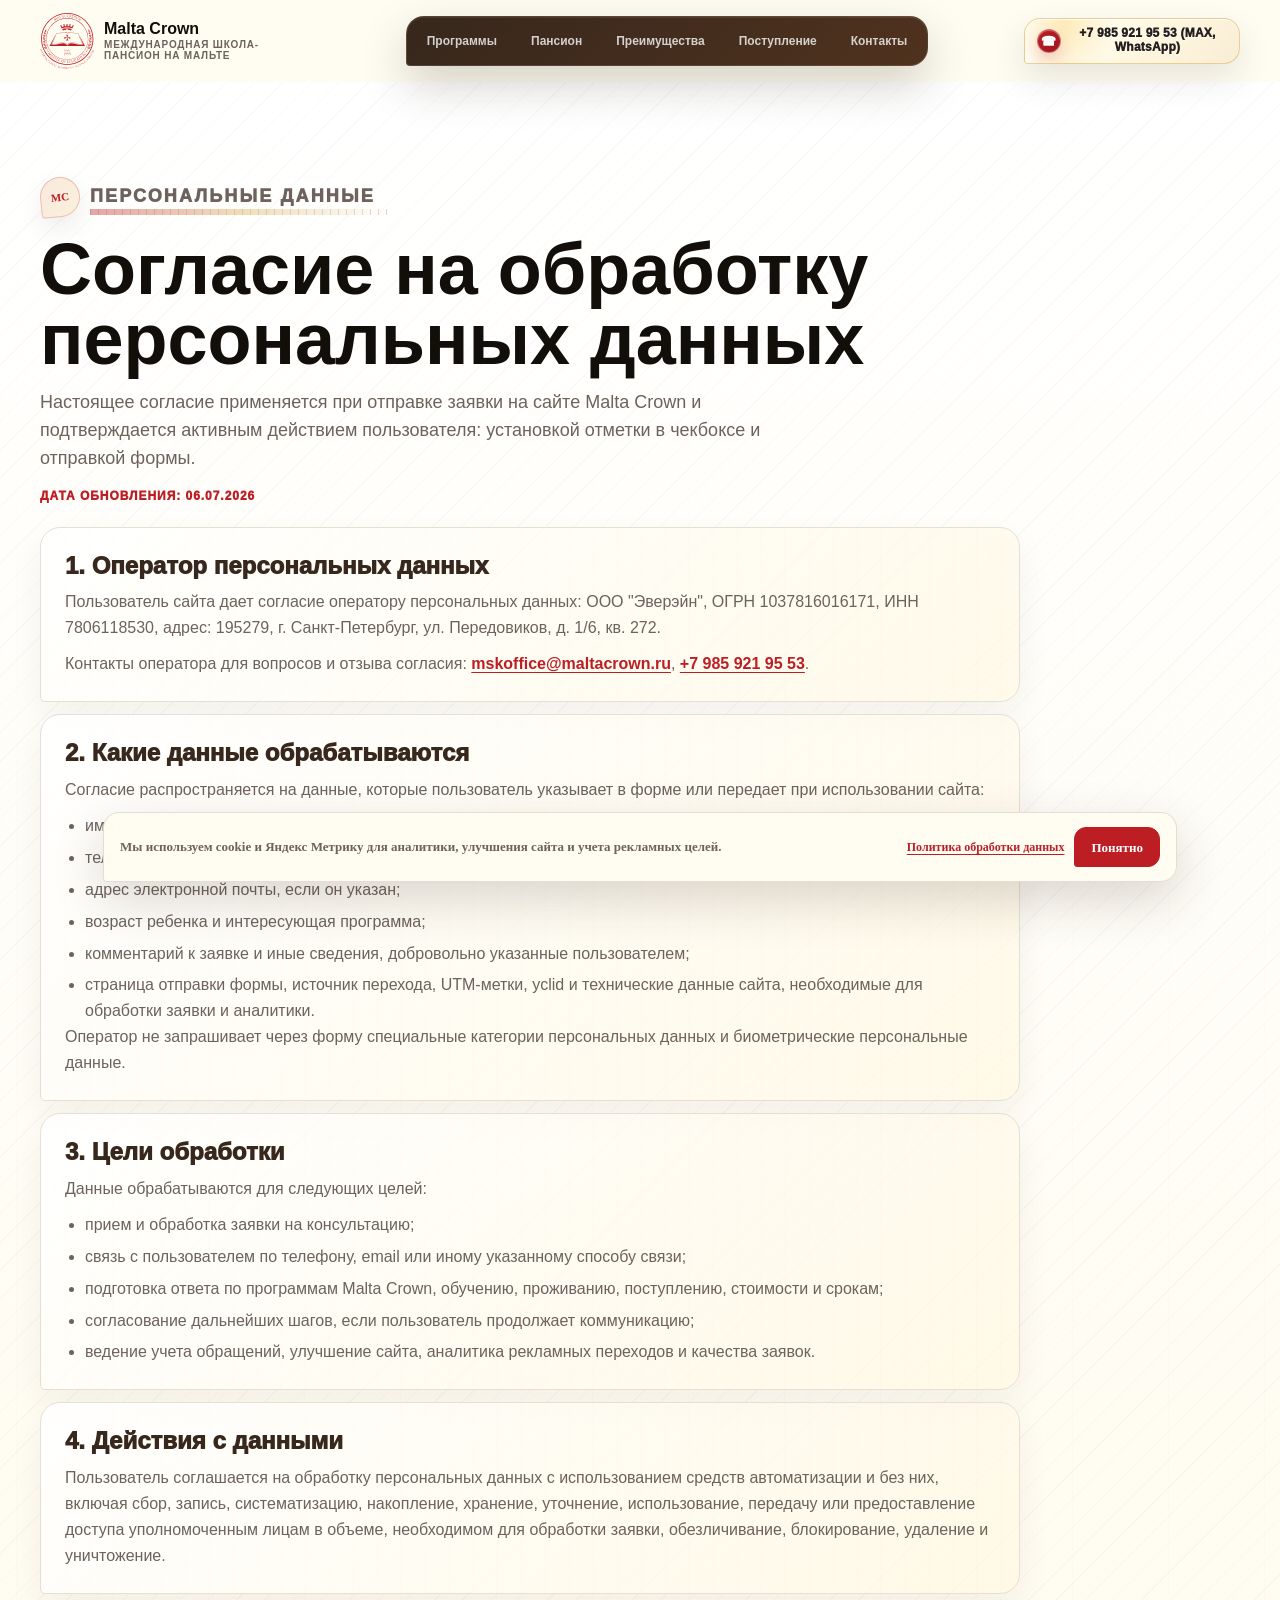
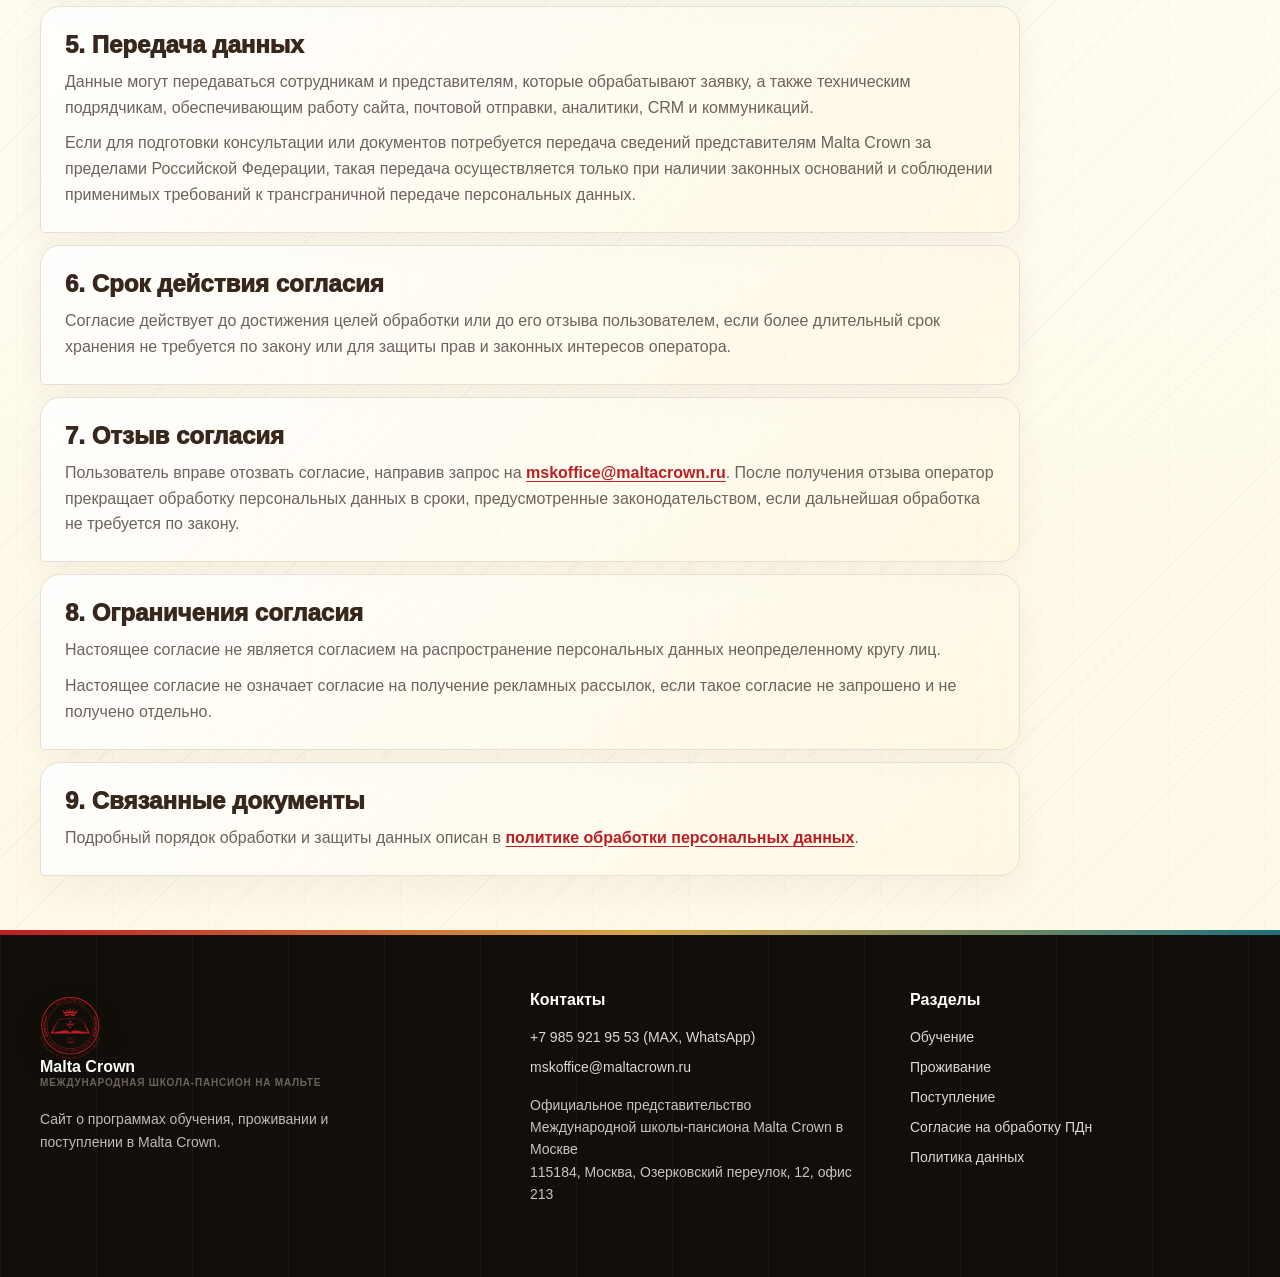
==== consent.html @ 25523730 "Apply client text updates" ====
<!doctype html>
<html lang="ru">
  <head>
    <meta charset="utf-8">
    <meta name="viewport" content="width=device-width, initial-scale=1">
    <title>Согласие на обработку персональных данных — Malta Crown</title>
    <meta
      name="description"
      content="Согласие пользователя сайта Malta Crown на обработку персональных данных при отправке заявки на консультацию по обучению, проживанию и поступлению."
    >
    <link rel="icon" href="assets/images/malta-crown-favicon.ico" sizes="any">
    <link rel="shortcut icon" href="assets/images/malta-crown-favicon.ico" type="image/x-icon">
    <link rel="stylesheet" href="assets/css/styles.css">
    <!-- Yandex.Metrika counter -->
    <script type="text/javascript">
      (function(m,e,t,r,i,k,a){
        m[i]=m[i]||function(){(m[i].a=m[i].a||[]).push(arguments)};
        m[i].l=1*new Date();
        for (var j = 0; j < document.scripts.length; j++) {if (document.scripts[j].src === r) { return; }}
        k=e.createElement(t),a=e.getElementsByTagName(t)[0],k.async=1,k.src=r,a.parentNode.insertBefore(k,a)
      })(window, document,'script','https://mc.yandex.ru/metrika/tag.js?id=110442062', 'ym');

      ym(110442062, 'init', {ssr:true, webvisor:true, clickmap:true, ecommerce:"dataLayer", referrer: document.referrer, url: location.href, accurateTrackBounce:true, trackLinks:true});
    </script>
    <noscript><div><img src="https://mc.yandex.ru/watch/110442062" style="position:absolute; left:-9999px;" alt=""></div></noscript>
    <!-- /Yandex.Metrika counter -->
  </head>
  <body>
    <div class="mcrown-site">
      <header class="mc-header" data-mcrown-header>
        <div class="mc-container mc-header__inner">
          <a class="mc-logo" href="index.html#top" aria-label="Malta Crown">
            <img class="mc-logo__mark" src="assets/images/malta-crown-logo.svg" alt="" width="213" height="222">
            <span class="mc-logo__text">
              <strong>Malta Crown</strong>
              <small>Международная школа-пансион на Мальте</small>
            </span>
          </a>

          <nav class="mc-nav" aria-label="Основная навигация" data-mcrown-nav>
            <a href="index.html#programmes">Программы</a>
            <a href="index.html#boarding">Пансион</a>
            <a href="index.html#approach">Преимущества</a>
            <a href="index.html#admissions">Поступление</a>
            <a href="index.html#contacts">Контакты</a>
          </nav>

          <a class="mc-header__phone" href="tel:+79859219553">+7 985 921 95 53 (MAX, WhatsApp)</a>

          <button class="mc-menu-button" type="button" aria-label="Открыть меню" aria-expanded="false" data-mcrown-menu>
            <span></span>
            <span></span>
          </button>
        </div>
      </header>

      <main id="top">
        <section class="mc-section mc-policy" aria-labelledby="consent-title">
          <div class="mc-container">
            <div class="mc-policy__hero">
              <p class="mc-kicker">Персональные данные</p>
              <h1 id="consent-title">Согласие на обработку персональных данных</h1>
              <p>
                Настоящее согласие применяется при отправке заявки на сайте Malta Crown и подтверждается активным действием пользователя: установкой отметки в чекбоксе и отправкой формы.
              </p>
              <span>Дата обновления: 06.07.2026</span>
            </div>

            <article class="mc-policy__body">
              <section>
                <h2>1. Оператор персональных данных</h2>
                <p>
                  Пользователь сайта дает согласие оператору персональных данных: ООО "Эверэйн", ОГРН 1037816016171, ИНН 7806118530, адрес: 195279, г. Санкт-Петербург, ул. Передовиков, д. 1/6, кв. 272.
                </p>
                <p>
                  Контакты оператора для вопросов и отзыва согласия: <a href="mailto:mskoffice@maltacrown.ru">mskoffice@maltacrown.ru</a>, <a href="tel:+79859219553">+7 985 921 95 53</a>.
                </p>
              </section>

              <section>
                <h2>2. Какие данные обрабатываются</h2>
                <p>
                  Согласие распространяется на данные, которые пользователь указывает в форме или передает при использовании сайта:
                </p>
                <ul>
                  <li>имя пользователя;</li>
                  <li>телефон или иной способ связи;</li>
                  <li>адрес электронной почты, если он указан;</li>
                  <li>возраст ребенка и интересующая программа;</li>
                  <li>комментарий к заявке и иные сведения, добровольно указанные пользователем;</li>
                  <li>страница отправки формы, источник перехода, UTM-метки, yclid и технические данные сайта, необходимые для обработки заявки и аналитики.</li>
                </ul>
                <p>
                  Оператор не запрашивает через форму специальные категории персональных данных и биометрические персональные данные.
                </p>
              </section>

              <section>
                <h2>3. Цели обработки</h2>
                <p>Данные обрабатываются для следующих целей:</p>
                <ul>
                  <li>прием и обработка заявки на консультацию;</li>
                  <li>связь с пользователем по телефону, email или иному указанному способу связи;</li>
                  <li>подготовка ответа по программам Malta Crown, обучению, проживанию, поступлению, стоимости и срокам;</li>
                  <li>согласование дальнейших шагов, если пользователь продолжает коммуникацию;</li>
                  <li>ведение учета обращений, улучшение сайта, аналитика рекламных переходов и качества заявок.</li>
                </ul>
              </section>

              <section>
                <h2>4. Действия с данными</h2>
                <p>
                  Пользователь соглашается на обработку персональных данных с использованием средств автоматизации и без них, включая сбор, запись, систематизацию, накопление, хранение, уточнение, использование, передачу или предоставление доступа уполномоченным лицам в объеме, необходимом для обработки заявки, обезличивание, блокирование, удаление и уничтожение.
                </p>
              </section>

              <section>
                <h2>5. Передача данных</h2>
                <p>
                  Данные могут передаваться сотрудникам и представителям, которые обрабатывают заявку, а также техническим подрядчикам, обеспечивающим работу сайта, почтовой отправки, аналитики, CRM и коммуникаций.
                </p>
                <p>
                  Если для подготовки консультации или документов потребуется передача сведений представителям Malta Crown за пределами Российской Федерации, такая передача осуществляется только при наличии законных оснований и соблюдении применимых требований к трансграничной передаче персональных данных.
                </p>
              </section>

              <section>
                <h2>6. Срок действия согласия</h2>
                <p>
                  Согласие действует до достижения целей обработки или до его отзыва пользователем, если более длительный срок хранения не требуется по закону или для защиты прав и законных интересов оператора.
                </p>
              </section>

              <section>
                <h2>7. Отзыв согласия</h2>
                <p>
                  Пользователь вправе отозвать согласие, направив запрос на <a href="mailto:mskoffice@maltacrown.ru">mskoffice@maltacrown.ru</a>. После получения отзыва оператор прекращает обработку персональных данных в сроки, предусмотренные законодательством, если дальнейшая обработка не требуется по закону.
                </p>
              </section>

              <section>
                <h2>8. Ограничения согласия</h2>
                <p>
                  Настоящее согласие не является согласием на распространение персональных данных неопределенному кругу лиц.
                </p>
                <p>
                  Настоящее согласие не означает согласие на получение рекламных рассылок, если такое согласие не запрошено и не получено отдельно.
                </p>
              </section>

              <section>
                <h2>9. Связанные документы</h2>
                <p>
                  Подробный порядок обработки и защиты данных описан в <a href="privacy.html">политике обработки персональных данных</a>.
                </p>
              </section>
            </article>
          </div>
        </section>
      </main>

      <footer class="mc-footer" id="contacts">
        <div class="mc-container mc-footer__grid">
          <div>
            <a class="mc-logo mc-logo--footer" href="index.html#top" aria-label="Malta Crown">
              <img class="mc-logo__mark" src="assets/images/malta-crown-logo.svg" alt="" width="213" height="222" loading="lazy" decoding="async">
              <span class="mc-logo__text">
                <strong>Malta Crown</strong>
                <small>Международная школа-пансион на Мальте</small>
              </span>
            </a>
            <p>Сайт о программах обучения, проживании и поступлении в Malta Crown.</p>
          </div>
          <div>
            <h2>Контакты</h2>
            <a href="tel:+79859219553">+7 985 921 95 53 (MAX, WhatsApp)</a>
            <a href="mailto:mskoffice@maltacrown.ru">mskoffice@maltacrown.ru</a>
            <address class="mc-footer__office">Официальное представительство Международной школы-пансиона Malta Crown в Москве<br>115184, Москва, Озерковский переулок, 12, офис 213</address>
          </div>
          <div>
            <h2>Разделы</h2>
            <a href="index.html#programmes">Обучение</a>
            <a href="index.html#boarding">Проживание</a>
            <a href="index.html#admissions">Поступление</a>
            <a href="consent.html">Согласие на обработку ПДн</a>
            <a href="privacy.html">Политика данных</a>
          </div>
        </div>
      </footer>
    </div>

    <script src="assets/js/main.js?v=20260706-legal"></script>
  </body>
</html>
---- assets/css/styles.css ----
:root {
  --mc-bg: #fffdf2;
  --mc-bg-soft: #fff7df;
  --mc-surface: #ffffff;
  --mc-ink: #120f0a;
  --mc-text: #241f1c;
  --mc-muted: #6d625c;
  --mc-red: #bd1e24;
  --mc-red-dark: #9f171d;
  --mc-brown: #37271c;
  --mc-brown-2: #4f321e;
  --mc-navy: #0a1f56;
  --mc-sea: #1f6f7a;
  --mc-gold: #d8a648;
  --mc-border: #e7dfd4;
  --mc-line: rgba(55, 39, 28, 0.16);
  --mc-shadow: 0 30px 90px rgba(55, 39, 28, 0.18);
  --mc-container: 1200px;
  --mc-radius: 8px;
  --mc-font-sans: Inter, Manrope, "Helvetica Neue", Arial, sans-serif;
  --mc-font-serif: Georgia, "Times New Roman", serif;
  --mc-bookmark-shape: polygon(0 0, 100% 0, 100% 100%, 50% 76%, 0 100%);
}

.mcrown-site,
.mcrown-site * {
  box-sizing: border-box;
}

html {
  scroll-behavior: smooth;
}

body {
  margin: 0;
  background: var(--mc-bg);
}

.mcrown-site {
  position: relative;
  min-height: 100vh;
  overflow-x: clip;
  color: var(--mc-text);
  background:
    repeating-linear-gradient(135deg, rgba(189, 30, 36, 0.022) 0 1px, transparent 1px 22px),
    linear-gradient(90deg, rgba(55, 39, 28, 0.045) 1px, transparent 1px) 50% 0 / 96px 96px,
    var(--mc-bg);
  font-family: var(--mc-font-sans);
  line-height: 1.5;
  text-rendering: optimizeLegibility;
}

.mcrown-site a {
  color: inherit;
  text-decoration: none;
}

.mcrown-site img {
  display: block;
  max-width: 100%;
}

.mc-container {
  width: min(calc(100% - 40px), var(--mc-container));
  margin: 0 auto;
}

.mc-header {
  position: sticky;
  top: 0;
  z-index: 20;
  background: rgba(255, 253, 242, 0.82);
  backdrop-filter: blur(18px);
}

.mc-header__inner {
  display: grid;
  grid-template-columns: 270px 1fr 216px;
  align-items: center;
  gap: 18px;
  min-height: 82px;
}

.mc-logo {
  display: inline-flex;
  align-items: center;
  gap: 10px;
  min-width: 0;
}

.mc-logo__mark {
  width: 54px;
  height: 56px;
  flex: 0 0 auto;
  object-fit: contain;
}

.mc-logo__crest {
  display: grid;
  width: 42px;
  height: 42px;
  flex: 0 0 auto;
  place-items: center;
  border: 1px solid var(--mc-line);
  border-radius: 50%;
  background: var(--mc-surface);
  color: var(--mc-red);
  font-family: var(--mc-font-serif);
  font-size: 13px;
  font-weight: 700;
  letter-spacing: 0;
}

.mc-logo__text {
  display: grid;
  gap: 2px;
  min-width: 0;
}

.mc-logo__text strong {
  color: var(--mc-ink);
  font-size: 16px;
  font-weight: 900;
  line-height: 1;
}

.mc-logo__text small {
  color: var(--mc-muted);
  font-size: 10px;
  font-weight: 800;
  letter-spacing: 0.08em;
  line-height: 1.1;
  text-transform: uppercase;
}

.mc-nav {
  position: relative;
  display: flex;
  justify-self: center;
  align-items: center;
  gap: 4px;
  min-height: 50px;
  padding: 5px;
  border: 1px solid rgba(255, 255, 255, 0.12);
  border-radius: 18px 18px 18px 4px;
  background:
    linear-gradient(135deg, var(--mc-brown), var(--mc-brown-2)),
    repeating-linear-gradient(90deg, rgba(255, 255, 255, 0.1) 0 1px, transparent 1px 20px);
  box-shadow: 0 18px 45px rgba(55, 39, 28, 0.22), inset 0 1px 0 rgba(255, 255, 255, 0.08);
}

.mc-nav a {
  display: inline-flex;
  align-items: center;
  min-height: 38px;
  border-radius: 12px 12px 12px 3px;
  color: rgba(255, 255, 255, 0.78);
  font-size: 12px;
  font-weight: 800;
  line-height: 1;
  padding: 0 15px;
  white-space: nowrap;
  transition: background 180ms ease, color 180ms ease;
}

.mc-nav a:hover,
.mc-nav a:focus-visible,
.mc-nav a.is-active {
  background: var(--mc-bg);
  color: var(--mc-brown);
  outline: none;
}

.mc-header__phone {
  position: relative;
  justify-self: end;
  display: inline-flex;
  width: 216px;
  min-height: 46px;
  align-items: center;
  justify-content: center;
  gap: 7px;
  overflow: hidden;
  border: 1px solid rgba(216, 166, 72, 0.5);
  border-radius: 16px 16px 16px 4px;
  background:
    radial-gradient(circle at 18% 14%, rgba(255, 229, 166, 0.78), transparent 28%),
    linear-gradient(135deg, #fff, rgba(255, 247, 223, 0.9) 52%, rgba(216, 166, 72, 0.18));
  color: var(--mc-brown);
  font-size: 12px;
  font-weight: 950;
  letter-spacing: 0.02em;
  line-height: 1.16;
  padding: 0 12px;
  text-align: center;
  white-space: normal;
  box-shadow:
    0 14px 34px rgba(55, 39, 28, 0.12),
    inset 0 1px 0 rgba(255, 255, 255, 0.86);
  text-shadow: 0 1px 0 rgba(255, 255, 255, 0.72);
  transition: border-color 180ms ease, box-shadow 180ms ease, color 180ms ease, transform 180ms ease;
}

.mc-header__phone::before {
  position: relative;
  z-index: 1;
  display: grid;
  flex: 0 0 22px;
  width: 22px;
  height: 22px;
  place-items: center;
  border: 1px solid rgba(255, 255, 255, 0.38);
  border-radius: 50%;
  background: linear-gradient(135deg, var(--mc-red), var(--mc-red-dark));
  color: #fff;
  content: "\260E";
  font-size: 12px;
  line-height: 1;
  box-shadow:
    0 8px 16px rgba(189, 30, 36, 0.22),
    inset 0 1px 0 rgba(255, 255, 255, 0.28);
}

.mc-header__phone::after {
  position: absolute;
  inset: -44% -32%;
  background: linear-gradient(110deg, transparent 30%, rgba(255, 255, 255, 0.58) 45%, rgba(255, 229, 166, 0.52) 50%, transparent 62%);
  content: "";
  opacity: 0.48;
  pointer-events: none;
  transform: translateX(-74%) rotate(4deg);
}

.mc-header__phone:hover,
.mc-header__phone:focus-visible {
  border-color: rgba(189, 30, 36, 0.45);
  color: var(--mc-red-dark);
  box-shadow:
    0 18px 42px rgba(189, 30, 36, 0.14),
    0 0 0 1px rgba(216, 166, 72, 0.18),
    inset 0 1px 0 rgba(255, 255, 255, 0.9);
  outline: none;
  transform: translateY(-1px);
}

.mc-header__phone:hover::after,
.mc-header__phone:focus-visible::after {
  transform: translateX(74%) rotate(4deg);
  transition: transform 620ms ease;
}

.mc-menu-button {
  display: none;
  width: 44px;
  height: 44px;
  align-items: center;
  justify-content: center;
  flex-direction: column;
  gap: 5px;
  border: 1px solid var(--mc-line);
  border-radius: 50%;
  background: var(--mc-brown);
  color: #fff;
  cursor: pointer;
}

.mc-menu-button span {
  width: 17px;
  height: 2px;
  background: currentColor;
}

.mc-button {
  position: relative;
  display: inline-flex;
  min-height: 50px;
  align-items: center;
  justify-content: center;
  overflow: hidden;
  border: 1px solid transparent;
  border-radius: 16px 16px 16px 4px;
  font-size: 14px;
  font-weight: 900;
  line-height: 1.15;
  padding: 15px 20px 15px 22px;
  text-align: center;
  box-shadow: 0 14px 34px rgba(55, 39, 28, 0.08);
  transition: background 180ms ease, border-color 180ms ease, color 180ms ease, transform 180ms ease;
}

.mc-button::after {
  display: block;
  width: 18px;
  height: 10px;
  margin-left: 10px;
  border-top: 2px solid currentColor;
  border-right: 2px solid currentColor;
  border-radius: 0;
  background: transparent;
  content: "→";
  font-size: 0;
  line-height: 1;
  transform: skewX(-18deg);
  transition: transform 180ms ease;
}

.mc-button:hover,
.mc-button:focus-visible {
  transform: translateY(-1px);
  outline: none;
}

.mc-button:hover::after,
.mc-button:focus-visible::after {
  transform: translateX(3px) skewX(-18deg);
}

.mc-button:disabled,
.mc-button[aria-disabled="true"] {
  cursor: wait;
  opacity: 0.7;
  transform: none;
}

.mc-button:disabled::after,
.mc-button[aria-disabled="true"]::after {
  transform: none;
}

.mc-cookie {
  position: fixed;
  right: 18px;
  bottom: 18px;
  left: 18px;
  z-index: 1200;
  display: flex;
  max-width: 1040px;
  align-items: center;
  justify-content: space-between;
  gap: 18px;
  margin: 0 auto;
  border: 1px solid rgba(55, 39, 28, 0.14);
  border-radius: 16px 16px 16px 4px;
  background: rgba(255, 253, 242, 0.96);
  box-shadow: 0 18px 50px rgba(55, 39, 28, 0.18);
  color: var(--mc-text);
  padding: 14px 16px;
  backdrop-filter: blur(14px);
}

.mc-cookie p {
  max-width: 670px;
  margin: 0;
  color: var(--mc-muted);
  font-size: 13px;
  font-weight: 700;
  line-height: 1.45;
}

.mc-cookie__actions {
  display: flex;
  flex: 0 0 auto;
  align-items: center;
  gap: 10px;
}

.mc-cookie__link {
  color: var(--mc-red);
  font-size: 12px;
  font-weight: 900;
  text-decoration: underline;
  text-decoration-thickness: 1px;
  text-underline-offset: 3px;
  white-space: nowrap;
}

.mc-cookie__button {
  min-height: 40px;
  border: 1px solid var(--mc-red);
  border-radius: 12px 12px 12px 3px;
  background: var(--mc-red);
  color: #fff;
  cursor: pointer;
  font: inherit;
  font-size: 13px;
  font-weight: 900;
  line-height: 1;
  padding: 11px 16px;
  transition: background 180ms ease, border-color 180ms ease, transform 180ms ease;
}

.mc-cookie__button:hover,
.mc-cookie__button:focus-visible {
  border-color: var(--mc-red-dark);
  background: var(--mc-red-dark);
  outline: none;
  transform: translateY(-1px);
}

@media (max-width: 680px) {
  .mc-cookie {
    flex-direction: column;
    align-items: stretch;
    gap: 12px;
    padding: 14px;
  }

  .mc-cookie__actions {
    justify-content: space-between;
  }

  .mc-cookie__button {
    min-width: 112px;
  }
}

.mcrown-site .mc-button--primary {
  border-color: var(--mc-red);
  background: var(--mc-red);
  color: #fff;
}

.mcrown-site .mc-button--primary:hover,
.mcrown-site .mc-button--primary:focus-visible {
  border-color: var(--mc-red-dark);
  background: var(--mc-red-dark);
}

.mcrown-site .mc-hero__actions .mc-button--primary {
  min-height: 54px;
  isolation: isolate;
  border-color: rgba(255, 229, 166, 0.44);
  background:
    linear-gradient(135deg, var(--mc-red) 0%, #d2292f 42%, var(--mc-red-dark) 72%, #6d1115 100%);
  background-size: 180% 100%;
  box-shadow:
    0 18px 42px rgba(189, 30, 36, 0.26),
    0 0 0 1px rgba(255, 229, 166, 0.26),
    inset 0 1px 0 rgba(255, 255, 255, 0.22);
  text-shadow: 0 1px 12px rgba(255, 229, 166, 0.24);
}

.mcrown-site .mc-hero__actions .mc-button--primary::before {
  position: absolute;
  top: -36%;
  bottom: -36%;
  left: -42%;
  width: 34%;
  background:
    linear-gradient(110deg, transparent 6%, rgba(255, 255, 255, 0.76) 42%, rgba(255, 229, 166, 0.94) 50%, rgba(255, 255, 255, 0.42) 58%, transparent 92%);
  content: "";
  filter: blur(0.2px);
  opacity: 0;
  pointer-events: none;
  transform: translateX(-120%) skewX(-20deg);
}

.mcrown-site .mc-hero__actions .mc-button--primary::after {
  position: relative;
  z-index: 1;
  filter: drop-shadow(0 0 8px rgba(255, 229, 166, 0.42));
}

.mcrown-site .mc-hero__actions .mc-button--primary:hover,
.mcrown-site .mc-hero__actions .mc-button--primary:focus-visible {
  border-color: rgba(255, 229, 166, 0.72);
  background-position: 100% 50%;
  box-shadow:
    0 22px 52px rgba(189, 30, 36, 0.34),
    0 0 0 1px rgba(255, 229, 166, 0.38),
    inset 0 1px 0 rgba(255, 255, 255, 0.3);
}

.mc-button--secondary {
  border-color: var(--mc-line);
  background: var(--mc-surface);
  color: var(--mc-brown);
}

.mc-button--secondary::after {
  color: var(--mc-red);
}

.mc-button--secondary:hover,
.mc-button--secondary:focus-visible {
  border-color: var(--mc-brown);
}

.mc-kicker {
  position: relative;
  display: inline-flex;
  width: fit-content;
  max-width: 100%;
  align-items: center;
  min-height: 36px;
  border: 0;
  border-radius: 0;
  background: transparent;
  color: var(--mc-brown);
  font-size: 11px;
  font-weight: 950;
  letter-spacing: 0.12em;
  line-height: 1.2;
  padding: 9px 18px 9px 50px;
  text-transform: uppercase;
}

.mc-kicker::before {
  position: absolute;
  left: 0;
  top: 50%;
  display: grid;
  width: 38px;
  height: 38px;
  place-items: center;
  border: 1px solid rgba(189, 30, 36, 0.24);
  border-radius: 50% 50% 50% 4px;
  background:
    linear-gradient(135deg, rgba(189, 30, 36, 0.09), rgba(216, 166, 72, 0.14)),
    var(--mc-bg);
  color: var(--mc-red);
  content: "MC";
  font-family: var(--mc-font-serif);
  font-size: 11px;
  font-weight: 700;
  letter-spacing: 0;
  line-height: 1;
  box-shadow: 0 10px 24px rgba(55, 39, 28, 0.08);
  transform: translateY(-50%) rotate(-6deg);
}

.mc-kicker::after {
  position: absolute;
  left: 50px;
  right: 0;
  bottom: 5px;
  height: 6px;
  background:
    linear-gradient(90deg, rgba(189, 30, 36, 0.44), rgba(216, 166, 72, 0.42), transparent),
    repeating-linear-gradient(90deg, rgba(55, 39, 28, 0.18) 0 1px, transparent 1px 8px);
  content: "";
  opacity: 0.9;
}

.mc-kicker--light {
  color: #fff;
}

.mc-kicker--light::before {
  border-color: rgba(255, 255, 255, 0.28);
  background: rgba(255, 255, 255, 0.1);
  color: #ffe5a6;
  box-shadow: 0 12px 24px rgba(18, 15, 10, 0.2);
}

.mc-kicker--light::after {
  background:
    linear-gradient(90deg, rgba(255, 229, 166, 0.62), rgba(255, 255, 255, 0.24), transparent),
    repeating-linear-gradient(90deg, rgba(255, 255, 255, 0.24) 0 1px, transparent 1px 8px);
}

.mc-hero {
  padding: 10px 0 4px;
}

.mc-hero__shell {
  position: relative;
  isolation: isolate;
  overflow: hidden;
  border: 1px solid var(--mc-border);
  border-radius: 30px;
  background:
    linear-gradient(120deg, rgba(255, 255, 255, 0.88), rgba(255, 247, 223, 0.58)),
    rgba(255, 255, 255, 0.72);
  box-shadow: 0 24px 70px rgba(55, 39, 28, 0.1), inset 0 1px 0 rgba(255, 255, 255, 0.72);
}

.mc-hero__shell::before,
.mc-hero__shell::after {
  position: absolute;
  z-index: -1;
  pointer-events: none;
  content: "";
}

.mc-hero__shell::before {
  right: -74px;
  top: 84px;
  width: 340px;
  height: 240px;
  border: 1px solid rgba(189, 30, 36, 0.16);
  border-radius: 32px;
  background:
    linear-gradient(90deg, transparent calc(50% - 1px), rgba(189, 30, 36, 0.09) 50%, transparent calc(50% + 1px)),
    linear-gradient(0deg, transparent calc(50% - 1px), rgba(189, 30, 36, 0.09) 50%, transparent calc(50% + 1px)),
    repeating-linear-gradient(90deg, rgba(55, 39, 28, 0.06) 0 1px, transparent 1px 18px);
  opacity: 0.9;
  transform: rotate(8deg);
}

.mc-hero__shell::after {
  left: -24px;
  bottom: 48px;
  width: 210px;
  height: 18px;
  background: repeating-linear-gradient(90deg, var(--mc-gold) 0 14px, transparent 14px 24px);
  opacity: 0.36;
  transform: rotate(-3deg);
}

.mc-hero__topline {
  display: flex;
  align-items: center;
  justify-content: space-between;
  gap: 20px;
  min-height: 58px;
  border-bottom: 1px solid var(--mc-border);
  color: var(--mc-muted);
  font-size: 12px;
  font-weight: 800;
  padding: 0 28px;
}

.mc-hero__topline a {
  color: var(--mc-red);
  font-weight: 900;
  white-space: nowrap;
}

.mc-hero__grid {
  display: grid;
  grid-template-columns: minmax(0, 1.05fr) minmax(460px, 0.95fr);
  gap: 34px;
  min-height: 444px;
  align-items: center;
  padding: 20px 38px;
}

.mc-hero__content {
  display: flex;
  min-height: 402px;
  flex-direction: column;
  justify-content: center;
  min-width: 0;
}

.mc-hero h1,
.mc-section h2 {
  margin: 0;
  color: var(--mc-ink);
  font-weight: 950;
  letter-spacing: 0;
}

.mc-hero h1 {
  max-width: 650px;
  margin-top: 14px;
  font-size: 52px;
  line-height: 0.98;
}

.mc-hero h1 em {
  color: var(--mc-red);
  font-family: var(--mc-font-serif);
  font-style: italic;
  font-weight: 500;
}

.mc-hero__lead {
  max-width: 590px;
  margin: 14px 0 0;
  color: var(--mc-muted);
  font-size: 15px;
  line-height: 1.56;
}

.mc-hero__lead--expanded {
  display: grid;
  max-width: 650px;
  gap: 10px;
}

.mc-hero__lead--expanded p {
  margin: 0;
}

.mc-admissions__deadline span {
  color: var(--mc-red);
  font-size: 10px;
  font-weight: 950;
  letter-spacing: 0.12em;
  line-height: 1;
  text-transform: uppercase;
}

.mc-admissions__deadline-count strong {
  color: var(--mc-red-dark);
  font-family: var(--mc-font-serif);
  font-size: 27px;
  font-style: italic;
  font-weight: 700;
  line-height: 1;
  white-space: nowrap;
}

.mc-admissions__deadline-count small {
  max-width: 110px;
  color: var(--mc-brown);
  font-size: 9px;
  font-weight: 950;
  letter-spacing: 0.09em;
  line-height: 1.2;
  margin-top: 6px;
  text-transform: uppercase;
}

.mc-hero__actions {
  display: flex;
  flex-wrap: wrap;
  gap: 12px;
  margin-top: 18px;
}

.mc-hero__visual {
  position: relative;
  min-height: 402px;
}

.mc-hero__visual::before {
  position: absolute;
  inset: 30px 42px -20px 118px;
  border: 1px solid rgba(31, 111, 122, 0.18);
  border-radius: 34px;
  background:
    repeating-linear-gradient(0deg, rgba(31, 111, 122, 0.12) 0 1px, transparent 1px 13px),
    rgba(255, 253, 242, 0.54);
  content: "";
  transform: rotate(-3deg);
}

.mc-hero__script {
  position: absolute;
  right: 4px;
  top: 6px;
  z-index: 4;
  border: 1px solid rgba(31, 111, 122, 0.14);
  border-radius: 999px;
  background: rgba(255, 253, 242, 0.84);
  box-shadow: 0 14px 28px rgba(55, 39, 28, 0.12);
  color: var(--mc-sea);
  font-family: var(--mc-font-serif);
  font-size: 25px;
  font-style: italic;
  line-height: 1;
  padding: 8px 18px 10px;
  transform: rotate(-7deg);
  white-space: nowrap;
  backdrop-filter: blur(8px);
}

.mc-hero-card {
  margin: 0;
  overflow: hidden;
  background: var(--mc-surface);
  box-shadow: var(--mc-shadow), 0 0 0 1px rgba(255, 255, 255, 0.34);
}

.mc-hero-card img {
  width: 100%;
  height: 100%;
  object-fit: cover;
  filter: saturate(1.08) contrast(1.03);
}

.mc-hero-card--main {
  position: absolute;
  inset: 0 0 0 76px;
  border-radius: 28px;
  transform: rotate(0.5deg);
}

.mc-hero-card--main::after {
  position: absolute;
  inset: 0;
  z-index: 1;
  background: linear-gradient(180deg, rgba(18, 15, 10, 0) 48%, rgba(18, 15, 10, 0.5));
  content: "";
  pointer-events: none;
}

.mc-hero-carousel__slide {
  position: absolute;
  inset: 0;
  opacity: 0;
  transition: opacity 700ms ease;
}

.mc-hero-carousel__slide.is-active {
  opacity: 1;
}

.mc-hero-carousel__slide img {
  width: 100%;
  height: 100%;
  object-fit: cover;
}

.mc-hero-carousel__slide:nth-child(1) img {
  object-position: center 42%;
}

.mc-hero-carousel__slide:nth-child(2) img {
  object-position: center center;
}

.mc-hero-carousel__slide:nth-child(3) img {
  object-position: center center;
}

.mc-hero-carousel__slide:nth-child(4) img {
  object-position: center 46%;
}

.mc-hero-carousel__slide:nth-child(5) img {
  object-position: center center;
}

.mc-hero-card--main figcaption {
  position: absolute;
  right: 22px;
  bottom: 22px;
  z-index: 2;
  display: grid;
  gap: 4px;
  max-width: min(310px, calc(100% - 210px));
  border: 1px solid rgba(255, 255, 255, 0.26);
  border-radius: 18px;
  background: rgba(255, 255, 255, 0.9);
  color: var(--mc-brown);
  padding: 14px 16px;
}

.mc-hero-card--main figcaption span {
  color: var(--mc-red);
  font-size: 10px;
  font-weight: 900;
  letter-spacing: 0.08em;
  line-height: 1.2;
  text-transform: uppercase;
}

.mc-hero-card--main figcaption strong {
  font-size: 15px;
  line-height: 1.2;
}

.mc-hero-carousel__dots {
  position: absolute;
  left: 22px;
  bottom: 24px;
  z-index: 2;
  display: flex;
  gap: 7px;
  align-items: center;
}

.mc-hero-carousel__dots button {
  display: block;
  width: 24px;
  height: 5px;
  border: 0;
  border-radius: 999px;
  background: rgba(255, 255, 255, 0.5);
  box-shadow: 0 1px 0 rgba(18, 15, 10, 0.14);
  cursor: pointer;
  padding: 0;
  transition: width 220ms ease, background 220ms ease;
}

.mc-hero-carousel__dots button.is-active {
  width: 42px;
  background: #fff;
}

.mc-hero-carousel__dots button:focus-visible {
  outline: 2px solid #fff;
  outline-offset: 4px;
}

.mc-hero-card--small {
  position: absolute;
  left: 0;
  bottom: 46px;
  width: 218px;
  height: 176px;
  border: 12px solid var(--mc-surface);
  border-radius: 24px;
  transform: rotate(-5deg);
  transition: transform 260ms ease;
}

.mc-hero__visual:hover .mc-hero-card--small {
  transform: rotate(-3deg) translateY(-4px);
}

.mc-hero__badge {
  position: absolute;
  top: 30px;
  left: 30px;
  z-index: 2;
  display: grid;
  grid-template-columns: 48px minmax(0, 1fr);
  width: 186px;
  min-height: 94px;
  align-items: center;
  align-content: center;
  gap: 4px 12px;
  overflow: hidden;
  border: 1px solid rgba(55, 39, 28, 0.12);
  border-radius: 18px 18px 18px 4px;
  background: linear-gradient(135deg, rgba(255, 255, 255, 0.96), rgba(255, 247, 223, 0.92));
  color: var(--mc-brown);
  box-shadow: 0 18px 42px rgba(55, 39, 28, 0.16);
  padding: 14px 14px 14px 12px;
  text-align: left;
  transform: rotate(-4deg);
}

.mc-hero__badge::before {
  display: none;
}

.mc-hero__badge::after {
  position: absolute;
  left: 0;
  right: 0;
  bottom: 0;
  height: 5px;
  background: linear-gradient(90deg, var(--mc-red), var(--mc-gold), var(--mc-sea));
  content: "";
}

.mc-hero__badge img {
  position: relative;
  z-index: 1;
  grid-row: 1 / span 2;
  width: 48px;
  height: 54px;
  object-fit: contain;
}

.mc-hero__badge strong {
  position: relative;
  z-index: 1;
  color: var(--mc-red);
  font-family: var(--mc-font-serif);
  font-size: 25px;
  line-height: 1;
}

.mc-hero__badge span {
  position: relative;
  z-index: 1;
  color: var(--mc-brown);
  font-size: 10px;
  font-weight: 800;
  line-height: 1.15;
}

.mc-hero__stamp {
  position: absolute;
  right: 8px;
  top: 132px;
  z-index: 3;
  display: grid;
  grid-template-columns: 42px minmax(0, 1fr);
  width: 132px;
  min-height: 86px;
  align-items: center;
  align-content: center;
  gap: 4px 9px;
  border: 1px solid rgba(55, 39, 28, 0.14);
  border-radius: 16px 16px 4px 16px;
  background: linear-gradient(135deg, rgba(255, 255, 255, 0.97), rgba(255, 247, 223, 0.9));
  color: var(--mc-brown);
  box-shadow: 0 18px 35px rgba(10, 31, 86, 0.18);
  padding: 12px;
  transform: rotate(8deg);
}

.mc-hero__stamp img {
  grid-row: 1 / span 2;
  width: 42px;
  height: 52px;
  object-fit: contain;
  filter: drop-shadow(0 5px 8px rgba(55, 39, 28, 0.12));
}

.mc-hero__stamp strong {
  color: var(--mc-red);
  font-size: 9px;
  font-weight: 950;
  letter-spacing: 0.12em;
  line-height: 1;
  text-transform: uppercase;
}

.mc-hero__stamp span {
  font-size: 13px;
  font-weight: 950;
  line-height: 1;
}

.mc-trust {
  padding: 0 0 54px;
}

.mc-trust__grid {
  display: grid;
  grid-template-columns: repeat(4, minmax(0, 1fr));
  gap: 12px;
  overflow: visible;
  border: 0;
  border-radius: 0;
  background: transparent;
}

.mc-trust article {
  position: relative;
  overflow: hidden;
  display: grid;
  gap: 6px;
  min-height: 116px;
  align-content: center;
  border: 1px solid rgba(55, 39, 28, 0.14);
  border-radius: 18px 18px 18px 4px;
  background:
    linear-gradient(135deg, rgba(255, 255, 255, 0.86), rgba(255, 247, 223, 0.58)),
    repeating-linear-gradient(90deg, rgba(31, 111, 122, 0.06) 0 1px, transparent 1px 18px);
  padding: 22px 20px 20px 88px;
  box-shadow: 0 18px 42px rgba(55, 39, 28, 0.07);
  transition: border-color 180ms ease, background 180ms ease, transform 180ms ease;
}

.mc-trust article::before {
  display: none;
}

.mc-trust article::after {
  position: absolute;
  left: 0;
  top: 0;
  width: 7px;
  height: 100%;
  border: 0;
  background: linear-gradient(180deg, var(--mc-red), var(--mc-gold), var(--mc-sea));
  content: "";
}

.mc-trust__badge {
  position: absolute;
  left: 20px;
  top: 21px;
  z-index: 1;
  width: 52px;
  height: 52px;
  object-fit: contain;
  filter: drop-shadow(0 10px 14px rgba(189, 30, 36, 0.12));
}

.mc-trust article:hover {
  border-color: rgba(189, 30, 36, 0.28);
  background:
    linear-gradient(135deg, #fff, rgba(255, 247, 223, 0.72)),
    repeating-linear-gradient(90deg, rgba(31, 111, 122, 0.06) 0 1px, transparent 1px 18px);
  transform: translateY(-2px);
}

.mc-trust span {
  color: var(--mc-red);
  font-family: var(--mc-font-serif);
  font-size: 27px;
  font-style: italic;
  line-height: 1;
}

.mc-trust strong {
  color: var(--mc-brown);
  font-size: 14px;
  font-weight: 900;
}

.mc-section {
  padding: clamp(44px, 6vh, 56px) 0;
}

#programmes,
#approach,
#boarding,
#admissions,
#contacts {
  scroll-margin-top: 96px;
}

.mc-section__head {
  display: grid;
  gap: 12px;
  max-width: 1040px;
  margin-bottom: 20px;
}

.mc-section__head h2,
.mc-boarding__intro h2,
.mc-malta h2,
.mc-admissions h2,
.mc-faq h2 {
  font-size: 42px;
  line-height: 1.06;
}

.mc-section__head p,
.mc-boarding__intro > p,
.mc-admissions p,
.mc-editorial__copy > p {
  color: var(--mc-muted);
  font-size: 15px;
  line-height: 1.55;
}

.mc-boarding__address {
  width: fit-content;
  margin: 2px 0 0;
  border-left: 3px solid var(--mc-red);
  color: var(--mc-brown);
  font-size: 15px;
  font-style: normal;
  font-weight: 900;
  line-height: 1.45;
  padding-left: 12px;
}

.mc-section__intro {
  display: grid;
  gap: 10px;
  max-width: 1020px;
}

.mc-section__intro p {
  margin: 0;
}

.mc-programmes {
  background:
    linear-gradient(180deg, #fff, rgba(255, 247, 223, 0.42)),
    var(--mc-surface);
}

.mc-programme-tabs {
  position: relative;
  display: grid;
  grid-template-columns: repeat(4, minmax(0, 1fr));
  gap: 6px;
  margin-bottom: 14px;
  border: 1px solid rgba(55, 39, 28, 0.14);
  border-radius: 20px;
  background:
    linear-gradient(135deg, rgba(255, 255, 255, 0.78), rgba(255, 247, 223, 0.64)),
    repeating-linear-gradient(90deg, rgba(55, 39, 28, 0.045) 0 1px, transparent 1px 32px);
  padding: 6px;
  box-shadow: 0 18px 45px rgba(55, 39, 28, 0.07);
}

.mc-programme-tabs button {
  position: relative;
  display: grid;
  min-height: 58px;
  align-content: center;
  gap: 4px;
  border: 0;
  border-radius: 14px 14px 14px 4px;
  background: transparent;
  color: var(--mc-brown);
  cursor: pointer;
  font: inherit;
  font-size: 13px;
  font-weight: 900;
  line-height: 1.15;
  overflow-wrap: anywhere;
  padding: 10px 12px 10px 40px;
  text-align: left;
  transition: background 180ms ease, color 180ms ease, transform 180ms ease;
}

.mc-programme-tabs button::before {
  position: absolute;
  left: 16px;
  top: 50%;
  width: 14px;
  height: 14px;
  border: 2px solid rgba(189, 30, 36, 0.34);
  border-radius: 50%;
  background: #fff;
  content: "";
  transform: translateY(-50%);
}

.mc-programme-tabs button::after {
  display: block;
  color: var(--mc-sea);
  content: attr(data-track);
  font-size: 9px;
  font-weight: 950;
  letter-spacing: 0.12em;
  line-height: 1.1;
  text-transform: uppercase;
}

.mc-programme-tabs button:hover,
.mc-programme-tabs button:focus-visible,
.mc-programme-tabs button.is-active {
  background: var(--mc-brown);
  color: #fff;
  outline: none;
  transform: translateY(-1px);
}

.mc-programme-tabs button:hover::before,
.mc-programme-tabs button:focus-visible::before,
.mc-programme-tabs button.is-active::before {
  border-color: rgba(255, 229, 166, 0.76);
  background: var(--mc-gold);
}

.mc-programme-tabs button:hover::after,
.mc-programme-tabs button:focus-visible::after,
.mc-programme-tabs button.is-active::after {
  color: rgba(255, 255, 255, 0.7);
}

.mc-programme-stage {
  display: none;
  grid-template-columns: 1.15fr 0.85fr;
  gap: 16px;
}

.mc-programme-stage.is-active {
  display: grid;
}

.mc-programme-card {
  position: relative;
  display: grid;
  min-height: 246px;
  align-content: end;
  gap: 10px;
  overflow: hidden;
  border: 1px solid var(--mc-border);
  border-radius: 20px 20px 20px 5px;
  background:
    linear-gradient(135deg, rgba(255, 255, 255, 0.86), rgba(255, 250, 221, 0.78)),
    var(--mc-bg);
  padding: 24px;
  transition: border-color 180ms ease, box-shadow 180ms ease, transform 180ms ease;
}

.mc-programme-card::before {
  position: absolute;
  inset: 0 0 24%;
  z-index: 0;
  background:
    linear-gradient(135deg, rgba(255, 253, 242, 0.08), rgba(255, 253, 242, 0.2)),
    var(--mc-programme-bg) center / cover no-repeat;
  content: "";
  filter: saturate(1.08) contrast(1.03);
  opacity: 0.78;
  mask-image: linear-gradient(180deg, #000 0%, #000 72%, transparent 100%);
}

.mc-programme-card::after {
  position: absolute;
  right: 16px;
  bottom: 12px;
  z-index: 1;
  color: rgba(55, 39, 28, 0.05);
  content: "MC";
  font-family: var(--mc-font-serif);
  font-size: 96px;
  font-style: italic;
  line-height: 1;
}

.mc-programme-card::before,
.mc-programme-card::after {
  pointer-events: none;
}

.mc-programme-card:hover {
  border-color: rgba(189, 30, 36, 0.24);
  box-shadow: 0 20px 55px rgba(55, 39, 28, 0.11);
  transform: translateY(-3px);
}

.mc-programme-card__photo {
  position: absolute;
  right: 20px;
  top: 20px;
  z-index: 3;
  width: min(220px, 35%);
  height: 132px;
  border: 7px solid #fff;
  border-radius: 18px;
  box-shadow: 0 18px 42px rgba(55, 39, 28, 0.18);
  object-fit: cover;
  transform: rotate(3deg);
  transition: transform 260ms ease;
}

.mc-programme-card:hover .mc-programme-card__photo {
  transform: rotate(2deg) translateY(-3px);
}

.mc-programme-card--feature {
  min-height: 290px;
  background:
    linear-gradient(135deg, rgba(255, 243, 230, 0.9), rgba(242, 248, 235, 0.78)),
    repeating-linear-gradient(135deg, rgba(189, 30, 36, 0.06) 0 1px, transparent 1px 18px),
    var(--mc-bg-soft);
}

.mc-programme-card--feature::before {
  opacity: 0.74;
}

.mc-programme-card--illustrated {
  min-height: 290px;
  background:
    linear-gradient(135deg, rgba(255, 255, 255, 0.9), rgba(255, 247, 223, 0.78)),
    repeating-linear-gradient(135deg, rgba(216, 166, 72, 0.045) 0 1px, transparent 1px 18px),
    var(--mc-bg);
}

.mc-programme-card--illustrated .mc-programme-card__photo {
  width: min(204px, 44%);
  height: 118px;
  transform: rotate(-3deg);
}

.mc-programme-card--illustrated:hover .mc-programme-card__photo {
  transform: rotate(-2deg) translateY(-3px);
}

.mc-programme-card span {
  position: relative;
  z-index: 2;
  color: var(--mc-red);
  font-size: 12px;
  font-weight: 900;
  letter-spacing: 0.08em;
  text-transform: uppercase;
}

.mc-programme-card h3 {
  position: relative;
  z-index: 2;
  margin: 0;
  color: var(--mc-ink);
  font-size: 27px;
  font-weight: 950;
  line-height: 1.05;
}

.mc-programme-card p {
  position: relative;
  z-index: 2;
  max-width: 560px;
  margin: 0;
  color: var(--mc-muted);
  font-size: 15px;
  line-height: 1.52;
}

.mc-editorial {
  position: relative;
  isolation: isolate;
  overflow: hidden;
  background:
    linear-gradient(135deg, rgba(10, 31, 86, 0.28), transparent 48%),
    repeating-linear-gradient(90deg, rgba(255, 255, 255, 0.04) 0 1px, transparent 1px 86px),
    var(--mc-brown);
  color: #fff;
}

.mc-editorial::before {
  position: absolute;
  right: -50px;
  bottom: 36px;
  z-index: -1;
  width: 340px;
  height: 160px;
  border: 1px solid rgba(255, 255, 255, 0.12);
  background: repeating-linear-gradient(135deg, rgba(216, 166, 72, 0.15) 0 1px, transparent 1px 18px);
  content: "";
  transform: rotate(-8deg);
}

.mc-editorial__rail {
  position: absolute;
  left: 16px;
  top: 50%;
  z-index: 0;
  color: rgba(255, 255, 255, 0.11);
  font-size: 11px;
  font-weight: 950;
  letter-spacing: 0.42em;
  text-transform: uppercase;
  transform: translateY(-50%) rotate(-90deg);
  transform-origin: left center;
  white-space: nowrap;
}

.mc-editorial__grid {
  display: grid;
  grid-template-columns: 0.8fr 1.2fr;
  gap: 52px;
  align-items: start;
}

.mc-editorial h2 {
  margin-top: 16px;
  color: #fff;
  font-size: 43px;
  line-height: 1.05;
}

.mc-editorial__quote {
  position: relative;
  margin: 24px 0 0;
  border-left: 3px solid var(--mc-gold);
  color: #ffe5a6;
  padding: 0 0 0 18px;
}

.mc-editorial__quote::before {
  position: absolute;
  left: -9px;
  top: -18px;
  color: rgba(255, 255, 255, 0.12);
  content: "“";
  font-family: var(--mc-font-serif);
  font-size: 96px;
  line-height: 1;
}

.mc-editorial__quote p {
  position: relative;
  margin: 0;
  font-family: var(--mc-font-serif);
  font-size: 20px;
  font-style: italic;
  line-height: 1.24;
}

.mc-editorial__photo {
  position: relative;
  overflow: hidden;
  height: 246px;
  min-height: 238px;
  margin: 22px 0 0;
  border: 8px solid rgba(255, 255, 255, 0.94);
  border-radius: 22px;
  background: rgba(255, 255, 255, 0.12);
  box-shadow: 0 28px 72px rgba(18, 15, 10, 0.32);
  transform: rotate(-2deg);
}

.mc-editorial__photo::before {
  position: absolute;
  inset: 12px;
  z-index: 1;
  border: 1px solid rgba(255, 255, 255, 0.4);
  border-radius: 14px;
  content: "";
  pointer-events: none;
}

.mc-editorial__photo img {
  width: 100%;
  height: 100%;
  min-height: 0;
  object-fit: cover;
  filter: saturate(1.08) contrast(1.04);
}

.mc-editorial__photo figcaption,
.mc-routine-strip figcaption {
  position: absolute;
  display: grid;
  gap: 3px;
  color: #fff;
}

.mc-editorial__photo figcaption {
  left: 18px;
  right: 18px;
  bottom: 18px;
  z-index: 2;
  border-radius: 14px;
  background: rgba(18, 15, 10, 0.66);
  padding: 13px 15px;
  backdrop-filter: blur(12px);
}

.mc-editorial__photo figcaption span,
.mc-routine-strip figcaption span {
  color: #ffe5a6;
  font-size: 11px;
  font-weight: 950;
  letter-spacing: 0.1em;
  text-transform: uppercase;
}

.mc-editorial__photo figcaption strong,
.mc-routine-strip figcaption strong {
  font-size: 14px;
  line-height: 1.24;
}

.mc-editorial__copy > p {
  max-width: 880px;
  margin: 22px 0 0;
  color: rgba(255, 255, 255, 0.88);
  font-size: 17px;
  font-weight: 750;
  line-height: 1.56;
}

.mc-benefits {
  display: grid;
  grid-template-columns: repeat(2, minmax(0, 1fr));
  grid-auto-rows: minmax(250px, 1fr);
  gap: 12px;
  overflow: visible;
  border: 0;
  border-radius: 0;
  background: transparent;
}

.mc-benefits article {
  position: relative;
  overflow: hidden;
  display: grid;
  grid-template-rows: auto auto 1fr;
  align-content: start;
  align-items: start;
  gap: 10px;
  min-height: 250px;
  border: 1px solid rgba(255, 255, 255, 0.16);
  border-radius: 18px 18px 18px 4px;
  background:
    linear-gradient(135deg, rgba(255, 255, 255, 0.1), rgba(216, 166, 72, 0.07)),
    repeating-linear-gradient(135deg, rgba(255, 255, 255, 0.055) 0 1px, transparent 1px 16px);
  padding: 64px 18px 18px;
  transition: border-color 180ms ease, background 180ms ease, transform 180ms ease;
}

.mc-benefits article::before {
  position: absolute;
  left: 20px;
  top: 16px;
  color: #ffe5a6;
  content: attr(data-label);
  font-size: 10px;
  font-weight: 950;
  letter-spacing: 0.08em;
  max-width: calc(100% - 74px);
  text-transform: uppercase;
}

.mc-benefits article::after {
  position: absolute;
  right: 18px;
  top: 0;
  width: 30px;
  height: 48px;
  border: 0;
  background:
    linear-gradient(180deg, rgba(189, 30, 36, 0.34), rgba(216, 166, 72, 0.18)),
    repeating-linear-gradient(90deg, rgba(255, 229, 166, 0.14) 0 1px, transparent 1px 7px);
  clip-path: var(--mc-bookmark-shape);
  content: "";
  filter: drop-shadow(0 14px 18px rgba(18, 15, 10, 0.2));
}

.mc-benefits article:hover {
  border-color: rgba(255, 229, 166, 0.34);
  background:
    linear-gradient(135deg, rgba(255, 255, 255, 0.14), rgba(216, 166, 72, 0.1)),
    repeating-linear-gradient(135deg, rgba(255, 255, 255, 0.055) 0 1px, transparent 1px 16px);
  transform: translateY(-2px);
}

.mc-benefits span {
  color: #f5c6b8;
  font-family: var(--mc-font-serif);
  font-size: 23px;
  font-style: italic;
  line-height: 1;
}

.mc-benefits strong {
  color: #fff;
  font-size: 16px;
  line-height: 1.2;
  min-height: 2.4em;
}

.mc-benefits p {
  margin: 0;
  color: rgba(255, 255, 255, 0.68);
  font-size: 12.5px;
  line-height: 1.38;
}

.mc-boarding__grid,
.mc-admissions__grid,
.mc-faq__grid {
  display: grid;
  grid-template-columns: minmax(0, 0.95fr) minmax(0, 1.05fr);
  gap: 48px;
  align-items: center;
}

.mc-boarding__grid {
  grid-template-columns: minmax(0, 0.72fr) minmax(0, 1.1fr) minmax(184px, 0.42fr);
  grid-template-areas:
    "intro intro intro"
    "media content routine";
  gap: 24px;
  align-items: start;
}

.mc-boarding__intro {
  grid-area: intro;
  display: grid;
  max-width: 900px;
  gap: 12px;
}

.mc-boarding__content {
  grid-area: content;
}

.mc-boarding__media {
  grid-area: media;
}

.mc-routine-strip {
  grid-area: routine;
}

.mc-boarding__media {
  position: relative;
  overflow: hidden;
  min-height: 430px;
  border-radius: 26px;
  background: var(--mc-surface);
  box-shadow: var(--mc-shadow);
}

.mc-boarding__media::before {
  position: absolute;
  inset: 18px;
  z-index: 1;
  border: 1px solid rgba(255, 255, 255, 0.38);
  border-radius: 18px;
  content: "";
  pointer-events: none;
}

.mc-boarding__media img {
  width: 100%;
  height: 100%;
  min-height: 430px;
  object-fit: cover;
  filter: saturate(1.08) contrast(1.02);
}

.mc-boarding__media .mc-boarding__stack-photo {
  position: absolute;
  right: -12px;
  top: 28px;
  z-index: 2;
  width: 172px;
  height: 122px;
  min-height: 0;
  border: 8px solid #fff;
  border-radius: 18px;
  box-shadow: 0 22px 50px rgba(18, 15, 10, 0.28);
  object-fit: cover;
  transform: rotate(6deg);
}

.mc-floating-note {
  position: absolute;
  left: 18px;
  bottom: 18px;
  display: grid;
  gap: 4px;
  max-width: 285px;
  border: 1px solid rgba(255, 255, 255, 0.28);
  border-radius: 18px 18px 18px 4px;
  background:
    linear-gradient(135deg, rgba(255, 255, 255, 0.94), rgba(255, 247, 223, 0.76)),
    repeating-linear-gradient(90deg, rgba(55, 39, 28, 0.05) 0 1px, transparent 1px 18px);
  padding: 14px 16px;
  box-shadow: 0 18px 38px rgba(18, 15, 10, 0.12);
}

.mc-floating-note::before {
  position: absolute;
  right: 18px;
  top: 0;
  width: 30px;
  height: 42px;
  border: 0;
  background:
    linear-gradient(180deg, rgba(189, 30, 36, 0.18), rgba(216, 166, 72, 0.22)),
    repeating-linear-gradient(90deg, rgba(55, 39, 28, 0.11) 0 1px, transparent 1px 7px),
    rgba(255, 255, 255, 0.72);
  clip-path: var(--mc-bookmark-shape);
  content: "";
  filter: drop-shadow(0 10px 14px rgba(55, 39, 28, 0.12));
}

.mc-floating-note strong {
  color: var(--mc-red);
  font-size: 13px;
  font-weight: 950;
  letter-spacing: 0.08em;
  text-transform: uppercase;
}

.mc-floating-note span {
  color: var(--mc-brown);
  font-size: 14px;
  font-weight: 900;
  line-height: 1.2;
}

.mc-routine-strip {
  display: grid;
  grid-template-columns: 1fr;
  gap: 8px;
  margin-top: 0;
}

.mc-routine-strip figure {
  position: relative;
  overflow: hidden;
  height: 144px;
  min-height: 144px;
  margin: 0;
  border-radius: 16px 16px 16px 4px;
  background: var(--mc-brown);
  box-shadow: 0 18px 48px rgba(55, 39, 28, 0.12);
}

.mc-routine-strip figure::after {
  position: absolute;
  inset: 0;
  background: linear-gradient(180deg, rgba(18, 15, 10, 0.02) 20%, rgba(18, 15, 10, 0.72) 100%);
  content: "";
}

.mc-routine-strip img {
  width: 100%;
  height: 100%;
  min-height: 0;
  object-fit: cover;
  filter: saturate(1.08) contrast(1.04);
  transition: transform 260ms ease;
}

.mc-routine-strip figure:hover img {
  transform: scale(1.045);
}

.mc-routine-strip figcaption {
  left: 14px;
  right: 14px;
  bottom: 12px;
  z-index: 1;
}

.mc-boarding__content {
  display: grid;
  gap: 12px;
}

.mc-check-list {
  display: grid;
  gap: 8px;
  margin: 2px 0 0;
  padding: 0;
  list-style: none;
  counter-reset: residence-card;
}

.mc-check-list li {
  position: relative;
  overflow: hidden;
  display: grid;
  grid-template-columns: 60px minmax(0, 1fr);
  column-gap: 18px;
  align-items: center;
  min-height: 72px;
  border: 1px solid var(--mc-border);
  border-radius: 20px;
  background:
    linear-gradient(135deg, rgba(255, 255, 255, 0.9), rgba(255, 247, 223, 0.66)),
    repeating-linear-gradient(90deg, rgba(31, 111, 122, 0.04) 0 1px, transparent 1px 22px);
  color: var(--mc-brown);
  font-size: 14px;
  font-weight: 900;
  line-height: 1.3;
  padding: 0 18px 0 0;
  box-shadow: 0 14px 32px rgba(55, 39, 28, 0.055);
  counter-increment: residence-card;
  transition: border-color 180ms ease, background 180ms ease, transform 180ms ease;
}

.mc-check-list li:hover {
  border-color: rgba(189, 30, 36, 0.22);
  background:
    linear-gradient(135deg, #fff, rgba(255, 247, 223, 0.76)),
    repeating-linear-gradient(90deg, rgba(31, 111, 122, 0.04) 0 1px, transparent 1px 22px);
  transform: translateY(-2px);
}

.mc-check-list li::before {
  display: grid;
  width: 100%;
  height: 100%;
  min-height: 72px;
  place-items: center;
  align-self: stretch;
  border-right: 0;
  border-radius: 19px 0 0 19px;
  background:
    linear-gradient(180deg, var(--mc-brown), var(--mc-brown-2));
  color: #ffe5a6;
  content: counter(residence-card, decimal-leading-zero);
  font-family: var(--mc-font-serif);
  font-size: 23px;
  font-style: italic;
  line-height: 1;
}

.mc-check-list li::after {
  display: none;
}

.mc-malta {
  padding-top: 0;
}

.mc-malta__panel {
  position: relative;
  isolation: isolate;
  display: grid;
  grid-template-columns: 1.06fr 0.78fr;
  gap: 36px;
  align-items: center;
  overflow: hidden;
  border-radius: 26px;
  background:
    linear-gradient(90deg, rgba(255, 253, 242, 0.96) 0%, rgba(255, 253, 242, 0.88) 42%, rgba(255, 253, 242, 0.42) 68%, rgba(31, 111, 122, 0.06) 100%),
    linear-gradient(180deg, rgba(255, 255, 255, 0.12), rgba(31, 111, 122, 0.1)),
    url("../images/mcrown-com-st-julians.jpg") center / cover;
  color: var(--mc-brown);
  padding: 46px;
  box-shadow: 0 26px 80px rgba(31, 111, 122, 0.16);
}

.mc-malta__panel::before {
  position: absolute;
  inset: 18px;
  z-index: -1;
  border: 1px solid rgba(255, 255, 255, 0.46);
  border-radius: 18px;
  content: "";
}

.mc-malta__panel::after {
  position: absolute;
  right: 30px;
  top: 24px;
  z-index: -1;
  color: rgba(255, 255, 255, 0.28);
  content: "МАЛЬТА";
  font-size: 82px;
  font-weight: 950;
  letter-spacing: 0.14em;
  line-height: 1;
}

.mc-malta h2 {
  max-width: 760px;
  margin-top: 14px;
  color: var(--mc-red);
  font-family: var(--mc-font-serif);
  font-size: 58px;
  font-weight: 700;
  letter-spacing: 0;
  line-height: 0.98;
  text-transform: uppercase;
}

.mc-malta__lead {
  max-width: 820px;
  margin: 22px 0 0;
  color: var(--mc-text);
  font-size: 18px;
  font-weight: 650;
  line-height: 1.62;
}

.mc-malta__items {
  display: grid;
  grid-template-columns: repeat(2, minmax(0, 1fr));
  gap: 10px;
}

.mc-malta__items span {
  position: relative;
  display: grid;
  min-height: 92px;
  align-content: start;
  overflow: hidden;
  border: 1px solid rgba(255, 255, 255, 0.2);
  border-radius: 18px 18px 18px 4px;
  background:
    linear-gradient(135deg, rgba(255, 255, 255, 0.86), rgba(255, 247, 223, 0.66)),
    repeating-linear-gradient(135deg, rgba(31, 111, 122, 0.07) 0 1px, transparent 1px 14px);
  color: var(--mc-brown);
  font-size: 15px;
  font-weight: 900;
  line-height: 1.28;
  padding: 24px 54px 18px 18px;
  overflow-wrap: anywhere;
  backdrop-filter: blur(10px);
  transition: background 180ms ease, transform 180ms ease;
}

.mc-malta__items span::before {
  display: none;
  content: "";
}

.mc-malta__items span::after {
  position: absolute;
  right: 16px;
  top: 0;
  width: 30px;
  height: 42px;
  border: 0;
  border-radius: 0;
  background:
    linear-gradient(180deg, rgba(189, 30, 36, 0.24), rgba(216, 166, 72, 0.16)),
    repeating-linear-gradient(90deg, rgba(55, 39, 28, 0.12) 0 1px, transparent 1px 7px);
  clip-path: var(--mc-bookmark-shape);
  content: "";
  filter: drop-shadow(0 12px 16px rgba(10, 31, 86, 0.2));
}

.mc-malta__items span:hover {
  background: rgba(255, 255, 255, 0.9);
  transform: translateY(-2px);
}

.mc-admissions {
  background:
    repeating-linear-gradient(135deg, rgba(10, 31, 86, 0.026) 0 1px, transparent 1px 20px),
    var(--mc-surface);
}

.mc-admissions__grid {
  grid-template-columns: minmax(0, 1.08fr) minmax(0, 0.92fr);
  align-items: start;
}

.mc-admissions h2 {
  margin: 14px 0;
}

.mc-admissions__deadline {
  position: relative;
  display: grid;
  grid-template-columns: minmax(0, 1fr) minmax(122px, 0.28fr);
  gap: 18px;
  overflow: hidden;
  margin-top: 20px;
  border: 1px solid rgba(189, 30, 36, 0.18);
  border-radius: 18px 18px 18px 4px;
  background:
    linear-gradient(135deg, rgba(255, 255, 255, 0.9), rgba(255, 247, 223, 0.64)),
    repeating-linear-gradient(90deg, rgba(31, 111, 122, 0.06) 0 1px, transparent 1px 24px);
  box-shadow: 0 18px 42px rgba(55, 39, 28, 0.07);
  padding: 18px 18px 18px 22px;
}

.mc-admissions__deadline::before {
  position: absolute;
  left: 0;
  top: 0;
  width: 7px;
  height: 100%;
  background: linear-gradient(180deg, var(--mc-red), var(--mc-gold), var(--mc-sea));
  content: "";
}

.mc-admissions__deadline strong {
  display: block;
  margin-top: 8px;
  color: var(--mc-ink);
  font-size: 21px;
  font-weight: 950;
  line-height: 1.12;
}

.mc-admissions__deadline p {
  margin: 9px 0 0;
  color: var(--mc-muted);
  font-size: 13px;
  font-weight: 800;
  line-height: 1.45;
}

.mc-admissions__deadline-count {
  display: grid;
  align-content: center;
  justify-items: start;
  min-height: 92px;
  border-left: 1px dashed rgba(55, 39, 28, 0.22);
  padding-left: 17px;
}

.mc-form {
  position: relative;
  display: grid;
  grid-template-columns: repeat(2, minmax(0, 1fr));
  gap: 12px;
  margin-top: 76px;
  border: 1px solid var(--mc-border);
  border-radius: 22px 22px 22px 5px;
  background:
    linear-gradient(135deg, rgba(255, 255, 255, 0.88), rgba(255, 247, 223, 0.62)),
    repeating-linear-gradient(0deg, rgba(55, 39, 28, 0.04) 0 1px, transparent 1px 34px),
    var(--mc-bg);
  box-shadow: 0 20px 60px rgba(55, 39, 28, 0.1);
  padding: 30px 20px 20px;
}

.mc-form::before {
  position: absolute;
  left: 24px;
  right: 24px;
  top: 16px;
  height: 1px;
  border: 0;
  background: linear-gradient(90deg, var(--mc-red), var(--mc-gold), transparent);
  content: "";
  pointer-events: none;
}

.mc-form::after {
  position: absolute;
  right: 22px;
  top: 12px;
  color: rgba(55, 39, 28, 0.28);
  content: "заявка на обучение";
  font-size: 9px;
  font-weight: 950;
  letter-spacing: 0.16em;
  line-height: 1;
  text-transform: uppercase;
  pointer-events: none;
}

.mc-form label {
  display: grid;
  gap: 6px;
  min-width: 0;
}

.mc-form label span {
  color: var(--mc-brown);
  font-size: 12px;
  font-weight: 950;
  letter-spacing: 0.04em;
  text-transform: uppercase;
}

.mc-form input,
.mc-form select,
.mc-form textarea {
  width: 100%;
  min-height: 46px;
  border: 1px solid var(--mc-border);
  border-radius: 12px 12px 12px 3px;
  background: #fff;
  color: var(--mc-text);
  font: inherit;
  font-size: 14px;
  padding: 11px 12px;
  transition: border-color 160ms ease, box-shadow 160ms ease, transform 160ms ease;
}

.mc-form textarea {
  min-height: 96px;
  resize: vertical;
}

.mc-form input:focus,
.mc-form select:focus,
.mc-form textarea:focus {
  border-color: var(--mc-red);
  outline: 3px solid rgba(189, 30, 36, 0.12);
  box-shadow: 0 12px 28px rgba(189, 30, 36, 0.08);
}

.mc-form__wide,
.mc-form__status {
  grid-column: 1 / -1;
}

.mc-consent {
  grid-template-columns: auto 1fr;
  align-items: start;
  gap: 10px;
}

.mc-consent input {
  width: 18px;
  height: 18px;
  min-height: 18px;
  margin-top: 2px;
  accent-color: var(--mc-red);
}

.mc-consent a {
  color: var(--mc-red);
  text-decoration: underline;
  text-decoration-thickness: 1px;
  text-underline-offset: 3px;
}

.mc-form__status {
  min-height: 20px;
  margin: -4px 0 0;
  color: var(--mc-red);
  font-size: 13px;
  font-weight: 900;
}

.mc-faq {
  background: var(--mc-bg);
}

.mc-faq__grid {
  align-items: start;
}

.mc-faq h2 {
  margin-top: 14px;
}

.mc-accordion {
  display: grid;
  gap: 8px;
}

.mc-accordion article {
  position: relative;
  overflow: hidden;
  border: 1px solid var(--mc-border);
  border-radius: 18px 18px 18px 4px;
  background:
    linear-gradient(135deg, rgba(255, 255, 255, 0.84), rgba(255, 247, 223, 0.52)),
    repeating-linear-gradient(90deg, rgba(55, 39, 28, 0.035) 0 1px, transparent 1px 26px);
  box-shadow: 0 10px 26px rgba(55, 39, 28, 0.04);
  transition: border-color 180ms ease, background 180ms ease, transform 180ms ease;
}

.mc-accordion article::before {
  position: absolute;
  left: 18px;
  top: 22px;
  display: grid;
  width: 26px;
  height: 26px;
  place-items: center;
  border: 1px solid rgba(189, 30, 36, 0.24);
  border-radius: 50% 50% 50% 4px;
  background: rgba(255, 255, 255, 0.76);
  color: var(--mc-red);
  content: "?";
  font-family: var(--mc-font-serif);
  font-size: 13px;
  font-weight: 700;
  line-height: 1;
  pointer-events: none;
}

.mc-accordion article:hover {
  border-color: rgba(189, 30, 36, 0.2);
  background:
    linear-gradient(135deg, #fff, rgba(255, 247, 223, 0.66)),
    repeating-linear-gradient(90deg, rgba(55, 39, 28, 0.035) 0 1px, transparent 1px 26px);
  transform: translateY(-2px);
}

.mc-accordion button {
  display: flex;
  width: 100%;
  min-height: 62px;
  align-items: center;
  justify-content: space-between;
  gap: 16px;
  border: 0;
  background: transparent;
  color: var(--mc-brown);
  cursor: pointer;
  font: inherit;
  font-size: 15px;
  font-weight: 950;
  padding: 15px 18px 15px 56px;
  text-align: left;
}

.mc-accordion button span {
  position: relative;
  width: 30px;
  height: 36px;
  flex: 0 0 auto;
  border: 0;
  border-radius: 0;
  background:
    linear-gradient(180deg, rgba(255, 255, 255, 0.94), rgba(255, 247, 223, 0.76)),
    repeating-linear-gradient(90deg, rgba(189, 30, 36, 0.11) 0 1px, transparent 1px 7px);
  clip-path: var(--mc-bookmark-shape);
  filter: drop-shadow(0 8px 12px rgba(55, 39, 28, 0.1));
}

.mc-accordion button span::before,
.mc-accordion button span::after {
  position: absolute;
  left: 9px;
  top: 14px;
  width: 11px;
  height: 2px;
  background: var(--mc-red);
  content: "";
}

.mc-accordion button span::after {
  transform: rotate(90deg);
  transition: transform 160ms ease;
}

.mc-accordion button[aria-expanded="true"] span::after {
  transform: rotate(0);
}

.mc-accordion div {
  padding: 0 18px 18px;
}

.mc-accordion p {
  margin: 0;
  color: var(--mc-muted);
  font-size: 14px;
  line-height: 1.56;
}

.mc-accordion p + p {
  margin-top: 10px;
}

.mc-accordion p strong {
  display: block;
  margin-bottom: 3px;
  color: var(--mc-brown);
  font-weight: 950;
}

.mc-footer {
  position: relative;
  overflow: hidden;
  background:
    repeating-linear-gradient(90deg, rgba(255, 255, 255, 0.035) 0 1px, transparent 1px 96px),
    var(--mc-ink);
  color: rgba(255, 255, 255, 0.72);
  padding: 58px 0;
}

.mc-footer::before {
  position: absolute;
  left: 0;
  right: 0;
  top: 0;
  height: 5px;
  background: linear-gradient(90deg, var(--mc-red), var(--mc-gold), var(--mc-sea));
  content: "";
}

.mc-footer__grid {
  display: grid;
  grid-template-columns: 1.2fr 0.9fr 0.9fr;
  gap: 50px;
}

.mc-logo--footer .mc-logo__mark {
  width: 60px;
  height: 62px;
  filter: drop-shadow(0 10px 18px rgba(0, 0, 0, 0.24));
}

.mc-logo--footer .mc-logo__text strong {
  color: #fff;
}

.mc-footer p {
  max-width: 340px;
  margin: 20px 0 0;
  font-size: 14px;
  line-height: 1.65;
}

.mc-footer h2 {
  margin: 0 0 15px;
  color: #fff;
  font-size: 16px;
}

.mc-footer address {
  margin-bottom: 13px;
  font-style: normal;
  line-height: 1.6;
}

.mc-footer__office {
  max-width: 360px;
  margin: 16px 0 0;
  color: rgba(255, 255, 255, 0.76);
  font-size: 14px;
}

.mc-footer a {
  display: block;
  width: fit-content;
  margin-top: 9px;
  color: rgba(255, 255, 255, 0.84);
  font-size: 14px;
}

.mc-footer a:hover,
.mc-footer a:focus-visible {
  color: #fff;
  outline: none;
}

.mc-policy {
  background:
    repeating-linear-gradient(135deg, rgba(10, 31, 86, 0.026) 0 1px, transparent 1px 20px),
    linear-gradient(180deg, #fff, rgba(255, 247, 223, 0.56));
  padding-top: 92px;
}

.mc-policy__hero {
  display: grid;
  max-width: 900px;
  gap: 14px;
  margin-bottom: 22px;
}

.mc-policy__hero h1 {
  margin: 0;
  color: var(--mc-ink);
  font-size: clamp(38px, 6vw, 72px);
  line-height: 0.98;
}

.mc-policy__hero p {
  max-width: 760px;
  margin: 0;
  color: var(--mc-muted);
  font-size: 18px;
  line-height: 1.55;
}

.mc-policy__hero > span {
  color: var(--mc-red);
  font-size: 12px;
  font-weight: 950;
  letter-spacing: 0.08em;
  text-transform: uppercase;
}

.mc-policy__body {
  display: grid;
  gap: 12px;
  max-width: 980px;
}

.mc-policy__body section {
  border: 1px solid var(--mc-border);
  border-radius: 20px 20px 20px 5px;
  background:
    linear-gradient(135deg, rgba(255, 255, 255, 0.9), rgba(255, 247, 223, 0.62)),
    repeating-linear-gradient(90deg, rgba(55, 39, 28, 0.035) 0 1px, transparent 1px 24px);
  padding: 24px;
  box-shadow: 0 14px 34px rgba(55, 39, 28, 0.055);
}

.mc-policy__body h2 {
  margin: 0 0 10px;
  color: var(--mc-brown);
  font-size: 24px;
  line-height: 1.16;
}

.mc-policy__body p,
.mc-policy__body li {
  color: var(--mc-muted);
  font-size: 16px;
  line-height: 1.62;
}

.mc-policy__body p {
  margin: 0;
}

.mc-policy__body p + p,
.mc-policy__body p + ul {
  margin-top: 10px;
}

.mc-policy__body ul {
  display: grid;
  gap: 6px;
  margin: 0;
  padding-left: 20px;
}

.mc-policy__body a {
  color: var(--mc-red);
  font-weight: 850;
  text-decoration: underline;
  text-underline-offset: 3px;
}

@media (prefers-reduced-motion: no-preference) {
  .mc-hero__badge,
  .mc-hero__stamp {
    animation: mcBadgeFloat 4.8s ease-in-out infinite;
  }

  .mc-hero__stamp {
    animation-delay: 700ms;
  }

  .mcrown-site .mc-hero__actions .mc-button--primary {
    animation: mcHeroConsultGlow 3.8s ease-in-out infinite;
  }

  .mcrown-site .mc-hero__actions .mc-button--primary::before {
    animation: mcHeroConsultShine 3.4s cubic-bezier(0.33, 0, 0.24, 1) infinite;
  }
}

@keyframes mcBadgeFloat {
  0%,
  100% {
    translate: 0 0;
  }

  50% {
    translate: 0 -5px;
  }
}

@keyframes mcHeroConsultGlow {
  0%,
  100% {
    background-position: 0 50%;
    box-shadow:
      0 18px 42px rgba(189, 30, 36, 0.26),
      0 0 0 1px rgba(255, 229, 166, 0.26),
      inset 0 1px 0 rgba(255, 255, 255, 0.22);
  }

  50% {
    background-position: 100% 50%;
    box-shadow:
      0 22px 54px rgba(189, 30, 36, 0.34),
      0 0 0 1px rgba(255, 229, 166, 0.4),
      inset 0 1px 0 rgba(255, 255, 255, 0.3);
  }
}

@keyframes mcHeroConsultShine {
  0%,
  44% {
    opacity: 0;
    transform: translateX(-120%) skewX(-20deg);
  }

  54% {
    opacity: 0.92;
  }

  72%,
  100% {
    opacity: 0;
    transform: translateX(430%) skewX(-20deg);
  }
}

@media (min-width: 821px) and (max-height: 780px) {
  .mc-section {
    padding: 38px 0;
  }

  .mc-section__head {
    gap: 10px;
    max-width: 1120px;
    margin-bottom: 12px;
  }

  .mc-section__head h2,
  .mc-boarding__intro h2,
  .mc-malta h2,
  .mc-admissions h2,
  .mc-faq h2 {
    font-size: 38px;
    line-height: 1.04;
  }

  .mc-malta h2 {
    font-size: 48px;
    line-height: 1;
  }

  .mc-malta__lead {
    font-size: 16px;
    line-height: 1.52;
  }

  .mc-section__head p,
  .mc-boarding__intro > p,
  .mc-admissions p,
  .mc-editorial__copy > p {
    font-size: 16px;
    line-height: 1.5;
  }

  .mc-admissions__deadline strong {
    font-size: 19px;
  }

  .mc-admissions__deadline-count strong {
    font-size: 24px;
  }

  .mc-programme-tabs {
    margin-bottom: 12px;
  }

  .mc-programme-tabs button {
    min-height: 50px;
    font-size: 12px;
    padding-top: 8px;
    padding-bottom: 8px;
  }

  .mc-programme-card,
  .mc-programme-card--feature,
  .mc-programme-card--illustrated {
    min-height: 240px;
    padding: 20px;
  }

  .mc-programme-card__photo {
    width: min(190px, 34%);
    height: 98px;
    border-width: 6px;
  }

  .mc-programme-card--illustrated .mc-programme-card__photo {
    width: min(182px, 42%);
    height: 96px;
  }

  .mc-programme-card h3 {
    font-size: 25px;
  }

  .mc-programme-card p {
    font-size: 14px;
    line-height: 1.44;
  }

  .mc-editorial__grid {
    gap: 42px;
  }

  .mc-editorial h2 {
    font-size: 39px;
  }

  .mc-editorial__quote {
    margin-top: 18px;
  }

  .mc-editorial__quote p {
    font-size: 18px;
  }

  .mc-editorial__photo {
    height: 216px;
    min-height: 210px;
    margin-top: 18px;
  }

  .mc-benefits {
    grid-auto-rows: minmax(236px, 1fr);
    gap: 10px;
  }

  .mc-benefits article {
    min-height: 236px;
    padding: 56px 16px 15px;
  }

  .mc-benefits strong {
    font-size: 15px;
  }

  .mc-benefits p {
    font-size: 12px;
    line-height: 1.32;
  }

  .mc-boarding__grid {
    grid-template-columns: minmax(0, 0.68fr) minmax(0, 1.16fr) minmax(168px, 0.38fr);
    grid-template-areas:
      "intro intro intro"
      "media content routine";
    gap: 20px;
  }

  .mc-boarding__media,
  .mc-boarding__media img {
    min-height: 386px;
  }

  .mc-boarding__media .mc-boarding__stack-photo {
    width: 144px;
    height: 102px;
    border-width: 7px;
  }

  .mc-floating-note {
    max-width: 248px;
    padding: 12px 14px;
  }

  .mc-floating-note span {
    font-size: 13px;
  }

  .mc-routine-strip {
    grid-template-columns: 1fr;
    gap: 7px;
  }

  .mc-routine-strip figure {
    height: 132px;
    min-height: 132px;
  }

  .mc-routine-strip figcaption strong,
  .mc-editorial__photo figcaption strong {
    font-size: 12px;
  }

  .mc-boarding__content {
    gap: 10px;
  }

  .mc-check-list {
    gap: 6px;
  }

  .mc-check-list li {
    grid-template-columns: 54px minmax(0, 1fr);
    column-gap: 14px;
    min-height: 62px;
    font-size: 13px;
    line-height: 1.24;
    padding-right: 14px;
  }

  .mc-check-list li::before {
    min-height: 62px;
    font-size: 20px;
  }

  .mc-malta__panel {
    padding: 38px;
  }

  .mc-malta h2 {
    font-size: 48px;
  }

  .mc-malta__lead {
    font-size: 16px;
    line-height: 1.5;
  }

  .mc-malta__items span {
    min-height: 82px;
    padding: 20px 42px 16px 16px;
  }

  .mc-admissions h2 {
    margin: 10px 0;
  }

  .mc-admissions__deadline {
    margin-top: 14px;
    padding: 15px 16px 15px 20px;
  }

  .mc-form {
    gap: 10px;
    padding: 24px 18px 16px;
  }

  .mc-form label {
    gap: 5px;
  }

  .mc-form input,
  .mc-form select,
  .mc-form textarea {
    min-height: 42px;
    padding: 9px 10px;
  }

  .mc-form textarea {
    min-height: 78px;
  }

  .mc-accordion button {
    min-height: 56px;
    font-size: 14px;
    padding-top: 12px;
    padding-bottom: 12px;
  }
}

@media (max-width: 1120px) {
  .mc-header__inner {
    grid-template-columns: 246px 1fr auto auto;
  }

  .mc-nav {
    position: fixed;
    inset: 82px 20px auto;
    display: none;
    flex-direction: column;
    align-items: stretch;
    justify-self: auto;
    border-radius: 18px 18px 18px 4px;
    background:
      linear-gradient(135deg, #fff, rgba(255, 247, 223, 0.86));
    box-shadow: var(--mc-shadow);
    padding: 10px;
  }

  .mc-nav.is-open {
    display: flex;
  }

  .mc-nav a {
    justify-content: center;
    color: var(--mc-brown);
  }

  .mc-nav a:hover,
  .mc-nav a:focus-visible,
  .mc-nav a.is-active {
    background: var(--mc-bg-soft);
  }

  .mc-menu-button {
    display: inline-flex;
  }

  .mc-hero__script,
  .mc-editorial__rail {
    display: none;
  }

  .mc-hero__grid {
    grid-template-columns: minmax(0, 1fr) minmax(340px, 0.86fr);
    min-height: auto;
    gap: 24px;
  }

  .mc-hero__content {
    min-height: auto;
  }

  .mc-hero h1 {
    max-width: 820px;
    font-size: 46px;
  }

  .mc-hero__visual {
    min-height: 362px;
  }

  .mc-hero__visual::before {
    inset: 24px 30px -14px 92px;
  }

  .mc-hero-card--main {
    inset: 0 0 0 54px;
  }

  .mc-hero__stamp {
    right: 16px;
    top: 106px;
  }

  .mc-editorial__grid,
  .mc-boarding__grid,
  .mc-admissions__grid,
  .mc-faq__grid,
  .mc-malta__panel {
    grid-template-columns: 1fr;
  }

  .mc-boarding__grid {
    grid-template-columns: minmax(0, 0.98fr) minmax(0, 1.02fr);
    grid-template-areas:
      "intro intro"
      "media content"
      "routine routine";
    gap: 22px;
  }

  .mc-admissions__grid {
    grid-template-columns: minmax(0, 0.92fr) minmax(0, 1fr);
    gap: 30px;
  }

  .mc-malta__panel {
    align-items: start;
  }
}

@media (max-width: 820px) {
  html,
  body,
  .mcrown-site {
    max-width: 100%;
    overflow-x: hidden;
  }

  .mc-container {
    width: min(calc(100% - 28px), var(--mc-container));
  }

  .mc-header__inner {
    grid-template-columns: 1fr auto;
    min-height: 74px;
  }

  .mc-header__phone {
    display: none;
  }

  .mc-nav {
    inset: 74px 14px auto;
    z-index: 30;
    border: 1px solid var(--mc-border);
    background:
      linear-gradient(135deg, #fffdf2, #fff7df);
    box-shadow: 0 18px 45px rgba(55, 39, 28, 0.16);
  }

  .mc-logo__mark {
    width: 48px;
    height: 50px;
  }

  .mc-logo__text strong {
    font-size: 15px;
  }

  .mc-logo__text small {
    max-width: 162px;
    font-size: 9px;
  }

  .mc-hero {
    padding-top: 8px;
  }

  .mc-hero__shell {
    border-radius: 18px;
  }

  .mc-hero__topline {
    align-items: flex-start;
    flex-direction: column;
    min-height: auto;
    gap: 8px;
    padding: 16px;
  }

  .mc-hero__grid {
    grid-template-columns: 1fr;
    gap: 16px;
    padding: 18px 16px 14px;
  }

  .mc-kicker {
    font-size: 10px;
    line-height: 1.35;
    padding: 8px 14px 8px 44px;
  }

  .mc-kicker::before {
    width: 34px;
    height: 34px;
  }

  .mc-kicker::after {
    left: 44px;
    bottom: 3px;
  }

  .mc-hero h1 {
    margin-top: 12px;
    font-size: 34px;
    line-height: 1.04;
  }

  .mc-hero__lead {
    margin-top: 12px;
    font-size: 14px;
    line-height: 1.5;
  }

  .mc-admissions__deadline-count small {
    max-width: none;
    margin-top: 0;
  }

  .mc-hero__actions {
    display: grid;
    margin-top: 16px;
  }

  .mc-button {
    width: 100%;
    min-height: 48px;
    padding: 13px 16px;
    min-width: 0;
    overflow-wrap: anywhere;
  }

  .mc-hero__visual {
    min-height: 220px;
  }

  .mc-hero__visual::before,
  .mc-hero__stamp {
    display: none;
  }

  .mc-hero-card--main {
    inset: 0;
    border-radius: 18px;
  }

  .mc-hero-card--small {
    left: 12px;
    bottom: 12px;
    width: 112px;
    height: 94px;
    border-width: 6px;
    border-radius: 14px;
    transform: rotate(-4deg);
  }

  .mc-hero-card--main figcaption {
    left: 12px;
    right: 12px;
    bottom: 12px;
    max-width: none;
    border-radius: 12px;
    padding: 10px 11px;
  }

  .mc-hero-card--main figcaption strong {
    font-size: 12px;
    line-height: 1.18;
  }

  .mc-hero-carousel__dots {
    left: auto;
    right: 14px;
    top: 14px;
    bottom: auto;
  }

  .mc-hero-carousel__dots button {
    width: 16px;
    height: 4px;
  }

  .mc-hero-carousel__dots button.is-active {
    width: 30px;
  }

  .mc-hero__badge {
    top: 12px;
    left: 12px;
    grid-template-columns: 38px minmax(0, 1fr);
    width: 150px;
    min-height: 84px;
    height: auto;
    gap: 3px 9px;
    padding: 12px 12px 14px;
    border-radius: 14px 14px 14px 4px;
  }

  .mc-hero__badge img {
    width: 38px;
    height: 42px;
  }

  .mc-hero__badge strong {
    font-size: 20px;
  }

  .mc-hero__badge span {
    font-size: 8px;
  }

  .mc-trust {
    padding-bottom: 42px;
  }

  .mc-trust__grid {
    grid-template-columns: repeat(2, minmax(0, 1fr));
    gap: 8px;
  }

  .mc-trust article {
    min-height: 138px;
    align-content: end;
    padding: 16px 12px 14px;
  }

  .mc-trust__badge {
    position: static;
    width: 40px;
    height: 40px;
    margin-bottom: 8px;
  }

  .mc-trust span {
    font-size: 23px;
  }

  .mc-trust strong {
    font-size: 12px;
    line-height: 1.22;
  }

  .mc-section {
    padding: 44px 0;
  }

  .mc-section__head {
    gap: 12px;
    margin-bottom: 18px;
  }

  .mc-section__head h2,
  .mc-boarding__intro h2,
  .mc-malta h2,
  .mc-admissions h2,
  .mc-faq h2,
  .mc-editorial h2 {
    font-size: 30px;
    line-height: 1.1;
  }

  .mc-section__head p,
  .mc-boarding__intro > p,
  .mc-admissions p,
  .mc-editorial__copy > p {
    font-size: 16px;
    line-height: 1.58;
  }

  .mc-programme-tabs {
    display: grid;
    grid-template-columns: repeat(2, minmax(0, 1fr));
    gap: 5px;
    margin-bottom: 14px;
    padding: 6px;
  }

  .mc-programme-tabs button {
    min-height: 54px;
    border-radius: 14px 14px 14px 4px;
    font-size: 10px;
    line-height: 1.15;
    padding: 10px 8px 10px 32px;
    min-width: 0;
    overflow-wrap: anywhere;
  }

  .mc-programme-tabs button::before {
    left: 11px;
    width: 10px;
    height: 10px;
  }

  .mc-programme-tabs button::after {
    font-size: 7px;
  }

  .mc-programme-stage,
  .mc-programme-stage.is-active {
    grid-template-columns: 1fr;
  }

  .mc-programme-card,
  .mc-programme-card--feature {
    min-height: 238px;
    padding: 22px 20px;
  }

  .mc-programme-card::before {
    inset: 0;
    opacity: 0.68;
    mask-image: none;
  }

  .mc-programme-card::after {
    inset: 0;
    z-index: 1;
    display: block;
    background:
      linear-gradient(180deg, rgba(255, 253, 244, 0.02) 0%, rgba(255, 253, 244, 0.24) 28%, rgba(255, 251, 235, 0.78) 56%, rgba(255, 251, 235, 0.97) 100%),
      linear-gradient(90deg, rgba(255, 253, 244, 0.58), rgba(255, 253, 244, 0.24) 58%, rgba(255, 253, 244, 0.06));
    color: transparent;
    content: "";
  }

  .mc-programme-card__photo {
    display: none !important;
  }

  .mc-programme-card--illustrated .mc-programme-card__photo {
    display: none !important;
  }

  .mc-programme-card h3 {
    font-size: 24px;
    text-shadow: 0 1px 0 rgba(255, 253, 244, 0.85);
  }

  .mc-programme-card p {
    color: #544942;
    font-size: 14px;
    line-height: 1.45;
    text-shadow: 0 1px 0 rgba(255, 253, 244, 0.75);
  }

  .mc-programme-card span {
    text-shadow: 0 1px 0 rgba(255, 253, 244, 0.8);
  }

  .mc-editorial__grid {
    gap: 22px;
  }

  .mc-editorial__grid > *,
  .mc-boarding__grid > *,
  .mc-admissions__grid > *,
  .mc-faq__grid > *,
  .mc-malta__panel > * {
    min-width: 0;
  }

  .mc-editorial__quote {
    margin-top: 18px;
  }

  .mc-editorial__quote p {
    font-size: 18px;
  }

  .mc-editorial__photo {
    height: 200px;
    min-height: 200px;
    margin-top: 18px;
    border-width: 7px;
    border-radius: 16px;
    transform: rotate(-1deg);
  }

  .mc-editorial__photo img {
    min-height: 0;
  }

  .mc-benefits {
    display: flex;
    grid-template-columns: none;
    gap: 10px;
    overflow-x: auto;
    width: 100%;
    max-width: 100%;
    margin-inline: -14px;
    padding-inline: 14px;
    padding-bottom: 8px;
    scroll-snap-type: x mandatory;
    scrollbar-color: var(--mc-red) rgba(211, 190, 156, 0.28);
    scrollbar-width: thin;
  }

  .mc-benefits article {
    flex: 0 0 min(74vw, 284px);
    min-height: 318px;
    padding-top: 58px;
    scroll-snap-align: start;
  }

  .mc-boarding__grid,
  .mc-admissions__grid,
  .mc-faq__grid {
    grid-template-columns: 1fr;
    grid-template-areas:
      "media"
      "intro"
      "content"
      "routine";
    gap: 26px;
  }

  .mc-boarding__intro {
    grid-area: intro;
  }

  .mc-boarding__content,
  .mc-boarding__media,
  .mc-routine-strip {
    min-width: 0;
  }

  .mc-boarding__content {
    grid-area: content;
  }

  .mc-boarding__media {
    grid-area: media;
  }

  .mc-routine-strip {
    grid-area: routine;
  }

  .mc-boarding__media,
  .mc-boarding__media img {
    min-height: 240px;
  }

  .mc-boarding__media .mc-boarding__stack-photo {
    right: 12px;
    top: 12px;
    width: 112px;
    height: 86px;
    border-width: 6px;
    border-radius: 12px;
  }

  .mc-floating-note {
    left: 12px;
    right: 12px;
    bottom: 12px;
    max-width: none;
    border-radius: 12px;
  }

  .mc-routine-strip {
    display: flex;
    grid-template-columns: none;
    gap: 10px;
    overflow-x: auto;
    width: 100%;
    max-width: 100%;
    margin-inline: -14px;
    padding-inline: 14px;
    padding-bottom: 8px;
    margin-top: 0;
    scroll-snap-type: x mandatory;
    scrollbar-color: var(--mc-red) rgba(211, 190, 156, 0.28);
    scrollbar-width: thin;
  }

  .mc-routine-strip figure,
  .mc-routine-strip img {
    height: 184px;
    min-height: 184px;
  }

  .mc-routine-strip figure {
    flex: 0 0 min(72vw, 278px);
    scroll-snap-align: start;
  }

  .mc-malta__panel {
    gap: 22px;
    border-radius: 18px;
    background:
      linear-gradient(180deg, rgba(255, 253, 242, 0.95) 0%, rgba(255, 253, 242, 0.86) 48%, rgba(255, 253, 242, 0.42) 100%),
      url("../images/mcrown-com-st-julians.jpg") center / cover;
    padding: 24px 18px;
  }

  .mc-malta__panel::before,
  .mc-malta__panel::after,
  .mc-form::after {
    display: none;
  }

  .mc-malta__items {
    grid-template-columns: repeat(2, minmax(0, 1fr));
    gap: 8px;
  }

  .mc-malta h2 {
    font-size: 42px;
    line-height: 1;
  }

  .mc-malta__lead {
    font-size: 16px;
    line-height: 1.52;
  }

  .mc-malta__items span {
    min-height: 86px;
    font-size: 13px;
    line-height: 1.25;
    padding: 18px 36px 14px 12px;
  }

  .mc-check-list {
    gap: 6px;
  }

  .mc-check-list li {
    grid-template-columns: 48px minmax(0, 1fr);
    column-gap: 12px;
    min-height: 58px;
    font-size: 13px;
    line-height: 1.25;
    padding-right: 12px;
    min-width: 0;
    overflow-wrap: anywhere;
  }

  .mc-check-list li::before {
    min-height: 58px;
    font-size: 19px;
  }

  .mc-form {
    grid-template-columns: 1fr;
    border-radius: 18px;
    gap: 10px;
    margin-top: 0;
    padding: 22px 16px 16px;
  }

  .mc-form input,
  .mc-form select,
  .mc-form textarea {
    min-height: 44px;
    font-size: 16px;
    padding: 8px 10px;
  }

  .mc-form textarea {
    min-height: 82px;
  }

  .mc-admissions__deadline p {
    font-size: 13px;
    line-height: 1.45;
  }

  .mc-admissions__deadline {
    grid-template-columns: 1fr;
    gap: 12px;
    padding: 16px 16px 16px 19px;
  }

  .mc-admissions__deadline-count {
    display: flex;
    min-height: auto;
    align-items: baseline;
    justify-content: space-between;
    gap: 12px;
    border-left: 0;
    border-top: 1px dashed rgba(55, 39, 28, 0.22);
    padding: 12px 0 0;
  }

  .mc-consent {
    grid-template-columns: auto 1fr;
  }

  .mc-footer__grid {
    grid-template-columns: 1fr;
    gap: 24px;
  }

  .mc-footer {
    padding: 44px 0;
  }

  .mc-footer a {
    min-width: 0;
    overflow-wrap: anywhere;
  }
}

@media (max-width: 440px) {
  .mc-hero h1 {
    font-size: 30px;
    line-height: 1.05;
  }

  .mc-admissions__deadline strong {
    font-size: 18px;
  }

  .mc-admissions__deadline p {
    font-size: 11px;
    line-height: 1.38;
  }

  .mc-admissions__deadline-count strong {
    font-size: 22px;
  }

  .mc-admissions__deadline-count {
    align-items: start;
    flex-direction: column;
    gap: 4px;
  }

  .mc-hero__actions .mc-button--secondary {
    display: none;
  }

  .mc-button::after {
    width: 18px;
    height: 10px;
    margin-left: 8px;
  }

  .mc-hero__visual {
    min-height: 170px;
  }

  .mc-hero-card--main figcaption {
    left: 10px;
    right: 10px;
    bottom: 10px;
    display: grid;
    max-width: none;
    padding: 8px 9px;
  }

  .mc-hero-card--main figcaption span {
    font-size: 8px;
    letter-spacing: 0.06em;
  }

  .mc-hero-card--main figcaption strong {
    font-size: 11px;
    line-height: 1.18;
  }

  .mc-hero-carousel__dots {
    top: 10px;
    right: 10px;
    gap: 5px;
  }

  .mc-hero-carousel__dots button {
    width: 14px;
    height: 4px;
  }

  .mc-hero-carousel__dots button.is-active {
    width: 26px;
  }

  .mc-trust__grid {
    grid-template-columns: repeat(2, minmax(0, 1fr));
  }

  .mc-programme-tabs {
    grid-template-columns: repeat(2, minmax(0, 1fr));
    gap: 6px;
  }

  .mc-programme-tabs button {
    min-height: 48px;
    font-size: 10px;
    padding: 8px 8px 8px 28px;
  }

  .mc-programme-tabs button::before {
    left: 10px;
  }

  .mc-programme-tabs button::after {
    display: none;
  }

  .mc-programme-card__photo,
  .mc-programme-card--illustrated .mc-programme-card__photo {
    display: none !important;
  }

  .mc-hero-card--main figcaption {
    max-width: calc(100% - 24px);
  }

  .mc-section {
    padding: 36px 0;
  }

  .mc-section__head h2,
  .mc-boarding__intro h2,
  .mc-malta h2,
  .mc-admissions h2,
  .mc-faq h2,
  .mc-editorial h2 {
    font-size: 27px;
  }

  .mc-malta h2 {
    font-size: 34px;
    line-height: 1;
  }

  .mc-malta__lead {
    font-size: 15px;
    line-height: 1.5;
  }

  .mc-form .mc-consent span {
    font-size: 10px;
    line-height: 1.35;
    letter-spacing: 0;
    text-transform: none;
  }

  .mc-policy__hero {
    gap: 10px;
    margin-bottom: 16px;
  }

  .mc-policy__hero h1 {
    font-size: 34px;
  }

  .mc-policy__hero p,
  .mc-policy__body p,
  .mc-policy__body li {
    font-size: 14px;
    line-height: 1.56;
  }

  .mc-policy__body section {
    border-radius: 16px 16px 16px 4px;
    padding: 18px 16px;
  }

  .mc-policy__body h2 {
    font-size: 20px;
  }

  .mc-footer {
    padding: 34px 0;
  }

  .mc-hero-card--small {
    display: none;
  }

  .mc-boarding__media .mc-boarding__stack-photo {
    display: none;
  }

  .mc-editorial__photo figcaption,
  .mc-routine-strip figcaption {
    left: 12px;
    right: 12px;
    bottom: 12px;
  }

  .mc-editorial__photo figcaption strong,
  .mc-routine-strip figcaption strong {
    font-size: 12px;
  }
}
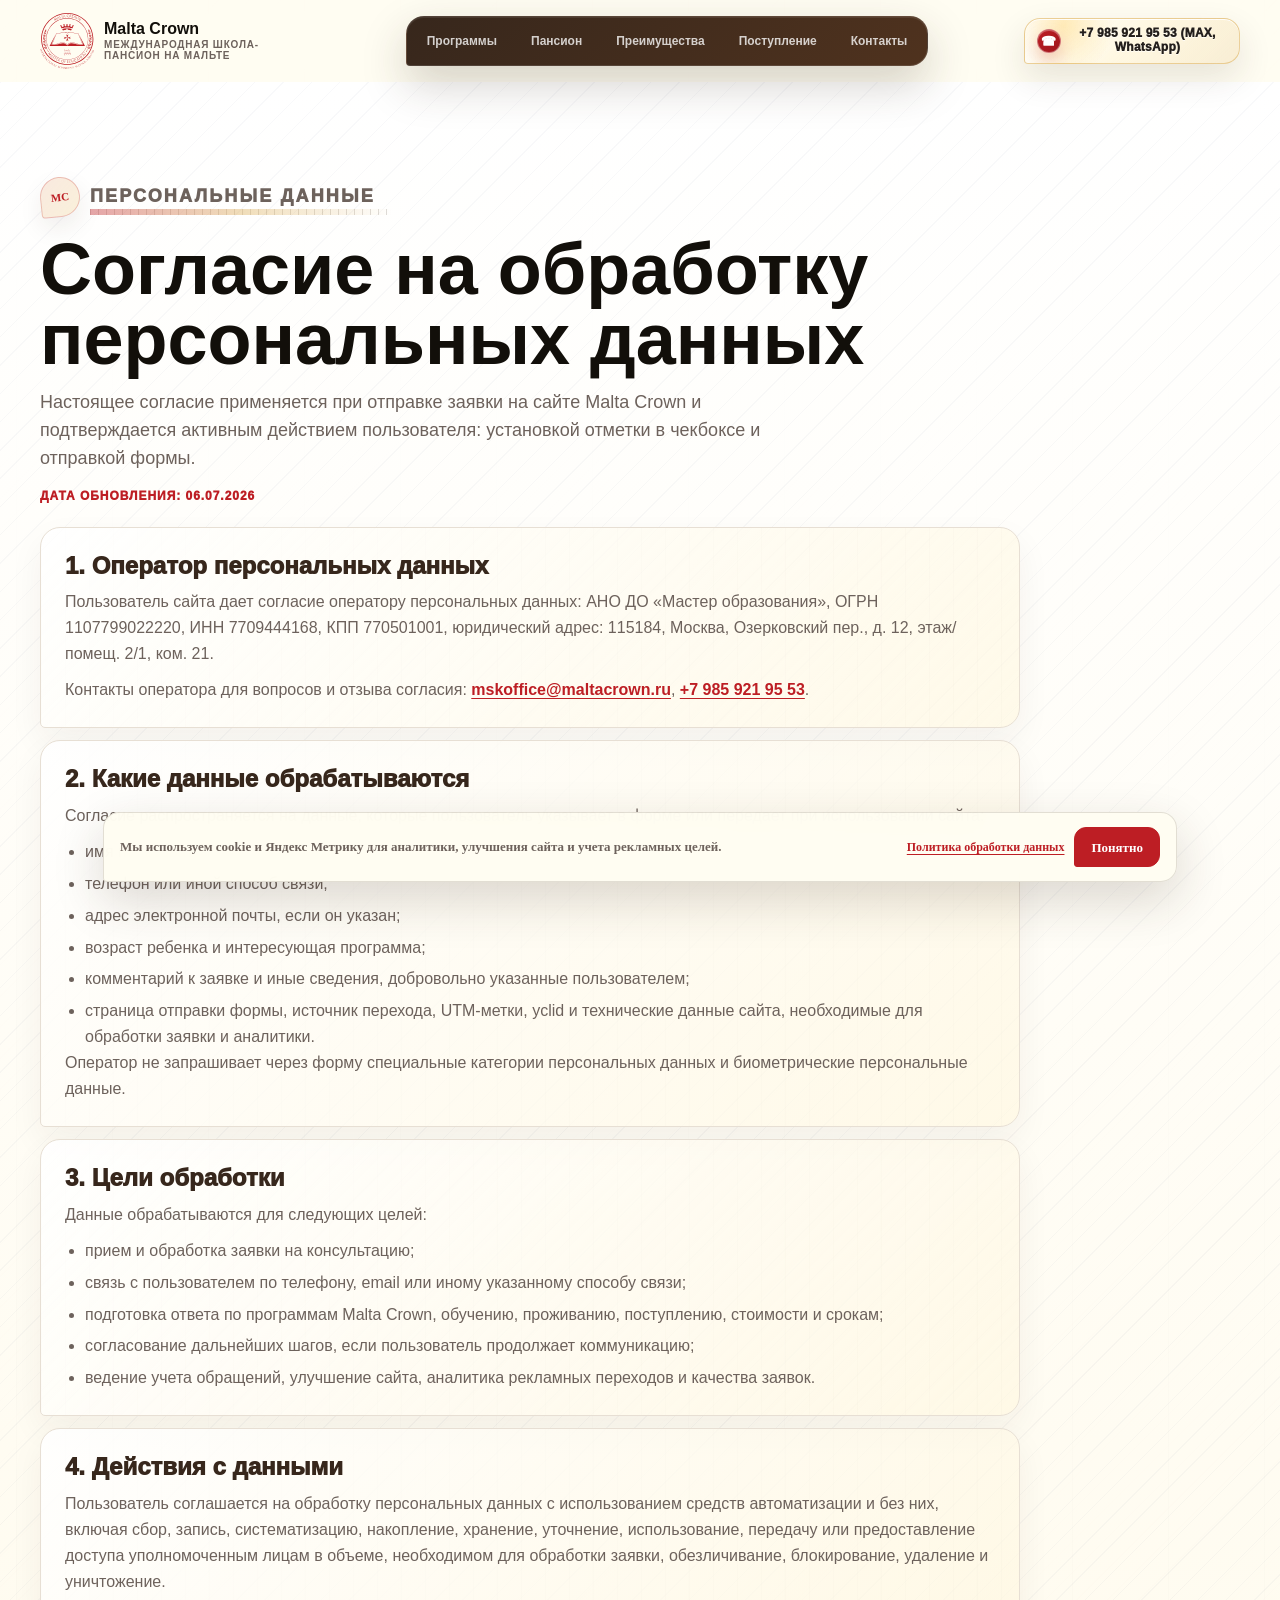
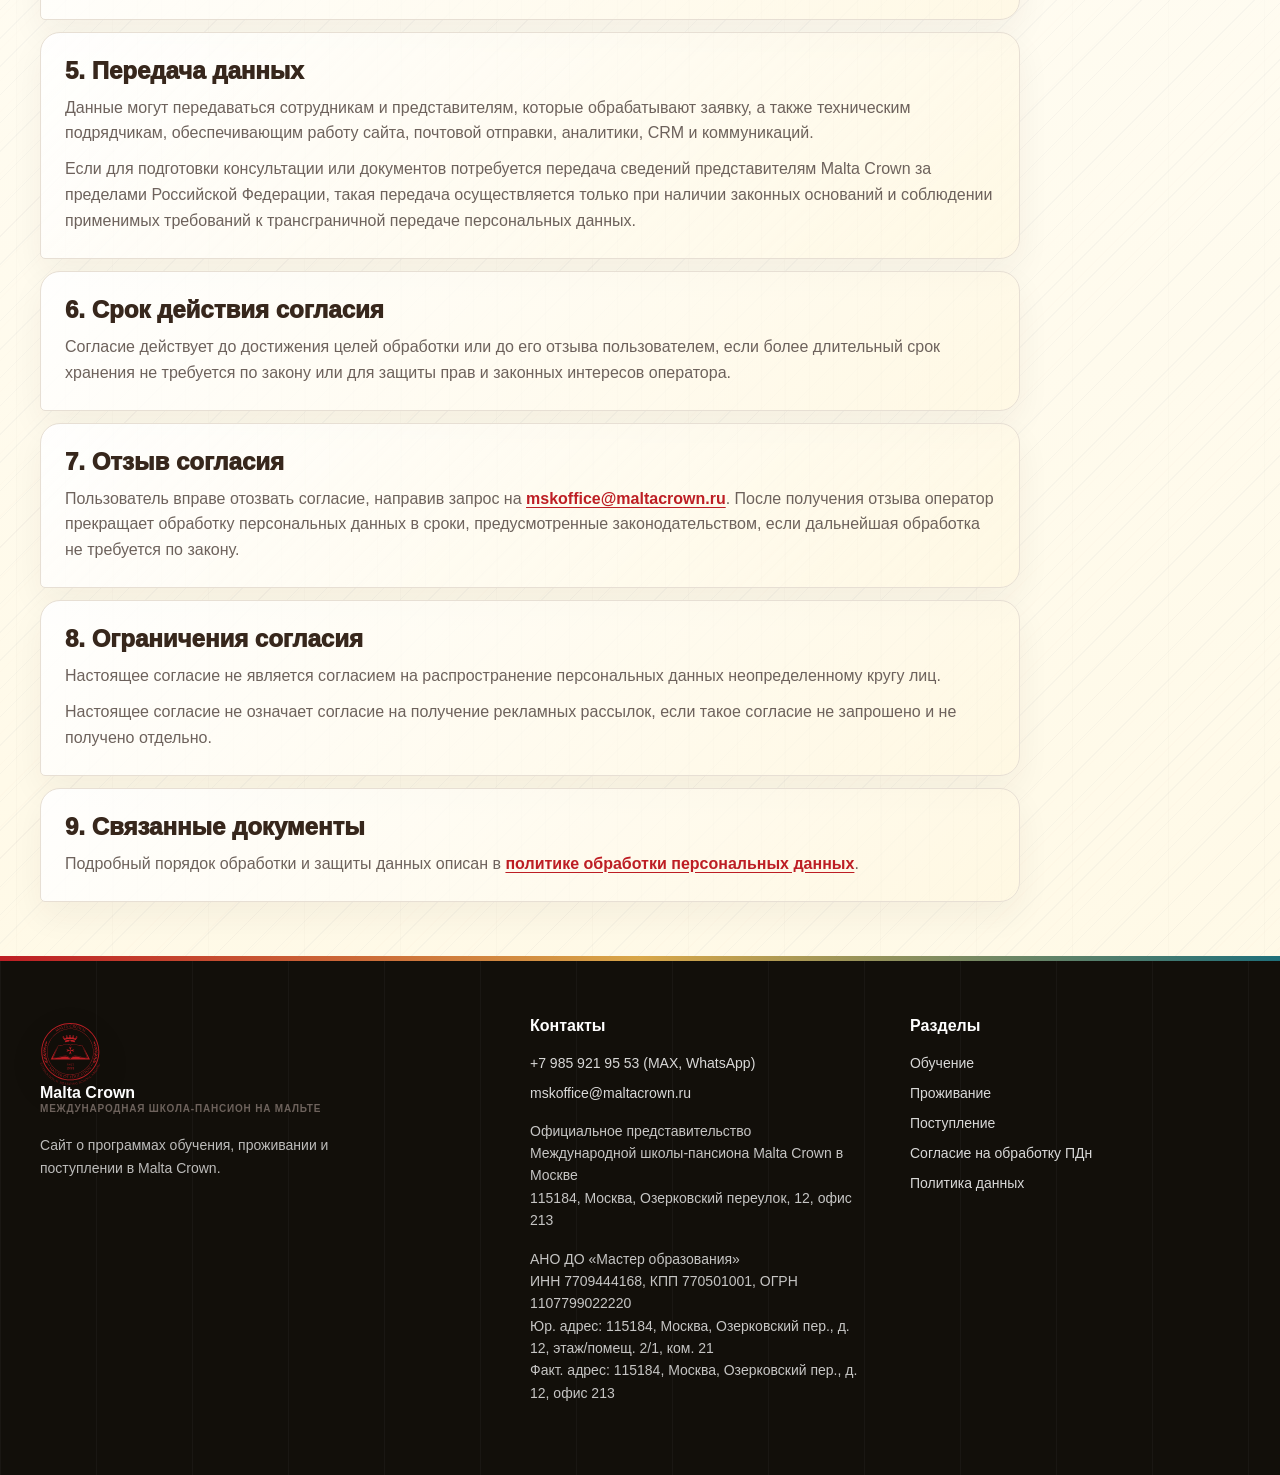
==== commit 8218c285: "Update site copy and legal details" ====
--- a/consent.html
+++ b/consent.html
@@ -70,7 +70,7 @@
               <section>
                 <h2>1. Оператор персональных данных</h2>
                 <p>
-                  Пользователь сайта дает согласие оператору персональных данных: ООО "Эверэйн", ОГРН 1037816016171, ИНН 7806118530, адрес: 195279, г. Санкт-Петербург, ул. Передовиков, д. 1/6, кв. 272.
+                  Пользователь сайта дает согласие оператору персональных данных: АНО ДО «Мастер образования», ОГРН 1107799022220, ИНН 7709444168, КПП 770501001, юридический адрес: 115184, Москва, Озерковский пер., д. 12, этаж/помещ. 2/1, ком. 21.
                 </p>
                 <p>
                   Контакты оператора для вопросов и отзыва согласия: <a href="mailto:mskoffice@maltacrown.ru">mskoffice@maltacrown.ru</a>, <a href="tel:+79859219553">+7 985 921 95 53</a>.
@@ -176,6 +176,7 @@
             <a href="tel:+79859219553">+7 985 921 95 53 (MAX, WhatsApp)</a>
             <a href="mailto:mskoffice@maltacrown.ru">mskoffice@maltacrown.ru</a>
             <address class="mc-footer__office">Официальное представительство Международной школы-пансиона Malta Crown в Москве<br>115184, Москва, Озерковский переулок, 12, офис 213</address>
+            <address class="mc-footer__office">АНО ДО «Мастер образования»<br>ИНН 7709444168, КПП 770501001, ОГРН 1107799022220<br>Юр. адрес: 115184, Москва, Озерковский пер., д. 12, этаж/помещ. 2/1, ком. 21<br>Факт. адрес: 115184, Москва, Озерковский пер., д. 12, офис 213</address>
           </div>
           <div>
             <h2>Разделы</h2>
--- a/assets/css/styles.css
+++ b/assets/css/styles.css
@@ -1029,15 +1029,17 @@
   position: relative;
   overflow: hidden;
   display: grid;
-  gap: 6px;
-  min-height: 116px;
-  align-content: center;
+  grid-template-columns: 62px minmax(0, 1fr);
+  grid-template-rows: 44px auto;
+  gap: 0 18px;
+  min-height: 132px;
+  align-content: start;
   border: 1px solid rgba(55, 39, 28, 0.14);
   border-radius: 18px 18px 18px 4px;
   background:
     linear-gradient(135deg, rgba(255, 255, 255, 0.86), rgba(255, 247, 223, 0.58)),
     repeating-linear-gradient(90deg, rgba(31, 111, 122, 0.06) 0 1px, transparent 1px 18px);
-  padding: 22px 20px 20px 88px;
+  padding: 22px 20px 20px 28px;
   box-shadow: 0 18px 42px rgba(55, 39, 28, 0.07);
   transition: border-color 180ms ease, background 180ms ease, transform 180ms ease;
 }
@@ -1058,12 +1060,14 @@
 }
 
 .mc-trust__badge {
-  position: absolute;
-  left: 20px;
-  top: 21px;
+  position: relative;
+  grid-column: 1;
+  grid-row: 1 / 3;
+  align-self: start;
+  justify-self: start;
   z-index: 1;
-  width: 52px;
-  height: 52px;
+  width: 60px;
+  height: 60px;
   object-fit: contain;
   filter: drop-shadow(0 10px 14px rgba(189, 30, 36, 0.12));
 }
@@ -1077,17 +1081,29 @@
 }
 
 .mc-trust span {
+  display: flex;
+  grid-column: 2;
+  grid-row: 1;
+  align-items: flex-start;
+  min-width: 0;
   color: var(--mc-red);
   font-family: var(--mc-font-serif);
   font-size: 27px;
   font-style: italic;
-  line-height: 1;
+  line-height: 1.08;
+  overflow-wrap: anywhere;
 }
 
 .mc-trust strong {
+  display: block;
+  grid-column: 2;
+  grid-row: 2;
+  min-width: 0;
   color: var(--mc-brown);
   font-size: 14px;
   font-weight: 900;
+  line-height: 1.25;
+  overflow-wrap: anywhere;
 }
 
 .mc-section {
@@ -1173,9 +1189,9 @@
 .mc-programme-tabs button {
   position: relative;
   display: grid;
-  min-height: 58px;
+  min-height: 66px;
   align-content: center;
-  gap: 4px;
+  gap: 6px;
   border: 0;
   border-radius: 14px 14px 14px 4px;
   background: transparent;
@@ -1206,12 +1222,12 @@
 
 .mc-programme-tabs button::after {
   display: block;
-  color: var(--mc-sea);
+  color: #0f7580;
   content: attr(data-track);
-  font-size: 9px;
+  font-size: 11px;
   font-weight: 950;
-  letter-spacing: 0.12em;
-  line-height: 1.1;
+  letter-spacing: 0.06em;
+  line-height: 1.15;
   text-transform: uppercase;
 }
 
@@ -1234,11 +1250,12 @@
 .mc-programme-tabs button:hover::after,
 .mc-programme-tabs button:focus-visible::after,
 .mc-programme-tabs button.is-active::after {
-  color: rgba(255, 255, 255, 0.7);
+  color: #ffe5a6;
 }
 
 .mc-programme-stage {
   display: none;
+  align-items: start;
   grid-template-columns: 1.15fr 0.85fr;
   gap: 16px;
 }
@@ -1250,30 +1267,22 @@
 .mc-programme-card {
   position: relative;
   display: grid;
-  min-height: 246px;
-  align-content: end;
-  gap: 10px;
+  grid-template-rows: auto auto auto auto;
+  min-height: 0;
+  align-content: start;
+  gap: 0;
   overflow: hidden;
   border: 1px solid var(--mc-border);
   border-radius: 20px 20px 20px 5px;
   background:
     linear-gradient(135deg, rgba(255, 255, 255, 0.86), rgba(255, 250, 221, 0.78)),
     var(--mc-bg);
-  padding: 24px;
+  padding: 0;
   transition: border-color 180ms ease, box-shadow 180ms ease, transform 180ms ease;
 }
 
 .mc-programme-card::before {
-  position: absolute;
-  inset: 0 0 24%;
-  z-index: 0;
-  background:
-    linear-gradient(135deg, rgba(255, 253, 242, 0.08), rgba(255, 253, 242, 0.2)),
-    var(--mc-programme-bg) center / cover no-repeat;
-  content: "";
-  filter: saturate(1.08) contrast(1.03);
-  opacity: 0.78;
-  mask-image: linear-gradient(180deg, #000 0%, #000 72%, transparent 100%);
+  content: none;
 }
 
 .mc-programme-card::after {
@@ -1301,38 +1310,36 @@
 }
 
 .mc-programme-card__photo {
-  position: absolute;
-  right: 20px;
-  top: 20px;
-  z-index: 3;
-  width: min(220px, 35%);
-  height: 132px;
-  border: 7px solid #fff;
-  border-radius: 18px;
-  box-shadow: 0 18px 42px rgba(55, 39, 28, 0.18);
+  position: relative;
+  z-index: 2;
+  display: block;
+  width: 100%;
+  height: clamp(210px, 22vw, 280px);
+  border: 0;
+  border-radius: 19px 19px 0 0;
+  box-shadow: none;
   object-fit: cover;
-  transform: rotate(3deg);
-  transition: transform 260ms ease;
+  transform: none;
+  transition: filter 260ms ease;
 }
 
 .mc-programme-card:hover .mc-programme-card__photo {
-  transform: rotate(2deg) translateY(-3px);
+  filter: saturate(1.04) contrast(1.02);
+  transform: none;
 }
 
 .mc-programme-card--feature {
-  min-height: 290px;
   background:
     linear-gradient(135deg, rgba(255, 243, 230, 0.9), rgba(242, 248, 235, 0.78)),
     repeating-linear-gradient(135deg, rgba(189, 30, 36, 0.06) 0 1px, transparent 1px 18px),
     var(--mc-bg-soft);
 }
 
-.mc-programme-card--feature::before {
-  opacity: 0.74;
+.mc-programme-card--feature .mc-programme-card__photo {
+  height: clamp(230px, 24vw, 300px);
 }
 
 .mc-programme-card--illustrated {
-  min-height: 290px;
   background:
     linear-gradient(135deg, rgba(255, 255, 255, 0.9), rgba(255, 247, 223, 0.78)),
     repeating-linear-gradient(135deg, rgba(216, 166, 72, 0.045) 0 1px, transparent 1px 18px),
@@ -1340,22 +1347,32 @@
 }
 
 .mc-programme-card--illustrated .mc-programme-card__photo {
-  width: min(204px, 44%);
-  height: 118px;
-  transform: rotate(-3deg);
+  width: 100%;
+  height: clamp(200px, 21vw, 260px);
+  transform: none;
 }
 
 .mc-programme-card--illustrated:hover .mc-programme-card__photo {
-  transform: rotate(-2deg) translateY(-3px);
+  transform: none;
 }
 
 .mc-programme-card span {
   position: relative;
   z-index: 2;
+  display: inline-flex;
+  width: fit-content;
+  max-width: 100%;
+  border: 1px solid rgba(189, 30, 36, 0.16);
+  border-radius: 999px;
+  background: rgba(255, 253, 242, 0.92);
   color: var(--mc-red);
-  font-size: 12px;
+  font-size: 13px;
   font-weight: 900;
-  letter-spacing: 0.08em;
+  letter-spacing: 0.04em;
+  line-height: 1.15;
+  margin: 22px 24px 0;
+  padding: 5px 9px;
+  text-shadow: none;
   text-transform: uppercase;
 }
 
@@ -1366,14 +1383,15 @@
   color: var(--mc-ink);
   font-size: 27px;
   font-weight: 950;
-  line-height: 1.05;
+  line-height: 1.12;
+  margin: 10px 24px 0;
 }
 
 .mc-programme-card p {
   position: relative;
   z-index: 2;
-  max-width: 560px;
-  margin: 0;
+  max-width: none;
+  margin: 10px 24px 24px;
   color: var(--mc-muted);
   font-size: 15px;
   line-height: 1.52;
@@ -2587,19 +2605,19 @@
   .mc-programme-card,
   .mc-programme-card--feature,
   .mc-programme-card--illustrated {
-    min-height: 240px;
-    padding: 20px;
+    min-height: 0;
+    padding: 0;
   }
 
   .mc-programme-card__photo {
-    width: min(190px, 34%);
-    height: 98px;
-    border-width: 6px;
+    width: 100%;
+    height: 210px;
+    border-width: 0;
   }
 
   .mc-programme-card--illustrated .mc-programme-card__photo {
-    width: min(182px, 42%);
-    height: 96px;
+    width: 100%;
+    height: 200px;
   }
 
   .mc-programme-card h3 {
@@ -3075,16 +3093,17 @@
   }
 
   .mc-trust article {
-    min-height: 138px;
-    align-content: end;
+    grid-template-columns: 44px minmax(0, 1fr);
+    grid-template-rows: 44px auto;
+    gap: 0 10px;
+    min-height: 150px;
+    align-content: start;
     padding: 16px 12px 14px;
   }
 
   .mc-trust__badge {
-    position: static;
     width: 40px;
     height: 40px;
-    margin-bottom: 8px;
   }
 
   .mc-trust span {
@@ -3132,9 +3151,9 @@
   }
 
   .mc-programme-tabs button {
-    min-height: 54px;
+    min-height: 64px;
     border-radius: 14px 14px 14px 4px;
-    font-size: 10px;
+    font-size: 11px;
     line-height: 1.15;
     padding: 10px 8px 10px 32px;
     min-width: 0;
@@ -3148,7 +3167,8 @@
   }
 
   .mc-programme-tabs button::after {
-    font-size: 7px;
+    font-size: 10px;
+    letter-spacing: 0.04em;
   }
 
   .mc-programme-stage,
@@ -3158,37 +3178,37 @@
 
   .mc-programme-card,
   .mc-programme-card--feature {
-    min-height: 238px;
-    padding: 22px 20px;
+    min-height: 0;
+    padding: 0;
   }
 
   .mc-programme-card::before {
-    inset: 0;
-    opacity: 0.68;
-    mask-image: none;
+    content: none;
   }
 
   .mc-programme-card::after {
-    inset: 0;
+    right: 12px;
+    bottom: 10px;
     z-index: 1;
     display: block;
-    background:
-      linear-gradient(180deg, rgba(255, 253, 244, 0.02) 0%, rgba(255, 253, 244, 0.24) 28%, rgba(255, 251, 235, 0.78) 56%, rgba(255, 251, 235, 0.97) 100%),
-      linear-gradient(90deg, rgba(255, 253, 244, 0.58), rgba(255, 253, 244, 0.24) 58%, rgba(255, 253, 244, 0.06));
-    color: transparent;
-    content: "";
+    background: none;
+    color: rgba(55, 39, 28, 0.05);
+    content: "MC";
   }
 
   .mc-programme-card__photo {
-    display: none !important;
+    display: block !important;
+    height: 178px;
   }
 
   .mc-programme-card--illustrated .mc-programme-card__photo {
-    display: none !important;
+    display: block !important;
+    height: 170px;
   }
 
   .mc-programme-card h3 {
     font-size: 24px;
+    margin: 9px 20px 0;
     text-shadow: 0 1px 0 rgba(255, 253, 244, 0.85);
   }
 
@@ -3196,11 +3216,15 @@
     color: #544942;
     font-size: 14px;
     line-height: 1.45;
+    margin: 8px 20px 20px;
     text-shadow: 0 1px 0 rgba(255, 253, 244, 0.75);
   }
 
   .mc-programme-card span {
-    text-shadow: 0 1px 0 rgba(255, 253, 244, 0.8);
+    font-size: 11px;
+    margin: 18px 20px 0;
+    padding: 5px 8px;
+    text-shadow: none;
   }
 
   .mc-editorial__grid {
@@ -3533,7 +3557,7 @@
   }
 
   .mc-trust__grid {
-    grid-template-columns: repeat(2, minmax(0, 1fr));
+    grid-template-columns: 1fr;
   }
 
   .mc-programme-tabs {
@@ -3542,7 +3566,7 @@
   }
 
   .mc-programme-tabs button {
-    min-height: 48px;
+    min-height: 64px;
     font-size: 10px;
     padding: 8px 8px 8px 28px;
   }
@@ -3552,12 +3576,15 @@
   }
 
   .mc-programme-tabs button::after {
-    display: none;
+    display: block;
+    font-size: 10px;
+    letter-spacing: 0.03em;
   }
 
   .mc-programme-card__photo,
   .mc-programme-card--illustrated .mc-programme-card__photo {
-    display: none !important;
+    display: block !important;
+    height: 156px;
   }
 
   .mc-hero-card--main figcaption {
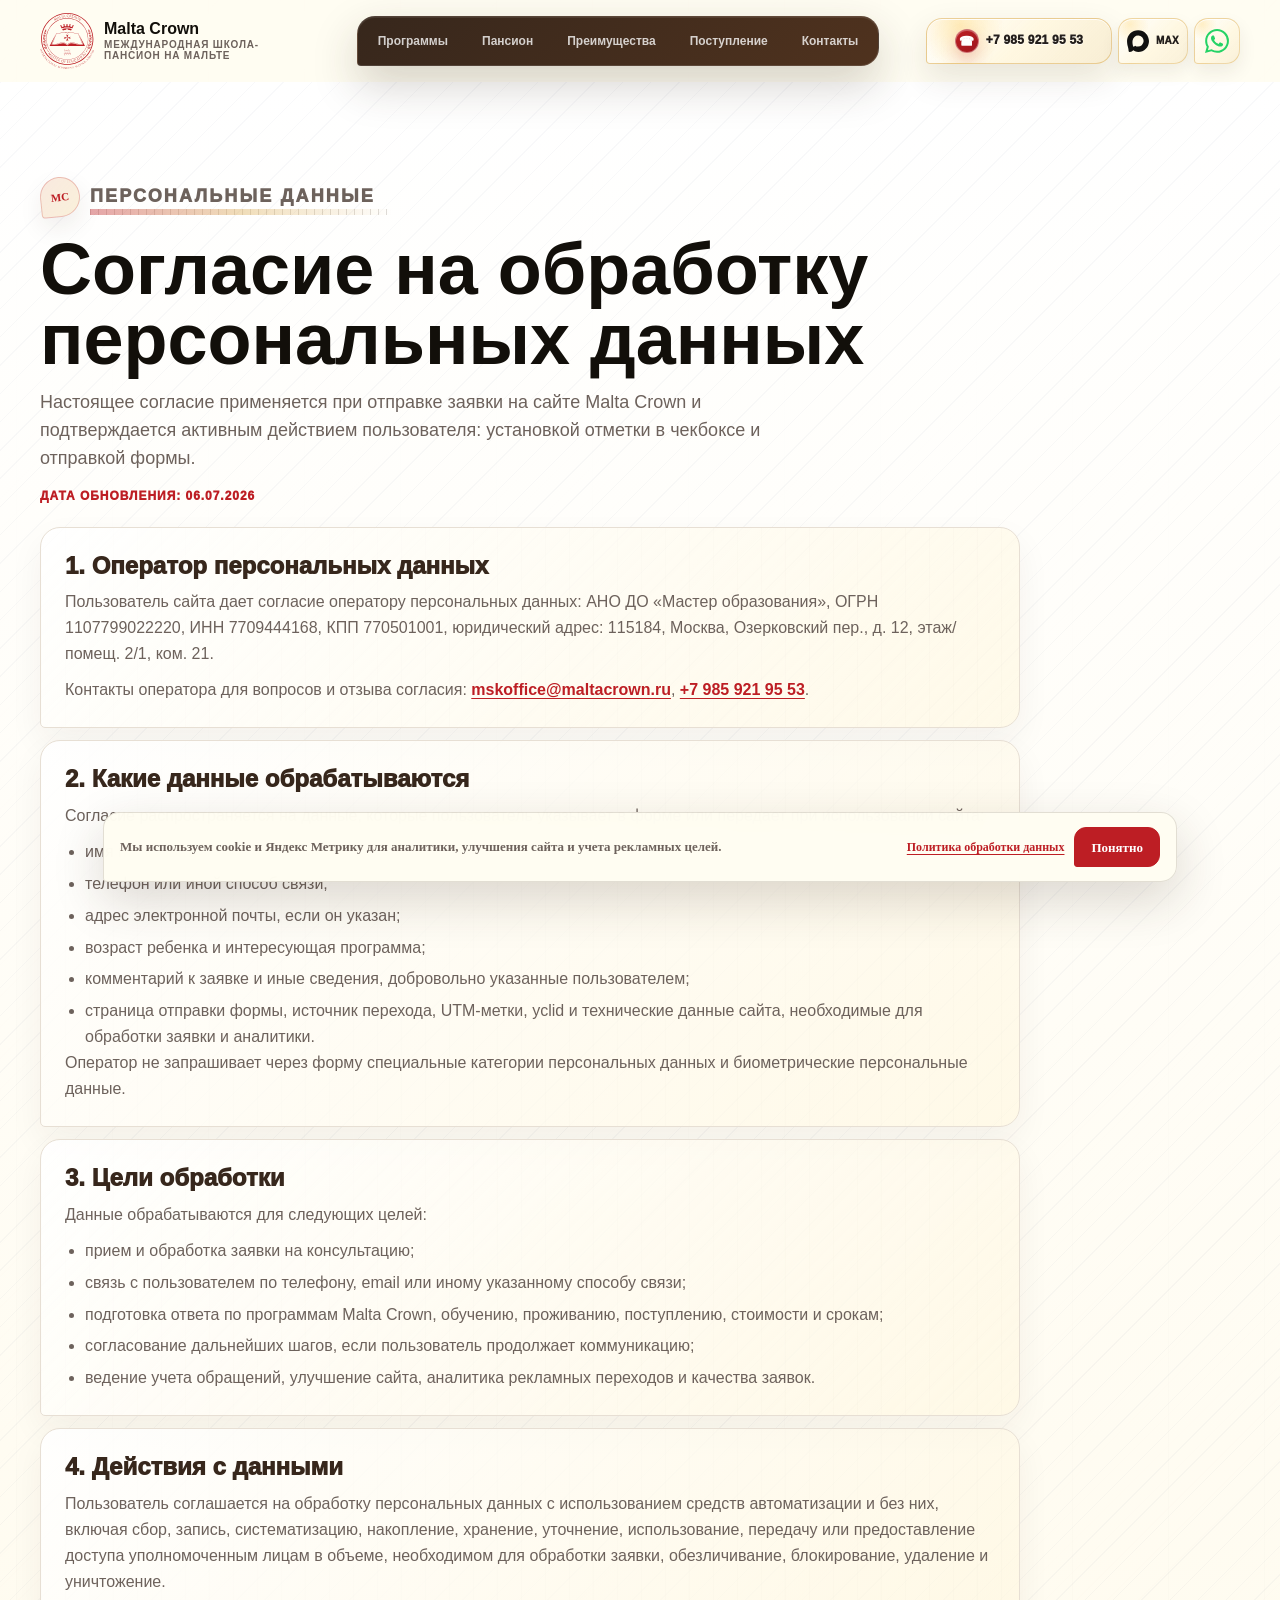
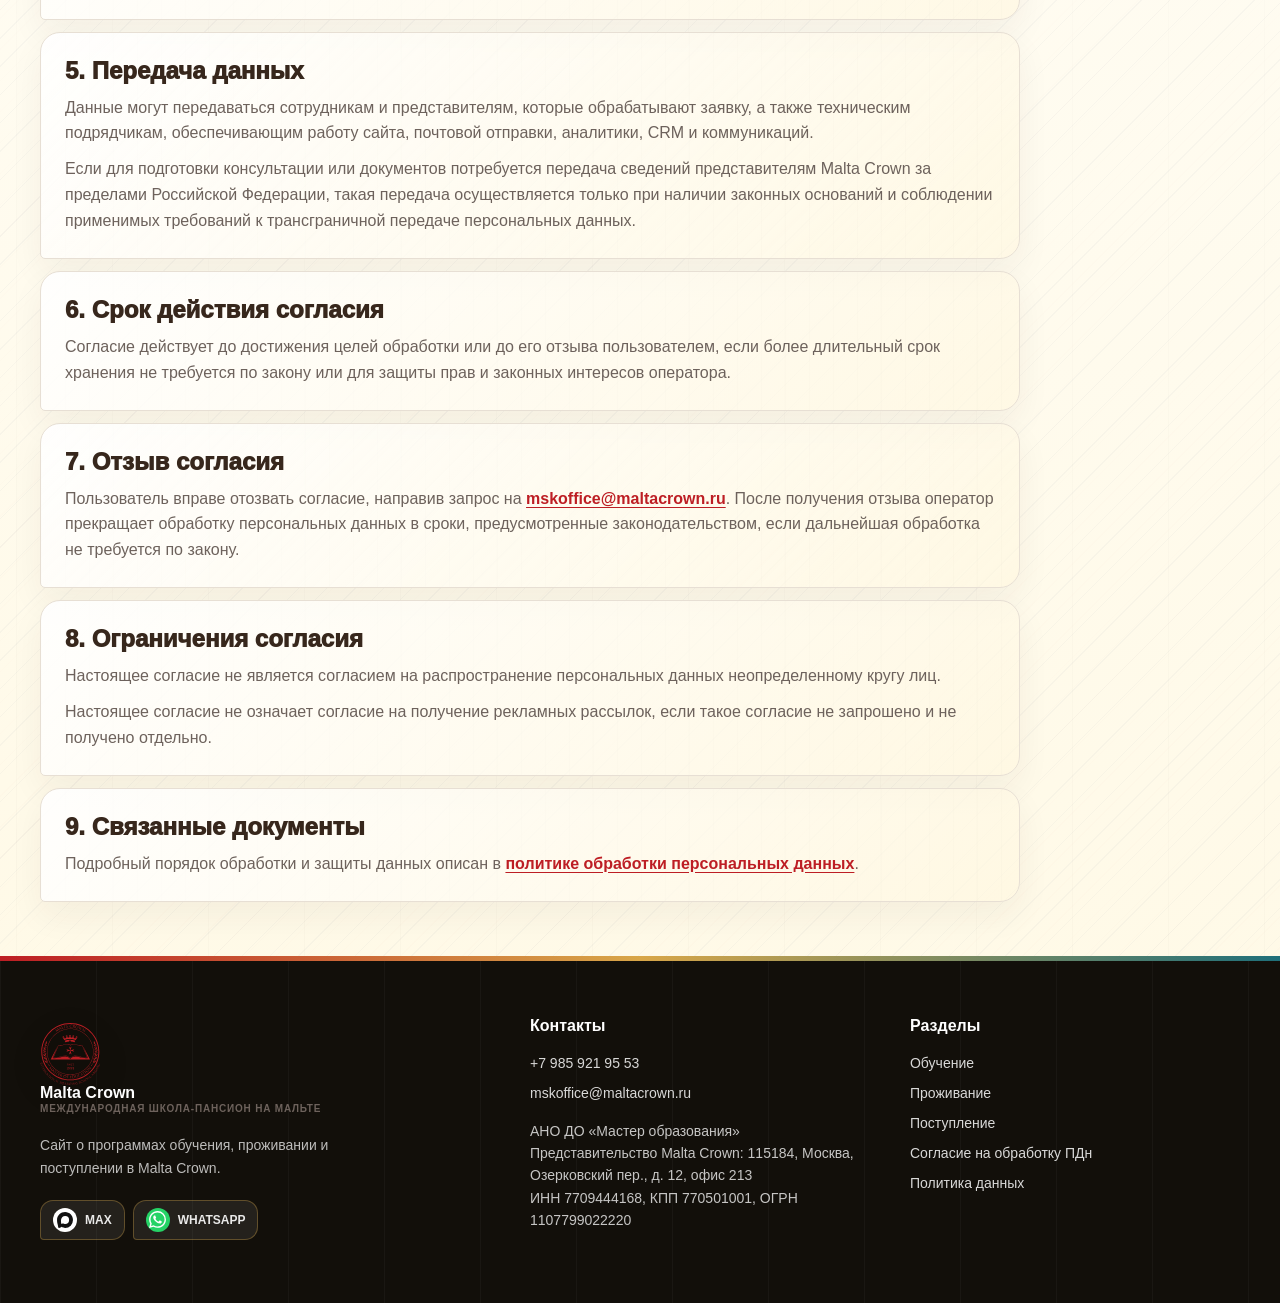
==== commit 398ffe26: "Refine contact buttons and footer details" ====
--- a/consent.html
+++ b/consent.html
@@ -45,7 +45,27 @@
             <a href="index.html#contacts">Контакты</a>
           </nav>
 
-          <a class="mc-header__phone" href="tel:+79859219553">+7 985 921 95 53 (MAX, WhatsApp)</a>
+          <div class="mc-header__contacts" aria-label="Связаться с Malta Crown">
+            <a class="mc-header__phone" href="tel:+79859219553">+7 985 921 95 53</a>
+            <div class="mc-header__messengers">
+              <a class="mc-header__messenger mc-header__messenger--max" href="https://max.ru/" target="_blank" rel="noopener" aria-label="Связаться в MAX">
+                <span class="mc-header__messenger-icon" aria-hidden="true">
+                  <svg viewBox="0 0 42 42" focusable="false">
+                    <path fill="currentColor" fill-rule="evenodd" d="M21.47 41.88c-4.11 0-6.02-.6-9.34-3-2.1 2.7-8.75 4.81-9.04 1.2 0-2.71-.6-5-1.28-7.5C1 29.5.08 26.07.08 21.1.08 9.23 9.82.3 21.36.3c11.55 0 20.6 9.37 20.6 20.91a20.6 20.6 0 0 1-20.49 20.67m.17-31.32c-5.62-.29-10 3.6-10.97 9.7-.8 5.05.62 11.2 1.83 11.52.58.14 2.04-1.04 2.95-1.95a10.4 10.4 0 0 0 5.08 1.81 10.7 10.7 0 0 0 11.19-9.97 10.7 10.7 0 0 0-10.08-11.1Z" clip-rule="evenodd"/>
+                  </svg>
+                </span>
+                <span class="mc-header__messenger-label">MAX</span>
+              </a>
+              <a class="mc-header__messenger mc-header__messenger--wa" href="https://wa.me/79859219553" target="_blank" rel="noopener" aria-label="Написать в WhatsApp">
+                <span class="mc-header__messenger-icon" aria-hidden="true">
+                  <svg viewBox="0 0 24 24" focusable="false">
+                    <path fill="currentColor" d="M17.47 14.38c-.3-.15-1.76-.87-2.03-.97-.27-.1-.47-.15-.67.15-.2.3-.77.97-.94 1.16-.17.2-.35.22-.64.08-.3-.15-1.26-.46-2.39-1.48-.88-.79-1.48-1.76-1.65-2.06-.17-.3-.02-.46.13-.61.13-.13.3-.35.45-.52.15-.17.2-.3.3-.5.1-.2.05-.37-.03-.52-.07-.15-.67-1.61-.92-2.21-.24-.58-.49-.5-.67-.51h-.57c-.2 0-.52.07-.79.37-.27.3-1.04 1.02-1.04 2.48s1.07 2.88 1.21 3.07c.15.2 2.1 3.2 5.08 4.49.71.31 1.26.49 1.69.63.71.23 1.36.2 1.87.12.57-.09 1.76-.72 2.01-1.41.25-.69.25-1.29.17-1.41-.07-.12-.27-.2-.57-.35M12.05 21.79h-.01a9.87 9.87 0 0 1-5.03-1.38l-.36-.21-3.74.98 1-3.65-.24-.37a9.86 9.86 0 0 1-1.51-5.26c0-5.45 4.44-9.88 9.89-9.88 2.64 0 5.12 1.03 6.99 2.9a9.83 9.83 0 0 1 2.89 6.99c0 5.45-4.44 9.88-9.88 9.88m8.41-18.3A11.82 11.82 0 0 0 12.05 0C5.5 0 .16 5.34.16 11.89c0 2.1.55 4.14 1.59 5.95L0 24l6.3-1.65a11.88 11.88 0 0 0 5.74 1.46h.01c6.55 0 11.89-5.34 11.89-11.89a11.82 11.82 0 0 0-3.48-8.43Z"/>
+                  </svg>
+                </span>
+                <span class="mc-header__messenger-label">WhatsApp</span>
+              </a>
+            </div>
+          </div>
 
           <button class="mc-menu-button" type="button" aria-label="Открыть меню" aria-expanded="false" data-mcrown-menu>
             <span></span>
@@ -170,13 +190,30 @@
               </span>
             </a>
             <p>Сайт о программах обучения, проживании и поступлении в Malta Crown.</p>
+            <div class="mc-footer__socials" aria-label="Мессенджеры Malta Crown">
+              <a class="mc-footer__social mc-footer__social--max" href="https://max.ru/" target="_blank" rel="noopener" aria-label="Связаться в MAX">
+                <span class="mc-footer__social-icon" aria-hidden="true">
+                  <svg viewBox="0 0 42 42" focusable="false">
+                    <path fill="currentColor" fill-rule="evenodd" d="M21.47 41.88c-4.11 0-6.02-.6-9.34-3-2.1 2.7-8.75 4.81-9.04 1.2 0-2.71-.6-5-1.28-7.5C1 29.5.08 26.07.08 21.1.08 9.23 9.82.3 21.36.3c11.55 0 20.6 9.37 20.6 20.91a20.6 20.6 0 0 1-20.49 20.67m.17-31.32c-5.62-.29-10 3.6-10.97 9.7-.8 5.05.62 11.2 1.83 11.52.58.14 2.04-1.04 2.95-1.95a10.4 10.4 0 0 0 5.08 1.81 10.7 10.7 0 0 0 11.19-9.97 10.7 10.7 0 0 0-10.08-11.1Z" clip-rule="evenodd"/>
+                  </svg>
+                </span>
+                <span>MAX</span>
+              </a>
+              <a class="mc-footer__social mc-footer__social--wa" href="https://wa.me/79859219553" target="_blank" rel="noopener" aria-label="Написать в WhatsApp">
+                <span class="mc-footer__social-icon" aria-hidden="true">
+                  <svg viewBox="0 0 24 24" focusable="false">
+                    <path fill="currentColor" d="M17.47 14.38c-.3-.15-1.76-.87-2.03-.97-.27-.1-.47-.15-.67.15-.2.3-.77.97-.94 1.16-.17.2-.35.22-.64.08-.3-.15-1.26-.46-2.39-1.48-.88-.79-1.48-1.76-1.65-2.06-.17-.3-.02-.46.13-.61.13-.13.3-.35.45-.52.15-.17.2-.3.3-.5.1-.2.05-.37-.03-.52-.07-.15-.67-1.61-.92-2.21-.24-.58-.49-.5-.67-.51h-.57c-.2 0-.52.07-.79.37-.27.3-1.04 1.02-1.04 2.48s1.07 2.88 1.21 3.07c.15.2 2.1 3.2 5.08 4.49.71.31 1.26.49 1.69.63.71.23 1.36.2 1.87.12.57-.09 1.76-.72 2.01-1.41.25-.69.25-1.29.17-1.41-.07-.12-.27-.2-.57-.35M12.05 21.79h-.01a9.87 9.87 0 0 1-5.03-1.38l-.36-.21-3.74.98 1-3.65-.24-.37a9.86 9.86 0 0 1-1.51-5.26c0-5.45 4.44-9.88 9.89-9.88 2.64 0 5.12 1.03 6.99 2.9a9.83 9.83 0 0 1 2.89 6.99c0 5.45-4.44 9.88-9.88 9.88m8.41-18.3A11.82 11.82 0 0 0 12.05 0C5.5 0 .16 5.34.16 11.89c0 2.1.55 4.14 1.59 5.95L0 24l6.3-1.65a11.88 11.88 0 0 0 5.74 1.46h.01c6.55 0 11.89-5.34 11.89-11.89a11.82 11.82 0 0 0-3.48-8.43Z"/>
+                  </svg>
+                </span>
+                <span>WhatsApp</span>
+              </a>
+            </div>
           </div>
           <div>
             <h2>Контакты</h2>
-            <a href="tel:+79859219553">+7 985 921 95 53 (MAX, WhatsApp)</a>
+            <a href="tel:+79859219553">+7 985 921 95 53</a>
             <a href="mailto:mskoffice@maltacrown.ru">mskoffice@maltacrown.ru</a>
-            <address class="mc-footer__office">Официальное представительство Международной школы-пансиона Malta Crown в Москве<br>115184, Москва, Озерковский переулок, 12, офис 213</address>
-            <address class="mc-footer__office">АНО ДО «Мастер образования»<br>ИНН 7709444168, КПП 770501001, ОГРН 1107799022220<br>Юр. адрес: 115184, Москва, Озерковский пер., д. 12, этаж/помещ. 2/1, ком. 21<br>Факт. адрес: 115184, Москва, Озерковский пер., д. 12, офис 213</address>
+            <address class="mc-footer__office">АНО ДО «Мастер образования»<br>Представительство Malta Crown: 115184, Москва, Озерковский пер., д. 12, офис 213<br>ИНН 7709444168, КПП 770501001, ОГРН 1107799022220</address>
           </div>
           <div>
             <h2>Разделы</h2>
--- a/assets/css/styles.css
+++ b/assets/css/styles.css
@@ -75,7 +75,7 @@
 
 .mc-header__inner {
   display: grid;
-  grid-template-columns: 270px 1fr 216px;
+  grid-template-columns: 270px minmax(0, 1fr) auto;
   align-items: center;
   gap: 18px;
   min-height: 82px;
@@ -171,11 +171,18 @@
   outline: none;
 }
 
+.mc-header__contacts {
+  display: flex;
+  justify-self: end;
+  align-items: center;
+  gap: 6px;
+  min-width: 0;
+}
+
 .mc-header__phone {
   position: relative;
-  justify-self: end;
   display: inline-flex;
-  width: 216px;
+  width: 186px;
   min-height: 46px;
   align-items: center;
   justify-content: center;
@@ -193,7 +200,7 @@
   line-height: 1.16;
   padding: 0 12px;
   text-align: center;
-  white-space: normal;
+  white-space: nowrap;
   box-shadow:
     0 14px 34px rgba(55, 39, 28, 0.12),
     inset 0 1px 0 rgba(255, 255, 255, 0.86);
@@ -247,6 +254,91 @@
 .mc-header__phone:focus-visible::after {
   transform: translateX(74%) rotate(4deg);
   transition: transform 620ms ease;
+}
+
+.mc-header__messengers {
+  display: flex;
+  align-items: center;
+  gap: 6px;
+}
+
+.mc-header__messenger {
+  position: relative;
+  display: inline-flex;
+  width: 70px;
+  min-height: 46px;
+  align-items: center;
+  justify-content: center;
+  gap: 7px;
+  overflow: hidden;
+  border: 1px solid rgba(216, 166, 72, 0.42);
+  border-radius: 14px 14px 14px 4px;
+  background:
+    radial-gradient(circle at 16% 12%, rgba(255, 229, 166, 0.62), transparent 28%),
+    linear-gradient(135deg, #fff, rgba(255, 247, 223, 0.86) 58%, rgba(216, 166, 72, 0.15));
+  color: var(--mc-brown);
+  font-size: 10px;
+  font-weight: 950;
+  letter-spacing: 0.03em;
+  line-height: 1;
+  padding: 0 10px;
+  text-transform: uppercase;
+  white-space: nowrap;
+  box-shadow:
+    0 8px 18px rgba(55, 39, 28, 0.08),
+    inset 0 1px 0 rgba(255, 255, 255, 0.82);
+  transition: border-color 180ms ease, box-shadow 180ms ease, color 180ms ease, transform 180ms ease;
+}
+
+.mc-header__messenger--wa {
+  width: 46px;
+  padding: 0;
+}
+
+.mc-header__messenger-icon {
+  display: grid;
+  width: 22px;
+  height: 22px;
+  flex: 0 0 auto;
+  place-items: center;
+}
+
+.mc-header__messenger-icon svg {
+  display: block;
+  width: 100%;
+  height: 100%;
+}
+
+.mc-header__messenger--max .mc-header__messenger-icon {
+  color: #111;
+}
+
+.mc-header__messenger--wa .mc-header__messenger-icon {
+  width: 24px;
+  height: 24px;
+  color: #25d366;
+}
+
+.mc-header__messenger-label {
+  position: relative;
+  z-index: 1;
+}
+
+.mc-header__messenger--wa .mc-header__messenger-label {
+  position: absolute;
+  width: 1px;
+  height: 1px;
+  overflow: hidden;
+  clip: rect(0 0 0 0);
+  white-space: nowrap;
+}
+
+.mc-header__messenger:hover,
+.mc-header__messenger:focus-visible {
+  border-color: rgba(189, 30, 36, 0.42);
+  color: var(--mc-red-dark);
+  outline: none;
+  transform: translateY(-1px);
 }
 
 .mc-menu-button {
@@ -2388,6 +2480,68 @@
   outline: none;
 }
 
+.mc-footer__socials {
+  display: flex;
+  flex-wrap: wrap;
+  gap: 8px;
+  margin-top: 20px;
+}
+
+.mc-footer .mc-footer__social {
+  display: inline-flex;
+  width: auto;
+  min-height: 40px;
+  align-items: center;
+  justify-content: center;
+  gap: 8px;
+  margin-top: 0;
+  border: 1px solid rgba(216, 166, 72, 0.34);
+  border-radius: 13px 13px 13px 4px;
+  background: rgba(255, 253, 242, 0.08);
+  color: rgba(255, 255, 255, 0.9);
+  font-size: 12px;
+  font-weight: 900;
+  line-height: 1;
+  padding: 0 12px;
+  text-transform: uppercase;
+  transition: background 180ms ease, border-color 180ms ease, color 180ms ease, transform 180ms ease;
+}
+
+.mc-footer__social-icon {
+  display: grid;
+  width: 24px;
+  height: 24px;
+  flex: 0 0 auto;
+  place-items: center;
+  border-radius: 50%;
+  background: #fff;
+  color: #111;
+}
+
+.mc-footer__social-icon svg {
+  display: block;
+  width: 16px;
+  height: 16px;
+}
+
+.mc-footer__social--wa .mc-footer__social-icon {
+  background: #25d366;
+  color: #fff;
+}
+
+.mc-footer__social--wa .mc-footer__social-icon svg {
+  width: 17px;
+  height: 17px;
+}
+
+.mc-footer .mc-footer__social:hover,
+.mc-footer .mc-footer__social:focus-visible {
+  border-color: rgba(255, 255, 255, 0.28);
+  background: rgba(255, 253, 242, 0.14);
+  color: #fff;
+  transform: translateY(-1px);
+}
+
 .mc-policy {
   background:
     repeating-linear-gradient(135deg, rgba(10, 31, 86, 0.026) 0 1px, transparent 1px 20px),
@@ -2909,7 +3063,7 @@
     min-height: 74px;
   }
 
-  .mc-header__phone {
+  .mc-header__contacts {
     display: none;
   }
 
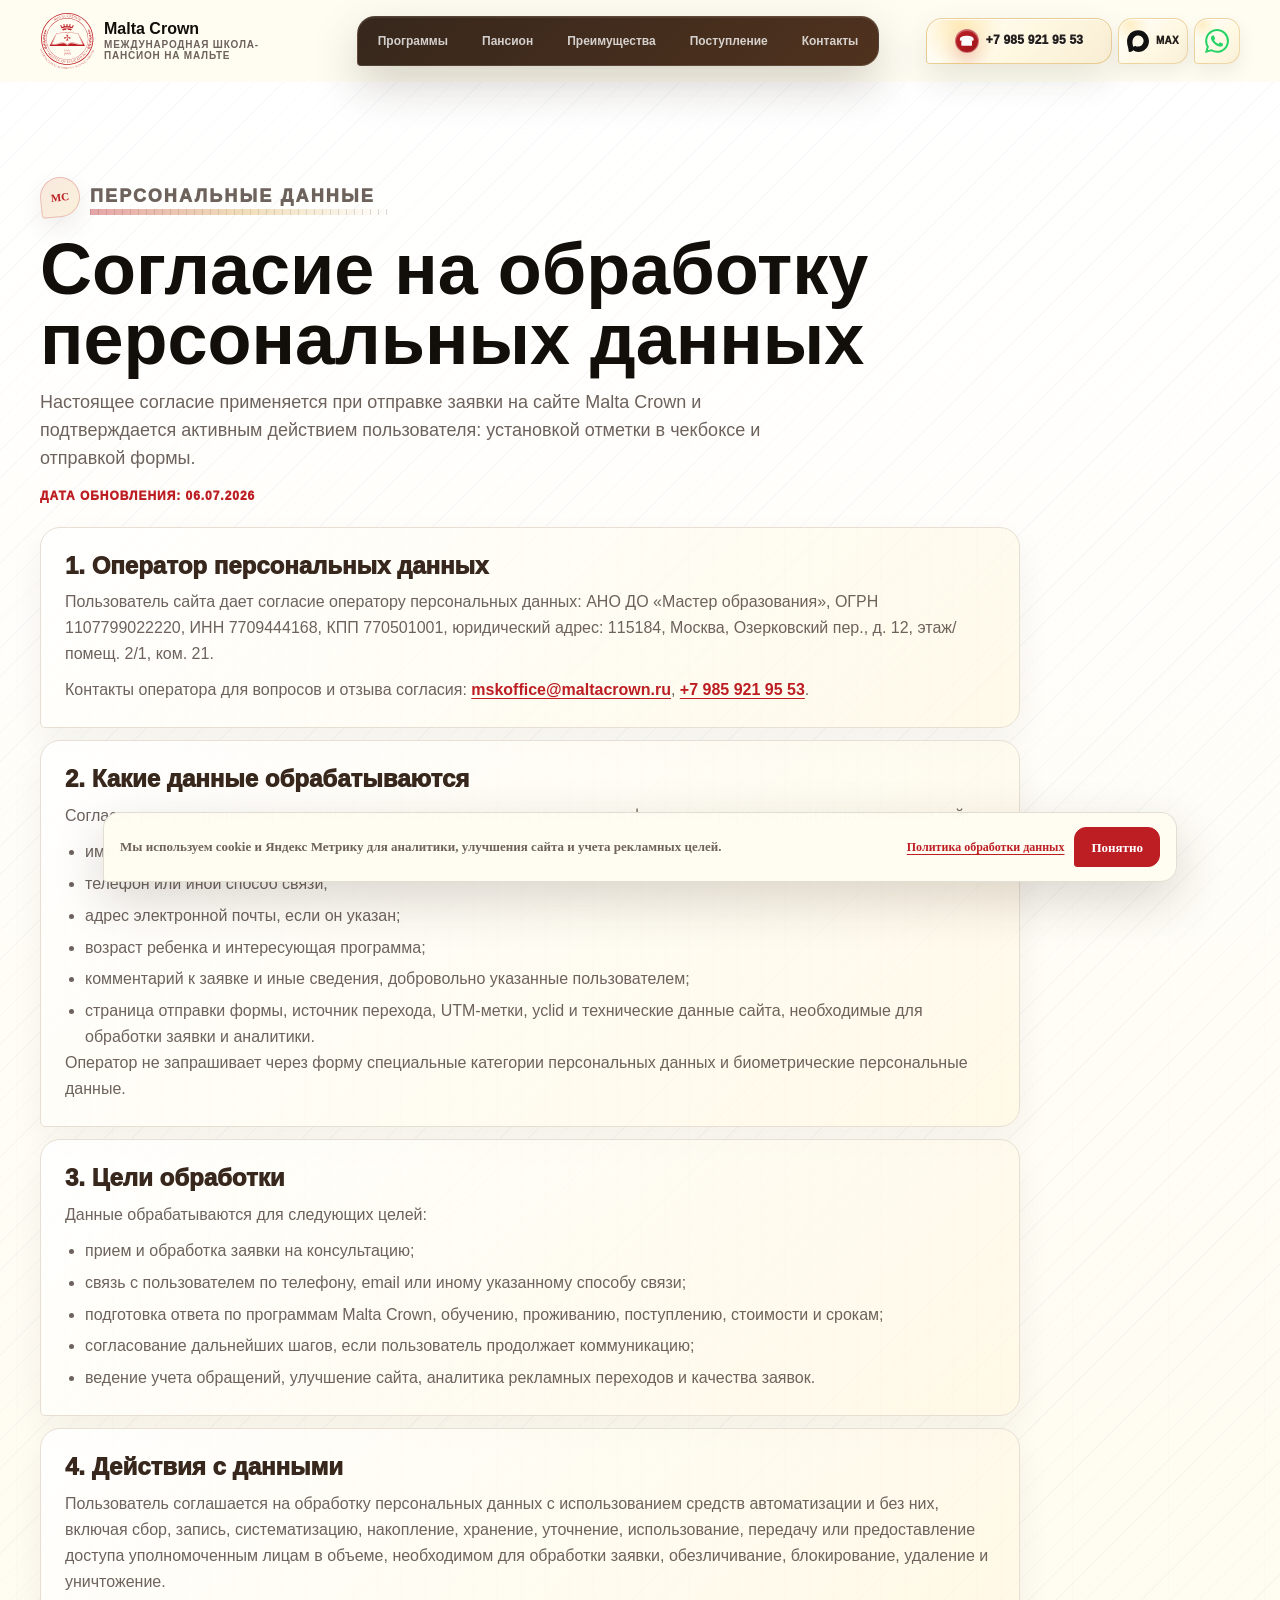
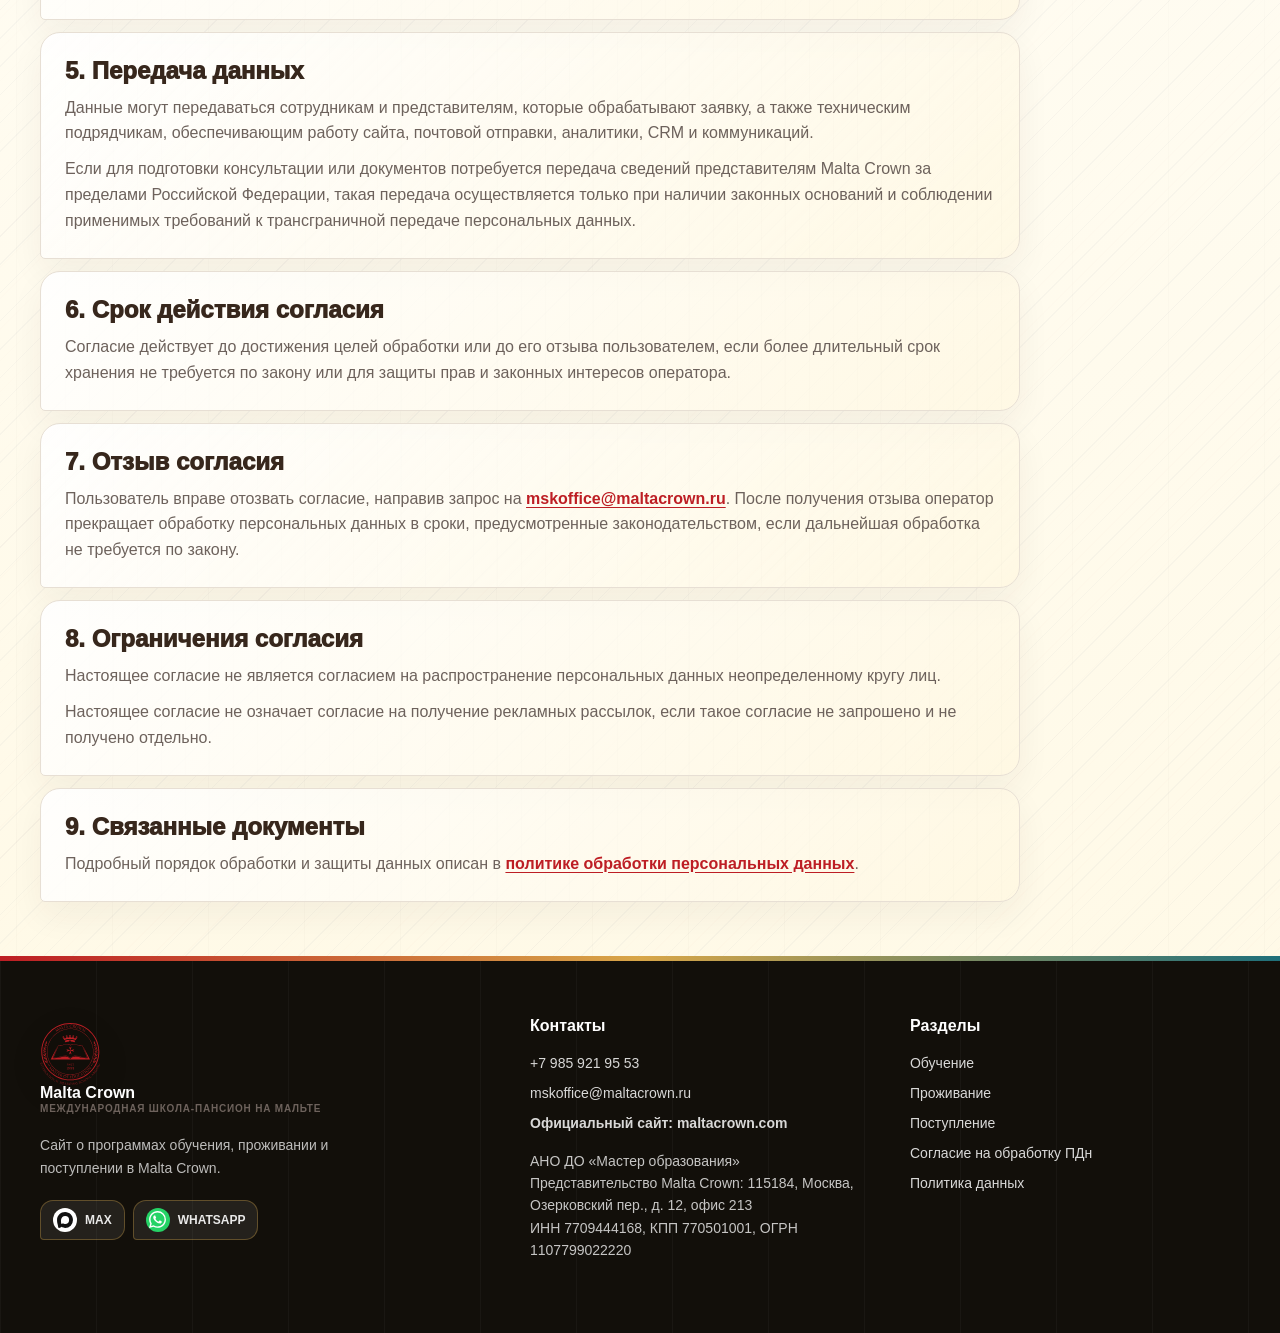
==== commit c099e119: "Add official website link to footer" ====
--- a/consent.html
+++ b/consent.html
@@ -213,6 +213,7 @@
             <h2>Контакты</h2>
             <a href="tel:+79859219553">+7 985 921 95 53</a>
             <a href="mailto:mskoffice@maltacrown.ru">mskoffice@maltacrown.ru</a>
+            <a class="mc-footer__official" href="https://maltacrown.com" target="_blank" rel="noopener">Официальный сайт: maltacrown.com</a>
             <address class="mc-footer__office">АНО ДО «Мастер образования»<br>Представительство Malta Crown: 115184, Москва, Озерковский пер., д. 12, офис 213<br>ИНН 7709444168, КПП 770501001, ОГРН 1107799022220</address>
           </div>
           <div>
--- a/assets/css/styles.css
+++ b/assets/css/styles.css
@@ -2480,6 +2480,10 @@
   outline: none;
 }
 
+.mc-footer__official {
+  font-weight: 850;
+}
+
 .mc-footer__socials {
   display: flex;
   flex-wrap: wrap;
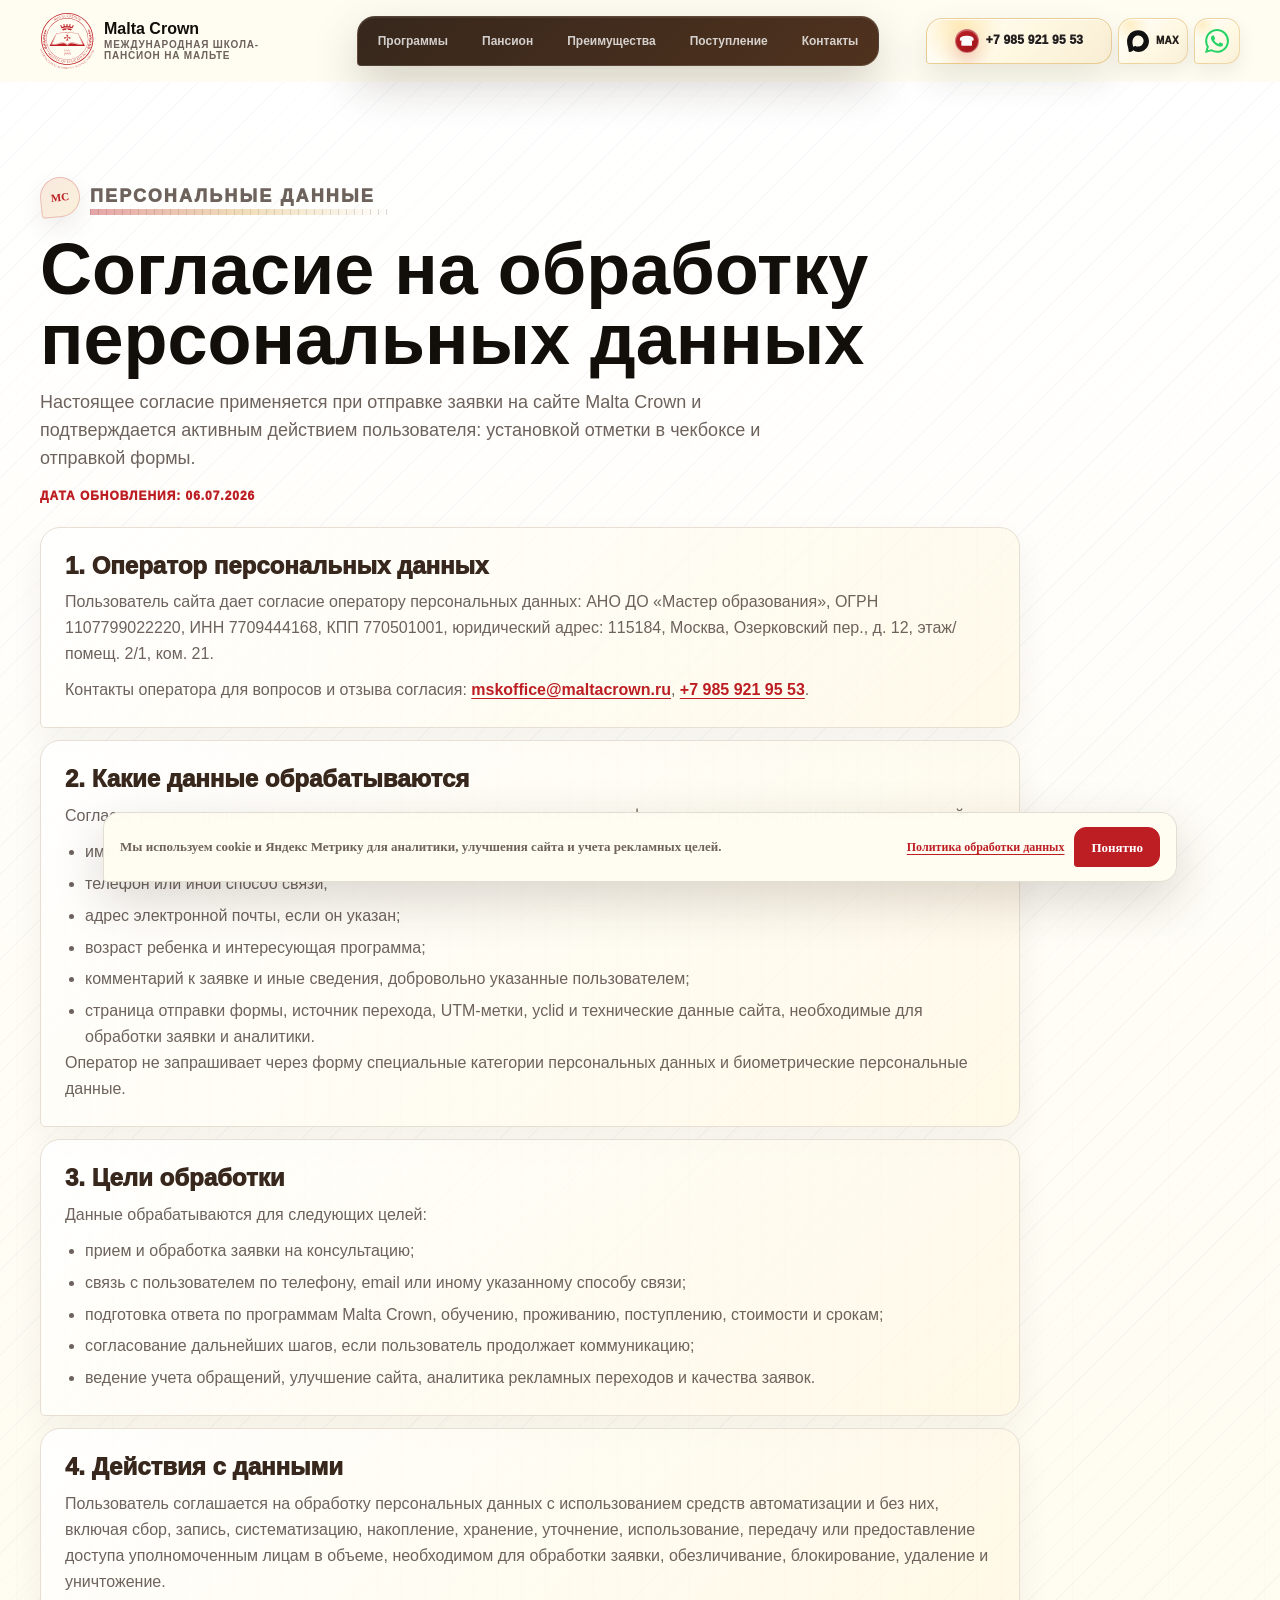
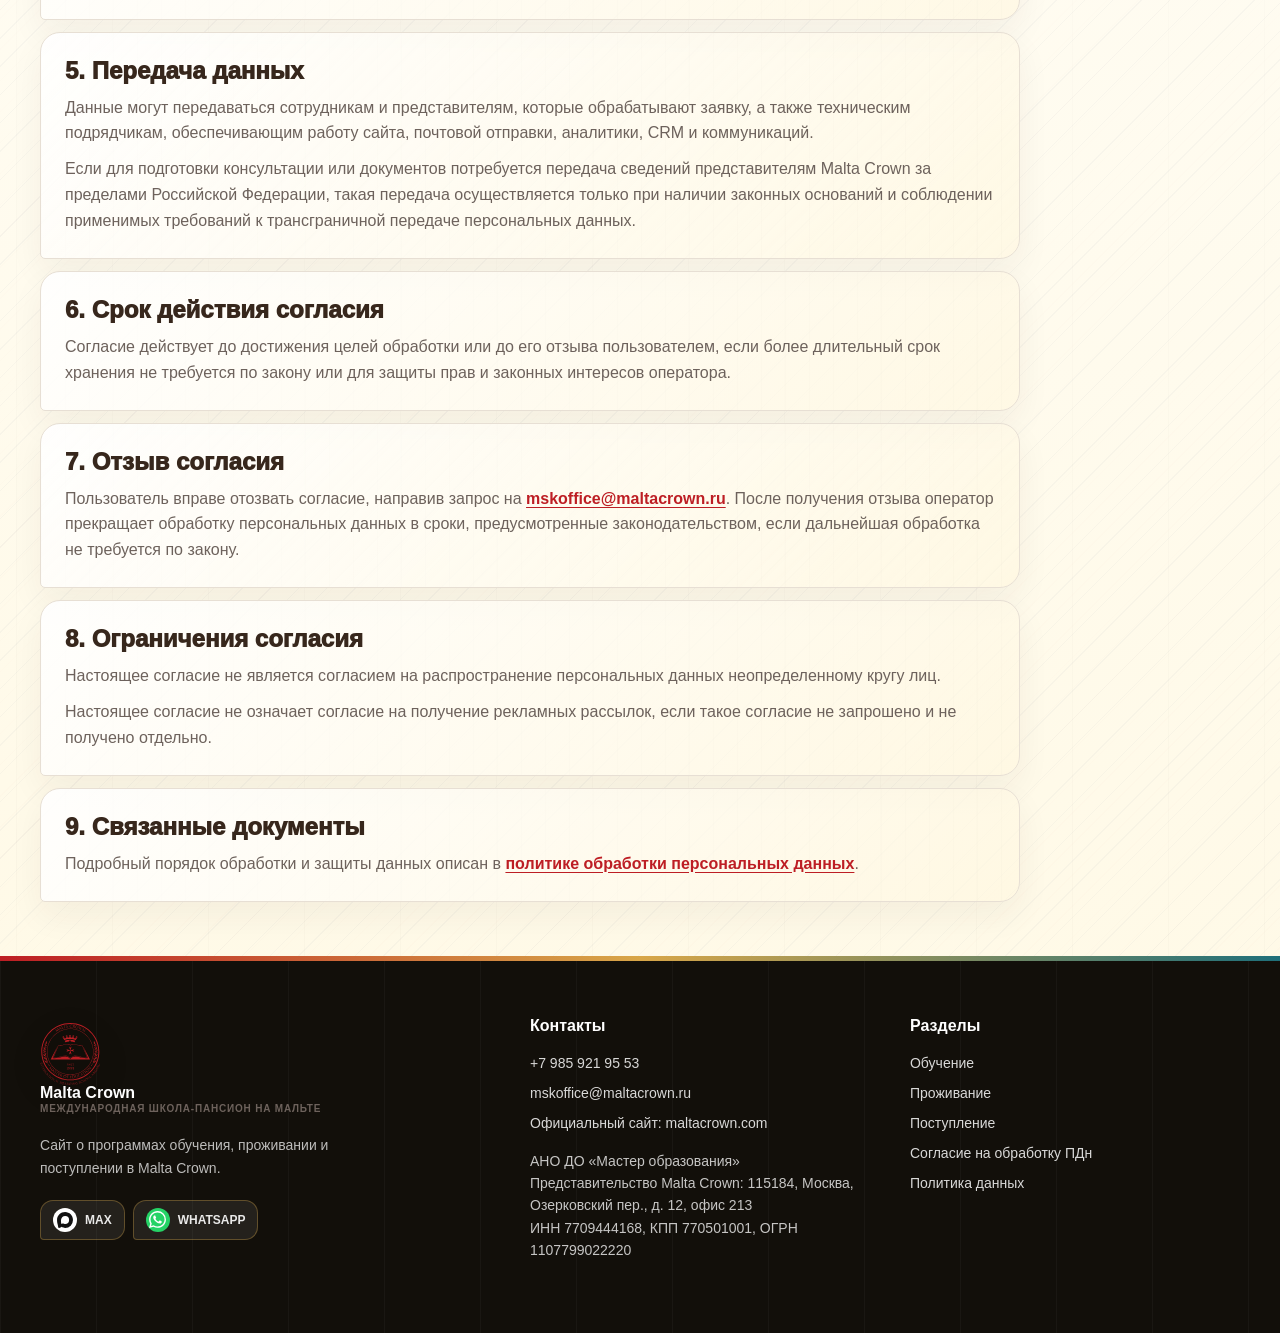
==== commit 2483825c: "Update MAX contact links" ====
--- a/consent.html
+++ b/consent.html
@@ -48,7 +48,7 @@
           <div class="mc-header__contacts" aria-label="Связаться с Malta Crown">
             <a class="mc-header__phone" href="tel:+79859219553">+7 985 921 95 53</a>
             <div class="mc-header__messengers">
-              <a class="mc-header__messenger mc-header__messenger--max" href="https://max.ru/" target="_blank" rel="noopener" aria-label="Связаться в MAX">
+              <a class="mc-header__messenger mc-header__messenger--max" href="https://max.ru/id7709444168_biz" target="_blank" rel="noopener" aria-label="Связаться в MAX">
                 <span class="mc-header__messenger-icon" aria-hidden="true">
                   <svg viewBox="0 0 42 42" focusable="false">
                     <path fill="currentColor" fill-rule="evenodd" d="M21.47 41.88c-4.11 0-6.02-.6-9.34-3-2.1 2.7-8.75 4.81-9.04 1.2 0-2.71-.6-5-1.28-7.5C1 29.5.08 26.07.08 21.1.08 9.23 9.82.3 21.36.3c11.55 0 20.6 9.37 20.6 20.91a20.6 20.6 0 0 1-20.49 20.67m.17-31.32c-5.62-.29-10 3.6-10.97 9.7-.8 5.05.62 11.2 1.83 11.52.58.14 2.04-1.04 2.95-1.95a10.4 10.4 0 0 0 5.08 1.81 10.7 10.7 0 0 0 11.19-9.97 10.7 10.7 0 0 0-10.08-11.1Z" clip-rule="evenodd"/>
@@ -191,7 +191,7 @@
             </a>
             <p>Сайт о программах обучения, проживании и поступлении в Malta Crown.</p>
             <div class="mc-footer__socials" aria-label="Мессенджеры Malta Crown">
-              <a class="mc-footer__social mc-footer__social--max" href="https://max.ru/" target="_blank" rel="noopener" aria-label="Связаться в MAX">
+              <a class="mc-footer__social mc-footer__social--max" href="https://max.ru/id7709444168_biz" target="_blank" rel="noopener" aria-label="Связаться в MAX">
                 <span class="mc-footer__social-icon" aria-hidden="true">
                   <svg viewBox="0 0 42 42" focusable="false">
                     <path fill="currentColor" fill-rule="evenodd" d="M21.47 41.88c-4.11 0-6.02-.6-9.34-3-2.1 2.7-8.75 4.81-9.04 1.2 0-2.71-.6-5-1.28-7.5C1 29.5.08 26.07.08 21.1.08 9.23 9.82.3 21.36.3c11.55 0 20.6 9.37 20.6 20.91a20.6 20.6 0 0 1-20.49 20.67m.17-31.32c-5.62-.29-10 3.6-10.97 9.7-.8 5.05.62 11.2 1.83 11.52.58.14 2.04-1.04 2.95-1.95a10.4 10.4 0 0 0 5.08 1.81 10.7 10.7 0 0 0 11.19-9.97 10.7 10.7 0 0 0-10.08-11.1Z" clip-rule="evenodd"/>
--- a/assets/css/styles.css
+++ b/assets/css/styles.css
@@ -342,24 +342,74 @@
 }
 
 .mc-menu-button {
+  position: relative;
   display: none;
-  width: 44px;
-  height: 44px;
+  width: 52px;
+  height: 52px;
   align-items: center;
   justify-content: center;
-  flex-direction: column;
-  gap: 5px;
   border: 1px solid var(--mc-line);
   border-radius: 50%;
   background: var(--mc-brown);
   color: #fff;
   cursor: pointer;
+  -webkit-tap-highlight-color: transparent;
+  transition: background-color 180ms ease, box-shadow 180ms ease, transform 180ms ease;
+}
+
+.mc-menu-button:hover,
+.mc-menu-button:focus-visible {
+  background: var(--mc-brown-2);
+  box-shadow: 0 10px 24px rgba(55, 39, 28, 0.18);
+}
+
+.mc-menu-button:focus-visible {
+  outline: 2px solid rgba(189, 30, 36, 0.42);
+  outline-offset: 3px;
+}
+
+.mc-menu-button:active {
+  transform: scale(0.96);
 }
 
 .mc-menu-button span {
-  width: 17px;
+  position: absolute;
+  left: 50%;
+  width: 22px;
   height: 2px;
+  border-radius: 999px;
   background: currentColor;
+  transform: translate(-50%, var(--mc-menu-line-y)) rotate(0deg);
+  transform-origin: center;
+  transition: transform 280ms cubic-bezier(0.22, 1, 0.36, 1), opacity 180ms ease;
+}
+
+.mc-menu-button span:nth-child(1) {
+  --mc-menu-line-y: -7px;
+}
+
+.mc-menu-button span:nth-child(2) {
+  --mc-menu-line-y: 0px;
+}
+
+.mc-menu-button span:nth-child(3) {
+  --mc-menu-line-y: 7px;
+}
+
+.mc-menu-button.is-open span:nth-child(1),
+.mc-menu-button[aria-expanded="true"] span:nth-child(1) {
+  transform: translate(-50%, 0) rotate(45deg);
+}
+
+.mc-menu-button.is-open span:nth-child(2),
+.mc-menu-button[aria-expanded="true"] span:nth-child(2) {
+  opacity: 0;
+  transform: translate(-50%, 0) scaleX(0.35);
+}
+
+.mc-menu-button.is-open span:nth-child(3),
+.mc-menu-button[aria-expanded="true"] span:nth-child(3) {
+  transform: translate(-50%, 0) rotate(-45deg);
 }
 
 .mc-button {
@@ -769,11 +819,31 @@
 .mc-hero__lead--expanded {
   display: grid;
   max-width: 650px;
-  gap: 10px;
+  gap: 8px;
 }
 
 .mc-hero__lead--expanded p {
+  position: relative;
   margin: 0;
+  border: 1px solid rgba(216, 166, 72, 0.18);
+  border-radius: 8px 8px 8px 3px;
+  background:
+    linear-gradient(135deg, rgba(255, 255, 255, 0.88), rgba(255, 247, 223, 0.66)),
+    rgba(255, 253, 242, 0.84);
+  color: var(--mc-text);
+  padding: 11px 14px 11px 18px;
+  box-shadow: 0 12px 28px rgba(55, 39, 28, 0.07), inset 0 1px 0 rgba(255, 255, 255, 0.72);
+}
+
+.mc-hero__lead--expanded p::before {
+  position: absolute;
+  left: 8px;
+  top: 12px;
+  bottom: 12px;
+  width: 3px;
+  border-radius: 999px;
+  background: linear-gradient(180deg, rgba(189, 30, 36, 0.46), rgba(216, 166, 72, 0.72));
+  content: "";
 }
 
 .mc-admissions__deadline span {
@@ -1263,48 +1333,106 @@
     var(--mc-surface);
 }
 
+.mc-programmes .mc-section__head {
+  max-width: 1120px;
+  margin-bottom: 24px;
+}
+
+.mc-programmes .mc-section__intro {
+  grid-template-columns: repeat(2, minmax(0, 1fr));
+  gap: 10px;
+  max-width: none;
+}
+
+.mc-programmes .mc-section__intro p {
+  position: relative;
+  overflow: hidden;
+  min-height: 100%;
+  border: 1px solid rgba(216, 166, 72, 0.22);
+  border-radius: 18px 18px 18px 5px;
+  background:
+    linear-gradient(135deg, rgba(255, 255, 255, 0.96), rgba(255, 247, 223, 0.86)),
+    repeating-linear-gradient(90deg, rgba(55, 39, 28, 0.045) 0 1px, transparent 1px 24px);
+  color: #4a403a;
+  font-size: 16px;
+  line-height: 1.62;
+  padding: 17px 18px 17px 25px;
+  box-shadow:
+    0 16px 40px rgba(55, 39, 28, 0.075),
+    inset 0 1px 0 rgba(255, 255, 255, 0.78);
+}
+
+.mc-programmes .mc-section__intro p::before {
+  position: absolute;
+  left: 11px;
+  top: 16px;
+  bottom: 16px;
+  width: 4px;
+  border-radius: 999px;
+  background: linear-gradient(180deg, rgba(189, 30, 36, 0.72), rgba(216, 166, 72, 0.76));
+  content: "";
+}
+
+.mc-programmes .mc-section__intro p:nth-child(2)::before {
+  background: linear-gradient(180deg, rgba(31, 111, 122, 0.74), rgba(216, 166, 72, 0.64));
+}
+
+.mc-programmes .mc-section__intro p:nth-child(3)::before {
+  background: linear-gradient(180deg, rgba(10, 31, 86, 0.72), rgba(189, 30, 36, 0.62));
+}
+
+.mc-programmes .mc-section__intro p:nth-child(4)::before {
+  background: linear-gradient(180deg, rgba(216, 166, 72, 0.9), rgba(55, 39, 28, 0.54));
+}
+
+.mc-programme-carousel {
+  position: relative;
+  overflow: hidden;
+  border: 1px solid rgba(55, 39, 28, 0.14);
+  border-radius: 22px 22px 22px 6px;
+  background:
+    linear-gradient(135deg, rgba(255, 255, 255, 0.8), rgba(255, 247, 223, 0.68)),
+    repeating-linear-gradient(90deg, rgba(55, 39, 28, 0.045) 0 1px, transparent 1px 32px);
+  padding: 8px;
+  box-shadow: 0 22px 54px rgba(55, 39, 28, 0.09);
+}
+
 .mc-programme-tabs {
   position: relative;
+  z-index: 2;
   display: grid;
   grid-template-columns: repeat(4, minmax(0, 1fr));
   gap: 6px;
-  margin-bottom: 14px;
-  border: 1px solid rgba(55, 39, 28, 0.14);
-  border-radius: 20px;
-  background:
-    linear-gradient(135deg, rgba(255, 255, 255, 0.78), rgba(255, 247, 223, 0.64)),
-    repeating-linear-gradient(90deg, rgba(55, 39, 28, 0.045) 0 1px, transparent 1px 32px);
-  padding: 6px;
-  box-shadow: 0 18px 45px rgba(55, 39, 28, 0.07);
+  margin: 0 0 8px;
 }
 
 .mc-programme-tabs button {
   position: relative;
   display: grid;
-  min-height: 66px;
+  min-height: 56px;
   align-content: center;
-  gap: 6px;
+  gap: 4px;
   border: 0;
   border-radius: 14px 14px 14px 4px;
-  background: transparent;
+  background: rgba(255, 253, 242, 0.64);
   color: var(--mc-brown);
   cursor: pointer;
   font: inherit;
-  font-size: 13px;
+  font-size: 12px;
   font-weight: 900;
-  line-height: 1.15;
+  line-height: 1.12;
   overflow-wrap: anywhere;
-  padding: 10px 12px 10px 40px;
+  padding: 8px 10px 8px 34px;
   text-align: left;
-  transition: background 180ms ease, color 180ms ease, transform 180ms ease;
+  transition: background 180ms ease, color 180ms ease, box-shadow 180ms ease, transform 180ms ease;
 }
 
 .mc-programme-tabs button::before {
   position: absolute;
-  left: 16px;
+  left: 13px;
   top: 50%;
-  width: 14px;
-  height: 14px;
+  width: 12px;
+  height: 12px;
   border: 2px solid rgba(189, 30, 36, 0.34);
   border-radius: 50%;
   background: #fff;
@@ -1316,10 +1444,10 @@
   display: block;
   color: #0f7580;
   content: attr(data-track);
-  font-size: 11px;
+  font-size: 10px;
   font-weight: 950;
-  letter-spacing: 0.06em;
-  line-height: 1.15;
+  letter-spacing: 0.05em;
+  line-height: 1.1;
   text-transform: uppercase;
 }
 
@@ -1332,6 +1460,10 @@
   transform: translateY(-1px);
 }
 
+.mc-programme-tabs button:focus-visible {
+  box-shadow: 0 0 0 3px rgba(216, 166, 72, 0.34);
+}
+
 .mc-programme-tabs button:hover::before,
 .mc-programme-tabs button:focus-visible::before,
 .mc-programme-tabs button.is-active::before {
@@ -1345,112 +1477,96 @@
   color: #ffe5a6;
 }
 
-.mc-programme-stage {
+.mc-programme-viewport {
+  position: relative;
+  overflow: hidden;
+  border: 1px solid rgba(55, 39, 28, 0.12);
+  border-radius: 18px 18px 18px 4px;
+  background:
+    linear-gradient(135deg, rgba(255, 255, 255, 0.92), rgba(255, 250, 221, 0.8)),
+    var(--mc-bg);
+}
+
+.mc-programme-stage,
+.mc-programme-stage[hidden] {
   display: none;
-  align-items: start;
-  grid-template-columns: 1.15fr 0.85fr;
-  gap: 16px;
 }
 
 .mc-programme-stage.is-active {
-  display: grid;
-}
-
-.mc-programme-card {
+  display: block;
+}
+
+.mc-programme-slide {
   position: relative;
   display: grid;
-  grid-template-rows: auto auto auto auto;
-  min-height: 0;
-  align-content: start;
-  gap: 0;
-  overflow: hidden;
-  border: 1px solid var(--mc-border);
-  border-radius: 20px 20px 20px 5px;
-  background:
-    linear-gradient(135deg, rgba(255, 255, 255, 0.86), rgba(255, 250, 221, 0.78)),
-    var(--mc-bg);
-  padding: 0;
-  transition: border-color 180ms ease, box-shadow 180ms ease, transform 180ms ease;
-}
-
-.mc-programme-card::before {
-  content: none;
-}
-
-.mc-programme-card::after {
-  position: absolute;
-  right: 16px;
-  bottom: 12px;
+  grid-template-columns: minmax(300px, 0.9fr) minmax(0, 1.1fr);
+  min-height: 392px;
+}
+
+.mc-programme-slide::after {
+  position: absolute;
+  right: 24px;
+  bottom: 18px;
   z-index: 1;
-  color: rgba(55, 39, 28, 0.05);
+  color: rgba(55, 39, 28, 0.045);
   content: "MC";
   font-family: var(--mc-font-serif);
-  font-size: 96px;
+  font-size: 112px;
   font-style: italic;
   line-height: 1;
-}
-
-.mc-programme-card::before,
-.mc-programme-card::after {
   pointer-events: none;
 }
 
-.mc-programme-card:hover {
-  border-color: rgba(189, 30, 36, 0.24);
-  box-shadow: 0 20px 55px rgba(55, 39, 28, 0.11);
-  transform: translateY(-3px);
-}
-
-.mc-programme-card__photo {
+.mc-programme-slide__media {
   position: relative;
   z-index: 2;
-  display: block;
+  min-height: 100%;
+  margin: 0;
+  overflow: hidden;
+  border-right: 1px solid rgba(55, 39, 28, 0.12);
+  background: var(--mc-bg-soft);
+}
+
+.mc-programme-slide__media img {
   width: 100%;
-  height: clamp(210px, 22vw, 280px);
-  border: 0;
-  border-radius: 19px 19px 0 0;
-  box-shadow: none;
+  height: 100%;
+  min-height: 392px;
   object-fit: cover;
-  transform: none;
-  transition: filter 260ms ease;
-}
-
-.mc-programme-card:hover .mc-programme-card__photo {
+  transition: filter 260ms ease, transform 260ms ease;
+}
+
+.mc-programme-carousel:hover .mc-programme-slide__media img {
   filter: saturate(1.04) contrast(1.02);
-  transform: none;
-}
-
-.mc-programme-card--feature {
-  background:
-    linear-gradient(135deg, rgba(255, 243, 230, 0.9), rgba(242, 248, 235, 0.78)),
-    repeating-linear-gradient(135deg, rgba(189, 30, 36, 0.06) 0 1px, transparent 1px 18px),
-    var(--mc-bg-soft);
-}
-
-.mc-programme-card--feature .mc-programme-card__photo {
-  height: clamp(230px, 24vw, 300px);
-}
-
-.mc-programme-card--illustrated {
-  background:
-    linear-gradient(135deg, rgba(255, 255, 255, 0.9), rgba(255, 247, 223, 0.78)),
-    repeating-linear-gradient(135deg, rgba(216, 166, 72, 0.045) 0 1px, transparent 1px 18px),
-    var(--mc-bg);
-}
-
-.mc-programme-card--illustrated .mc-programme-card__photo {
-  width: 100%;
-  height: clamp(200px, 21vw, 260px);
-  transform: none;
-}
-
-.mc-programme-card--illustrated:hover .mc-programme-card__photo {
-  transform: none;
-}
-
-.mc-programme-card span {
+}
+
+.mc-programme-slide__media figcaption {
+  position: absolute;
+  left: 18px;
+  bottom: 18px;
+  max-width: calc(100% - 36px);
+  border: 1px solid rgba(255, 229, 166, 0.54);
+  border-radius: 999px;
+  background: rgba(55, 39, 28, 0.82);
+  color: #ffe5a6;
+  font-size: 12px;
+  font-weight: 950;
+  letter-spacing: 0.08em;
+  line-height: 1;
+  padding: 8px 11px;
+  text-transform: uppercase;
+}
+
+.mc-programme-slide__copy {
   position: relative;
   z-index: 2;
+  display: flex;
+  min-width: 0;
+  flex-direction: column;
+  justify-content: center;
+  padding: 28px 32px 30px;
+}
+
+.mc-programme-slide__eyebrow {
   display: inline-flex;
   width: fit-content;
   max-width: 100%;
@@ -1458,35 +1574,82 @@
   border-radius: 999px;
   background: rgba(255, 253, 242, 0.92);
   color: var(--mc-red);
-  font-size: 13px;
-  font-weight: 900;
-  letter-spacing: 0.04em;
+  font-size: 12px;
+  font-weight: 950;
+  letter-spacing: 0.05em;
   line-height: 1.15;
-  margin: 22px 24px 0;
-  padding: 5px 9px;
-  text-shadow: none;
+  margin-bottom: 11px;
+  padding: 6px 10px;
   text-transform: uppercase;
 }
 
-.mc-programme-card h3 {
-  position: relative;
-  z-index: 2;
+.mc-programme-slide h3 {
   margin: 0;
   color: var(--mc-ink);
-  font-size: 27px;
+  font-size: 40px;
   font-weight: 950;
-  line-height: 1.12;
-  margin: 10px 24px 0;
-}
-
-.mc-programme-card p {
+  line-height: 1.02;
+}
+
+.mc-programme-slide p {
+  max-width: 620px;
+  margin: 12px 0 0;
+  color: var(--mc-muted);
+  font-size: 16px;
+  line-height: 1.5;
+}
+
+.mc-programme-slide__note {
   position: relative;
-  z-index: 2;
-  max-width: none;
-  margin: 10px 24px 24px;
+  margin-top: 18px;
+  border: 1px solid rgba(216, 166, 72, 0.22);
+  border-left: 4px solid var(--mc-gold);
+  border-radius: 15px 15px 15px 4px;
+  background:
+    linear-gradient(135deg, rgba(255, 253, 242, 0.88), rgba(242, 248, 235, 0.72)),
+    repeating-linear-gradient(135deg, rgba(216, 166, 72, 0.05) 0 1px, transparent 1px 16px);
+  padding: 14px 16px 15px;
+}
+
+.mc-programme-slide__note span {
+  display: block;
+  color: var(--mc-sea);
+  font-size: 10px;
+  font-weight: 950;
+  letter-spacing: 0.12em;
+  line-height: 1;
+  margin-bottom: 7px;
+  text-transform: uppercase;
+}
+
+.mc-programme-slide__note strong {
+  display: block;
+  color: var(--mc-brown);
+  font-size: 17px;
+  font-weight: 950;
+  line-height: 1.15;
+}
+
+.mc-programme-slide__note p {
+  margin-top: 7px;
+  color: #544942;
+  font-size: 14px;
+  line-height: 1.42;
+}
+
+.mc-programme-slide__list {
+  display: grid;
+  grid-template-columns: repeat(2, minmax(0, 1fr));
+  gap: 7px 18px;
+  margin: 14px 0 0;
   color: var(--mc-muted);
-  font-size: 15px;
-  line-height: 1.52;
+  font-size: 14px;
+  line-height: 1.35;
+  padding-left: 18px;
+}
+
+.mc-programme-slide__list li::marker {
+  color: var(--mc-red);
 }
 
 .mc-editorial {
@@ -2481,7 +2644,8 @@
 }
 
 .mc-footer__official {
-  font-weight: 850;
+  color: rgba(255, 255, 255, 0.72);
+  font-weight: 400;
 }
 
 .mc-footer__socials {
@@ -2655,6 +2819,14 @@
   }
 }
 
+@media (prefers-reduced-motion: reduce) {
+  .mc-menu-button,
+  .mc-menu-button span,
+  .mc-nav {
+    transition: none;
+  }
+}
+
 @keyframes mcBadgeFloat {
   0%,
   100% {
@@ -2750,41 +2922,40 @@
   }
 
   .mc-programme-tabs {
-    margin-bottom: 12px;
+    margin-bottom: 7px;
   }
 
   .mc-programme-tabs button {
-    min-height: 50px;
+    min-height: 48px;
     font-size: 12px;
     padding-top: 8px;
     padding-bottom: 8px;
   }
 
-  .mc-programme-card,
-  .mc-programme-card--feature,
-  .mc-programme-card--illustrated {
-    min-height: 0;
-    padding: 0;
-  }
-
-  .mc-programme-card__photo {
-    width: 100%;
-    height: 210px;
-    border-width: 0;
-  }
-
-  .mc-programme-card--illustrated .mc-programme-card__photo {
-    width: 100%;
-    height: 200px;
-  }
-
-  .mc-programme-card h3 {
-    font-size: 25px;
-  }
-
-  .mc-programme-card p {
+  .mc-programme-slide {
+    min-height: 330px;
+  }
+
+  .mc-programme-slide__media img {
+    min-height: 330px;
+  }
+
+  .mc-programme-slide__copy {
+    padding: 22px 26px 24px;
+  }
+
+  .mc-programme-slide h3 {
+    font-size: 32px;
+  }
+
+  .mc-programme-slide p {
     font-size: 14px;
     line-height: 1.44;
+  }
+
+  .mc-programme-slide__note {
+    margin-top: 13px;
+    padding: 12px 14px;
   }
 
   .mc-editorial__grid {
@@ -2956,19 +3127,29 @@
   .mc-nav {
     position: fixed;
     inset: 82px 20px auto;
-    display: none;
+    display: flex;
     flex-direction: column;
     align-items: stretch;
     justify-self: auto;
+    opacity: 0;
+    visibility: hidden;
+    pointer-events: none;
+    transform: translateY(-8px) scale(0.98);
+    transform-origin: top right;
     border-radius: 18px 18px 18px 4px;
     background:
       linear-gradient(135deg, #fff, rgba(255, 247, 223, 0.86));
     box-shadow: var(--mc-shadow);
     padding: 10px;
+    transition: opacity 220ms ease, transform 260ms cubic-bezier(0.22, 1, 0.36, 1), visibility 0s linear 260ms;
   }
 
   .mc-nav.is-open {
-    display: flex;
+    opacity: 1;
+    visibility: visible;
+    pointer-events: auto;
+    transform: translateY(0) scale(1);
+    transition-delay: 0s;
   }
 
   .mc-nav a {
@@ -3116,6 +3297,14 @@
     padding: 18px 16px 14px;
   }
 
+  .mc-hero__content {
+    display: contents;
+  }
+
+  .mc-hero__content > .mc-kicker {
+    order: 1;
+  }
+
   .mc-kicker {
     font-size: 10px;
     line-height: 1.35;
@@ -3133,15 +3322,32 @@
   }
 
   .mc-hero h1 {
-    margin-top: 12px;
+    order: 2;
+    margin-top: 0;
     font-size: 34px;
     line-height: 1.04;
   }
 
   .mc-hero__lead {
-    margin-top: 12px;
+    order: 5;
+    margin-top: 0;
     font-size: 14px;
     line-height: 1.5;
+  }
+
+  .mc-hero__lead--expanded {
+    gap: 7px;
+  }
+
+  .mc-hero__lead--expanded p {
+    padding: 10px 12px 10px 16px;
+    box-shadow: 0 10px 20px rgba(55, 39, 28, 0.06), inset 0 1px 0 rgba(255, 255, 255, 0.72);
+  }
+
+  .mc-hero__lead--expanded p::before {
+    left: 7px;
+    top: 11px;
+    bottom: 11px;
   }
 
   .mc-admissions__deadline-count small {
@@ -3151,7 +3357,8 @@
 
   .mc-hero__actions {
     display: grid;
-    margin-top: 16px;
+    order: 3;
+    margin-top: 0;
   }
 
   .mc-button {
@@ -3163,6 +3370,7 @@
   }
 
   .mc-hero__visual {
+    order: 4;
     min-height: 220px;
   }
 
@@ -3254,9 +3462,9 @@
     grid-template-columns: 44px minmax(0, 1fr);
     grid-template-rows: 44px auto;
     gap: 0 10px;
-    min-height: 150px;
+    min-height: 112px;
     align-content: start;
-    padding: 16px 12px 14px;
+    padding: 14px 12px 13px 16px;
   }
 
   .mc-trust__badge {
@@ -3300,20 +3508,45 @@
     line-height: 1.58;
   }
 
+  .mc-programmes .mc-section__head {
+    margin-bottom: 16px;
+  }
+
+  .mc-programmes .mc-section__intro {
+    grid-template-columns: 1fr;
+    gap: 8px;
+  }
+
+  .mc-programmes .mc-section__intro p {
+    border-radius: 15px 15px 15px 4px;
+    font-size: 15px;
+    line-height: 1.52;
+    padding: 13px 13px 13px 21px;
+    box-shadow:
+      0 10px 24px rgba(55, 39, 28, 0.065),
+      inset 0 1px 0 rgba(255, 255, 255, 0.78);
+  }
+
+  .mc-programmes .mc-section__intro p::before {
+    left: 9px;
+    top: 13px;
+    bottom: 13px;
+    width: 3px;
+  }
+
   .mc-programme-tabs {
     display: grid;
     grid-template-columns: repeat(2, minmax(0, 1fr));
     gap: 5px;
-    margin-bottom: 14px;
-    padding: 6px;
+    margin-bottom: 6px;
   }
 
   .mc-programme-tabs button {
-    min-height: 64px;
+    min-height: 56px;
     border-radius: 14px 14px 14px 4px;
     font-size: 11px;
-    line-height: 1.15;
-    padding: 10px 8px 10px 32px;
+    line-height: 1.12;
+    padding: 9px 8px 9px 31px;
     min-width: 0;
     overflow-wrap: anywhere;
   }
@@ -3329,60 +3562,85 @@
     letter-spacing: 0.04em;
   }
 
-  .mc-programme-stage,
-  .mc-programme-stage.is-active {
+  .mc-programme-slide {
     grid-template-columns: 1fr;
-  }
-
-  .mc-programme-card,
-  .mc-programme-card--feature {
     min-height: 0;
-    padding: 0;
-  }
-
-  .mc-programme-card::before {
-    content: none;
-  }
-
-  .mc-programme-card::after {
-    right: 12px;
+  }
+
+  .mc-programme-slide::after {
+    right: 14px;
     bottom: 10px;
-    z-index: 1;
-    display: block;
-    background: none;
-    color: rgba(55, 39, 28, 0.05);
-    content: "MC";
-  }
-
-  .mc-programme-card__photo {
-    display: block !important;
-    height: 178px;
-  }
-
-  .mc-programme-card--illustrated .mc-programme-card__photo {
-    display: block !important;
+    font-size: 78px;
+  }
+
+  .mc-programme-slide__media {
     height: 170px;
-  }
-
-  .mc-programme-card h3 {
+    min-height: 0;
+    border-right: 0;
+    border-bottom: 1px solid rgba(55, 39, 28, 0.12);
+  }
+
+  .mc-programme-slide__media img {
+    height: 100%;
+    min-height: 0;
+  }
+
+  .mc-programme-slide__media figcaption {
+    left: 14px;
+    bottom: 12px;
+    font-size: 10px;
+    padding: 7px 9px;
+  }
+
+  .mc-programme-slide__copy {
+    padding: 17px 18px 18px;
+  }
+
+  .mc-programme-slide__eyebrow {
+    font-size: 10px;
+    margin-bottom: 8px;
+    padding: 5px 8px;
+  }
+
+  .mc-programme-slide h3 {
     font-size: 24px;
-    margin: 9px 20px 0;
     text-shadow: 0 1px 0 rgba(255, 253, 244, 0.85);
   }
 
-  .mc-programme-card p {
+  .mc-programme-slide p {
     color: #544942;
     font-size: 14px;
-    line-height: 1.45;
-    margin: 8px 20px 20px;
+    line-height: 1.42;
+    margin-top: 8px;
     text-shadow: 0 1px 0 rgba(255, 253, 244, 0.75);
   }
 
-  .mc-programme-card span {
-    font-size: 11px;
-    margin: 18px 20px 0;
-    padding: 5px 8px;
-    text-shadow: none;
+  .mc-programme-slide__note {
+    margin-top: 11px;
+    padding: 11px 12px;
+  }
+
+  .mc-programme-slide__note span {
+    font-size: 9px;
+    margin-bottom: 6px;
+  }
+
+  .mc-programme-slide__note strong {
+    font-size: 15px;
+  }
+
+  .mc-programme-slide__note p {
+    font-size: 13px;
+    line-height: 1.36;
+    margin-top: 6px;
+  }
+
+  .mc-programme-slide__list {
+    gap: 5px 14px;
+    font-size: 13px;
+    line-height: 1.3;
+    margin-top: 10px;
+    padding-left: 17px;
   }
 
   .mc-editorial__grid {
@@ -3539,7 +3797,7 @@
   }
 
   .mc-malta__items {
-    grid-template-columns: repeat(2, minmax(0, 1fr));
+    grid-template-columns: 1fr;
     gap: 8px;
   }
 
@@ -3554,10 +3812,12 @@
   }
 
   .mc-malta__items span {
-    min-height: 86px;
+    min-height: 72px;
     font-size: 13px;
     line-height: 1.25;
     padding: 18px 36px 14px 12px;
+    overflow-wrap: normal;
+    white-space: nowrap;
   }
 
   .mc-check-list {
@@ -3716,33 +3976,108 @@
 
   .mc-trust__grid {
     grid-template-columns: 1fr;
+    gap: 6px;
+  }
+
+  .mc-trust {
+    padding-bottom: 30px;
+  }
+
+  .mc-trust article {
+    grid-template-columns: 42px minmax(0, 1fr);
+    grid-template-rows: auto auto;
+    gap: 1px 9px;
+    min-height: 72px;
+    align-content: center;
+    padding: 10px 12px 10px 17px;
+    border-radius: 14px 14px 14px 4px;
+    box-shadow: 0 10px 24px rgba(55, 39, 28, 0.055);
+  }
+
+  .mc-trust article::after {
+    width: 5px;
+  }
+
+  .mc-trust__badge {
+    width: 34px;
+    height: 34px;
+    align-self: center;
+  }
+
+  .mc-trust span {
+    align-items: center;
+    font-size: 21px;
+    line-height: 1;
+  }
+
+  .mc-trust strong {
+    font-size: 11px;
+    line-height: 1.15;
   }
 
   .mc-programme-tabs {
     grid-template-columns: repeat(2, minmax(0, 1fr));
-    gap: 6px;
+    gap: 4px;
+    margin-bottom: 5px;
   }
 
   .mc-programme-tabs button {
-    min-height: 64px;
+    min-height: 44px;
     font-size: 10px;
-    padding: 8px 8px 8px 28px;
+    padding: 7px 7px 7px 25px;
   }
 
   .mc-programme-tabs button::before {
-    left: 10px;
+    left: 9px;
+    width: 10px;
+    height: 10px;
   }
 
   .mc-programme-tabs button::after {
-    display: block;
-    font-size: 10px;
-    letter-spacing: 0.03em;
-  }
-
-  .mc-programme-card__photo,
-  .mc-programme-card--illustrated .mc-programme-card__photo {
-    display: block !important;
-    height: 156px;
+    display: none;
+  }
+
+  .mc-programme-slide__media {
+    height: 136px;
+  }
+
+  .mc-programme-slide__copy {
+    padding: 12px 14px 13px;
+  }
+
+  .mc-programme-slide__eyebrow {
+    display: none;
+  }
+
+  .mc-programme-slide h3 {
+    font-size: 21px;
+  }
+
+  .mc-programme-slide p {
+    font-size: 12px;
+    line-height: 1.34;
+  }
+
+  .mc-programme-slide__note {
+    margin-top: 8px;
+    padding: 9px 10px;
+  }
+
+  .mc-programme-slide__note strong {
+    font-size: 13px;
+  }
+
+  .mc-programme-slide__note p,
+  .mc-programme-slide__list {
+    font-size: 11px;
+    line-height: 1.25;
+  }
+
+  .mc-programme-slide__list {
+    grid-template-columns: repeat(2, minmax(0, 1fr));
+    gap: 4px 9px;
+    margin-top: 8px;
+    padding-left: 15px;
   }
 
   .mc-hero-card--main figcaption {
@@ -3762,6 +4097,26 @@
     font-size: 27px;
   }
 
+  .mc-programmes .mc-section__head {
+    gap: 10px;
+  }
+
+  .mc-programmes .mc-section__intro {
+    gap: 7px;
+  }
+
+  .mc-programmes .mc-section__intro p {
+    font-size: 14px;
+    line-height: 1.48;
+    padding: 12px 12px 12px 19px;
+  }
+
+  .mc-programmes .mc-section__intro p::before {
+    left: 8px;
+    top: 12px;
+    bottom: 12px;
+  }
+
   .mc-malta h2 {
     font-size: 34px;
     line-height: 1;
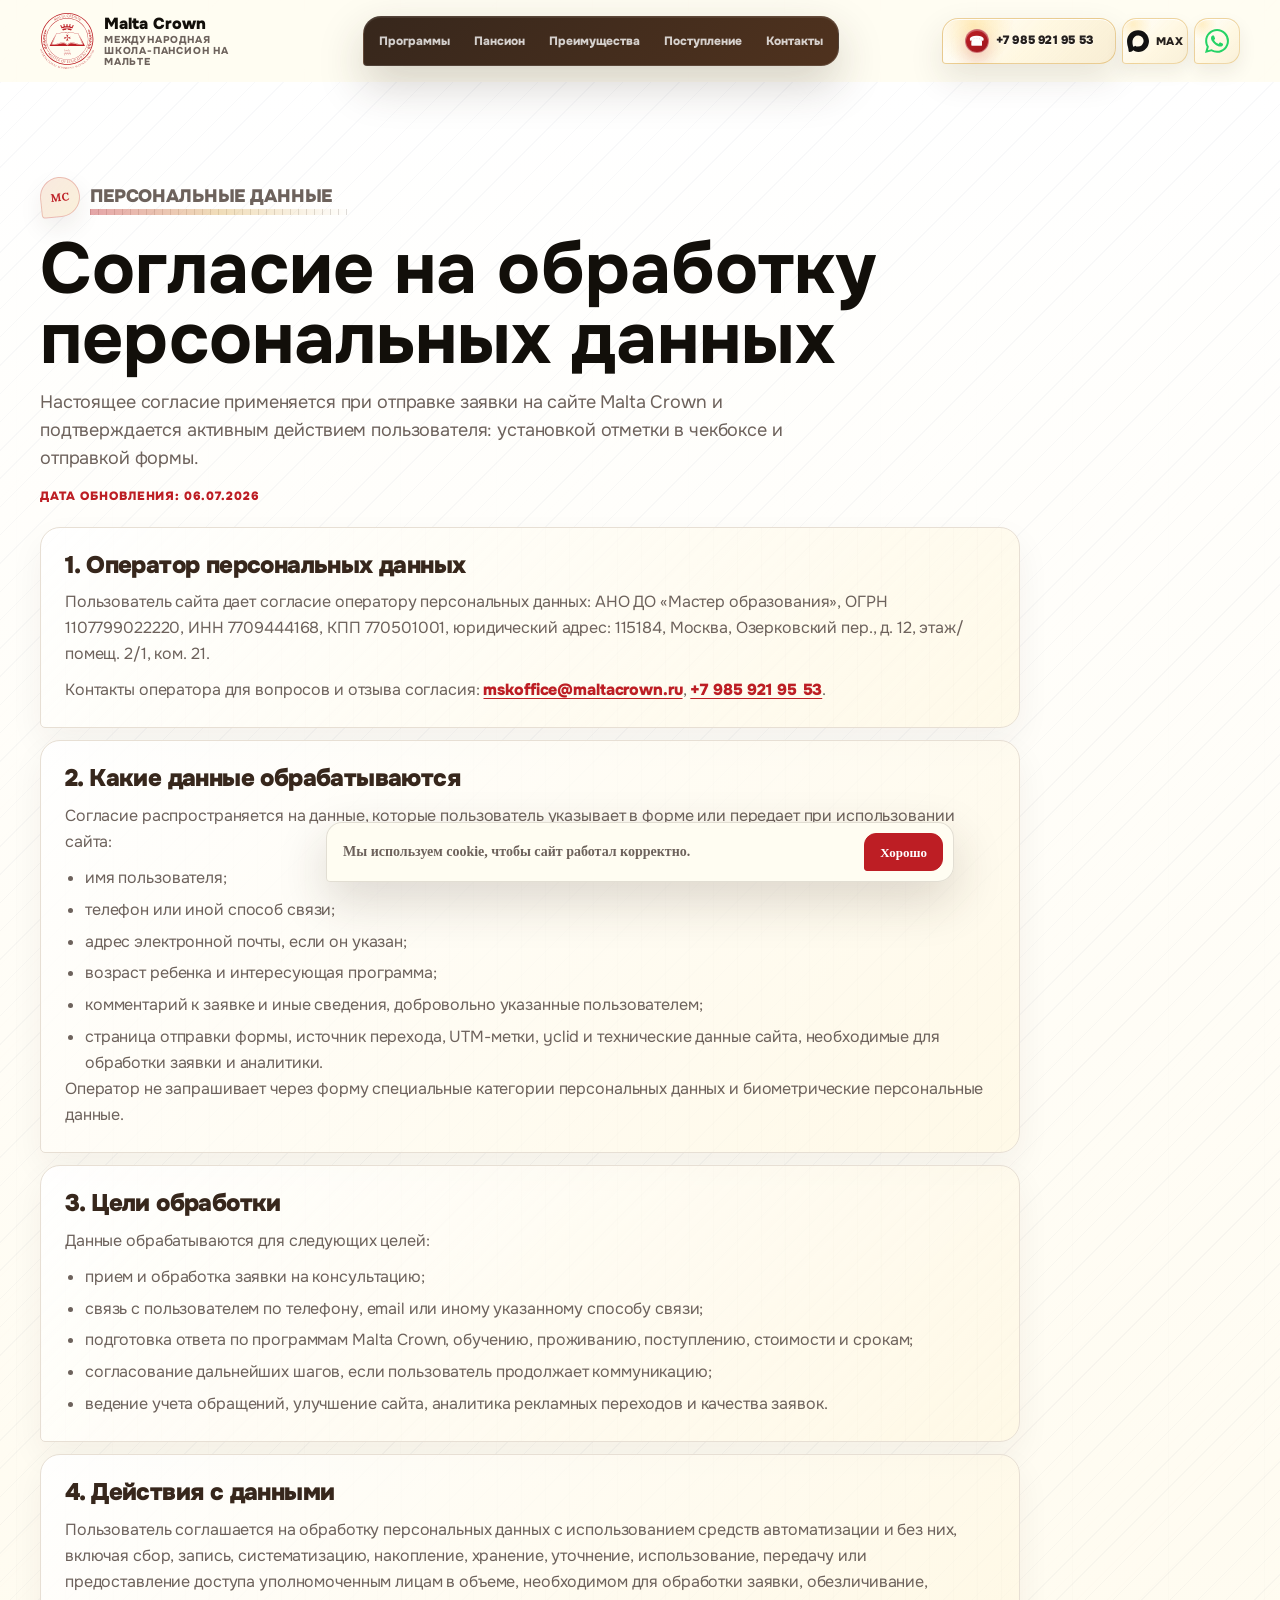
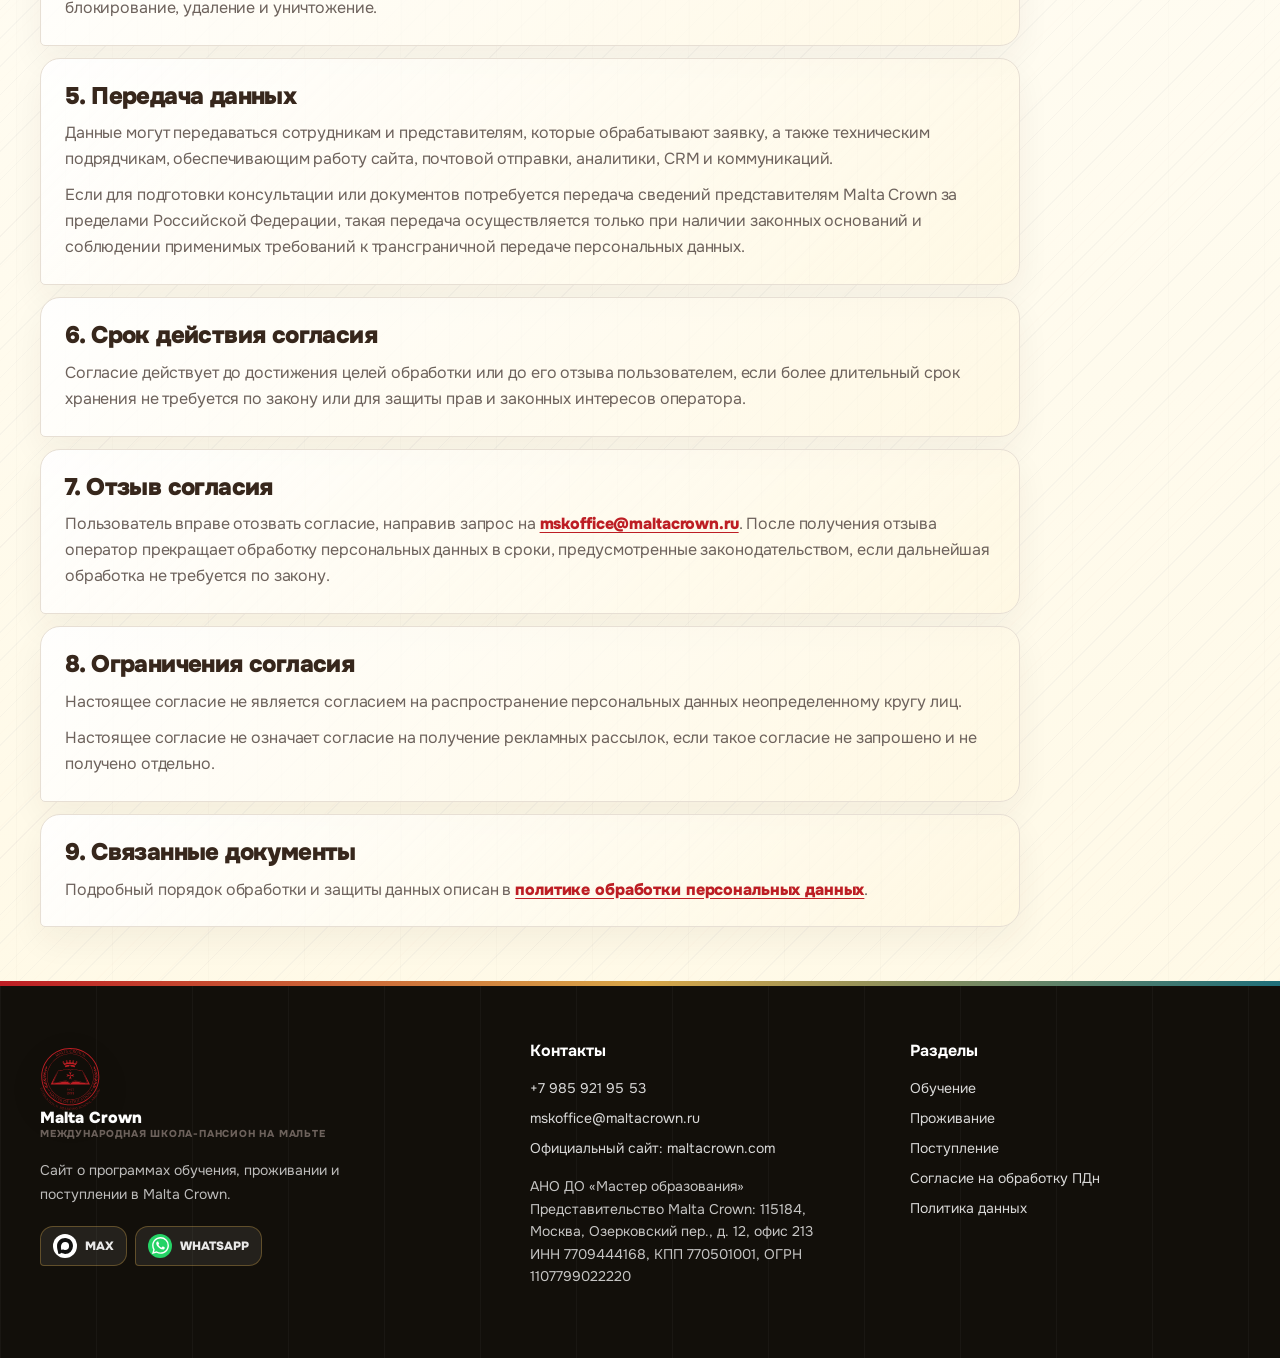
==== commit 2570a696: "Update test landing content and pricing" ====
--- a/consent.html
+++ b/consent.html
@@ -10,7 +10,7 @@
     >
     <link rel="icon" href="assets/images/malta-crown-favicon.ico" sizes="any">
     <link rel="shortcut icon" href="assets/images/malta-crown-favicon.ico" type="image/x-icon">
-    <link rel="stylesheet" href="assets/css/styles.css">
+    <link rel="stylesheet" href="assets/css/styles.css?v=20260714-6">
     <!-- Yandex.Metrika counter -->
     <script type="text/javascript">
       (function(m,e,t,r,i,k,a){
@@ -228,6 +228,6 @@
       </footer>
     </div>
 
-    <script src="assets/js/main.js?v=20260706-legal"></script>
+    <script src="assets/js/main.js?v=20260715-1"></script>
   </body>
 </html>
--- a/assets/css/styles.css
+++ b/assets/css/styles.css
@@ -1,3 +1,57 @@
+@font-face {
+  font-family: "Onest";
+  font-style: normal;
+  font-weight: 400 900;
+  font-display: swap;
+  src: url("../fonts/onest-cyrillic.woff2") format("woff2");
+  unicode-range: U+0301, U+0400-045F, U+0490-0491, U+04B0-04B1, U+2116;
+}
+
+@font-face {
+  font-family: "Onest";
+  font-style: normal;
+  font-weight: 400 900;
+  font-display: swap;
+  src: url("../fonts/onest-latin.woff2") format("woff2");
+  unicode-range: U+0000-00FF, U+0131, U+0152-0153, U+02BB-02BC, U+02C6, U+02DA, U+02DC, U+0304, U+0308, U+0329, U+2000-206F, U+20AC, U+2122, U+2191, U+2193, U+2212, U+2215, U+FEFF, U+FFFD;
+}
+
+@font-face {
+  font-family: "Lora";
+  font-style: normal;
+  font-weight: 400 700;
+  font-display: swap;
+  src: url("../fonts/lora-cyrillic.woff2") format("woff2");
+  unicode-range: U+0301, U+0400-045F, U+0490-0491, U+04B0-04B1, U+2116;
+}
+
+@font-face {
+  font-family: "Lora";
+  font-style: normal;
+  font-weight: 400 700;
+  font-display: swap;
+  src: url("../fonts/lora-latin.woff2") format("woff2");
+  unicode-range: U+0000-00FF, U+0131, U+0152-0153, U+02BB-02BC, U+02C6, U+02DA, U+02DC, U+0304, U+0308, U+0329, U+2000-206F, U+20AC, U+2122, U+2191, U+2193, U+2212, U+2215, U+FEFF, U+FFFD;
+}
+
+@font-face {
+  font-family: "Lora";
+  font-style: italic;
+  font-weight: 400 700;
+  font-display: swap;
+  src: url("../fonts/lora-cyrillic-italic.woff2") format("woff2");
+  unicode-range: U+0301, U+0400-045F, U+0490-0491, U+04B0-04B1, U+2116;
+}
+
+@font-face {
+  font-family: "Lora";
+  font-style: italic;
+  font-weight: 400 700;
+  font-display: swap;
+  src: url("../fonts/lora-latin-italic.woff2") format("woff2");
+  unicode-range: U+0000-00FF, U+0131, U+0152-0153, U+02BB-02BC, U+02C6, U+02DA, U+02DC, U+0304, U+0308, U+0329, U+2000-206F, U+20AC, U+2122, U+2191, U+2193, U+2212, U+2215, U+FEFF, U+FFFD;
+}
+
 :root {
   --mc-bg: #fffdf2;
   --mc-bg-soft: #fff7df;
@@ -17,8 +71,8 @@
   --mc-shadow: 0 30px 90px rgba(55, 39, 28, 0.18);
   --mc-container: 1200px;
   --mc-radius: 8px;
-  --mc-font-sans: Inter, Manrope, "Helvetica Neue", Arial, sans-serif;
-  --mc-font-serif: Georgia, "Times New Roman", serif;
+  --mc-font-sans: "Onest", "Helvetica Neue", Arial, sans-serif;
+  --mc-font-serif: "Lora", Georgia, serif;
   --mc-bookmark-shape: polygon(0 0, 100% 0, 100% 100%, 50% 76%, 0 100%);
 }
 
@@ -29,6 +83,7 @@
 
 html {
   scroll-behavior: smooth;
+  scroll-padding-top: 98px;
 }
 
 body {
@@ -75,10 +130,538 @@
 
 .mc-header__inner {
   display: grid;
-  grid-template-columns: 270px minmax(0, 1fr) auto;
+  grid-template-columns: 220px minmax(0, 1fr) auto;
   align-items: center;
+  gap: 10px;
+  min-height: 82px;
+}
+
+/* Preflight landing update: fees, comparison and two-step consultation form. */
+.mc-hero__quick-facts {
+  display: grid;
+  grid-template-columns: repeat(3, minmax(0, 1fr));
+  gap: 10px;
+  margin: 24px 0 0;
+}
+
+.mc-hero__quick-facts span {
+  display: flex;
+  min-height: 86px;
+  flex-direction: column;
+  justify-content: center;
+  padding: 14px 16px;
+  border: 1px solid var(--mc-line);
+  border-radius: 8px 8px 8px 2px;
+  background: rgba(255, 255, 255, 0.72);
+  color: var(--mc-muted);
+  font-size: 12px;
+}
+
+.mc-hero__quick-facts strong {
+  color: var(--mc-red);
+  font-family: var(--mc-font-serif);
+  font-size: 21px;
+  line-height: 1.1;
+}
+
+.mc-section__head--split {
+  display: grid;
+  grid-template-columns: minmax(0, 1.3fr) minmax(300px, 0.7fr);
+  align-items: end;
+  gap: 50px;
+}
+
+.mc-section__head--split > p {
+  max-width: 560px;
+  margin: 0 0 8px;
+  color: var(--mc-muted);
+}
+
+.mc-fees {
+  background: linear-gradient(180deg, rgba(255, 255, 255, 0.72), rgba(255, 247, 223, 0.72));
+}
+
+.mc-fees__summary {
+  display: grid;
+  grid-template-columns: repeat(3, 1fr);
   gap: 18px;
-  min-height: 82px;
+  margin-top: 42px;
+}
+
+.mc-price-card {
+  display: flex;
+  min-height: 285px;
+  flex-direction: column;
+  padding: 28px;
+  border: 1px solid var(--mc-border);
+  border-radius: 10px 10px 10px 2px;
+  background: var(--mc-surface);
+  box-shadow: 0 18px 50px rgba(55, 39, 28, 0.08);
+}
+
+.mc-price-card--primary {
+  border-color: var(--mc-red);
+  background: var(--mc-red);
+  color: #fff;
+}
+
+.mc-price-card > span {
+  font-size: 12px;
+  font-weight: 800;
+  letter-spacing: 0.12em;
+  text-transform: uppercase;
+}
+
+.mc-price-card > strong {
+  margin: 22px 0 2px;
+  color: var(--mc-red);
+  font-family: var(--mc-font-serif);
+  font-size: clamp(38px, 4vw, 58px);
+  line-height: 1;
+}
+
+.mc-price-card--primary > strong {
+  color: #fff;
+}
+
+.mc-price-card > small {
+  color: var(--mc-muted);
+}
+
+.mc-price-card--primary > small {
+  color: rgba(255, 255, 255, 0.75);
+}
+
+.mc-price-card > p {
+  margin: auto 0 0;
+  padding-top: 24px;
+  border-top: 1px solid var(--mc-border);
+  font-size: 14px;
+}
+
+.mc-price-card--primary > p {
+  border-color: rgba(255, 255, 255, 0.3);
+}
+
+.mc-fees__details {
+  display: grid;
+  grid-template-columns: 1fr 1fr;
+  gap: 18px;
+  margin-top: 18px;
+}
+
+.mc-fees__details > div {
+  padding: 30px;
+  border: 1px solid var(--mc-border);
+  border-radius: 8px;
+  background: rgba(255, 255, 255, 0.76);
+}
+
+.mc-fees__details h3,
+.mc-documents h3 {
+  margin: 0 0 20px;
+  font-family: var(--mc-font-serif);
+  font-size: 28px;
+}
+
+.mc-fees__extras {
+  display: grid;
+  gap: 0;
+  margin: 0;
+  padding: 0;
+  list-style: none;
+}
+
+.mc-fees__extras li {
+  display: flex;
+  justify-content: space-between;
+  gap: 20px;
+  padding: 12px 0;
+  border-bottom: 1px solid var(--mc-border);
+}
+
+.mc-fees__extras strong {
+  color: var(--mc-red);
+  text-align: right;
+}
+
+.mc-source-note {
+  margin: 24px 0 0;
+  color: var(--mc-muted);
+  font-size: 12px;
+}
+
+.mc-starts {
+  padding-top: 0;
+}
+
+.mc-starts__grid {
+  display: grid;
+  grid-template-columns: 0.62fr 1.38fr;
+  gap: 50px;
+  align-items: center;
+}
+
+.mc-starts__cards {
+  display: grid;
+  grid-template-columns: repeat(3, 1fr);
+  gap: 12px;
+}
+
+.mc-starts__cards article {
+  display: flex;
+  min-height: 210px;
+  flex-direction: column;
+  padding: 24px;
+  border: 1px solid var(--mc-border);
+  border-radius: 8px;
+  background: #fff;
+}
+
+.mc-starts__cards article.is-featured {
+  background: var(--mc-navy);
+  color: #fff;
+}
+
+.mc-starts__cards time {
+  color: var(--mc-red);
+  font-size: 12px;
+  font-weight: 800;
+  letter-spacing: 0.08em;
+  text-transform: uppercase;
+}
+
+.mc-starts__cards .is-featured time {
+  color: #f1c66e;
+}
+
+.mc-starts__cards strong {
+  margin: 28px 0 8px;
+  font-family: var(--mc-font-serif);
+  font-size: 22px;
+  line-height: 1.08;
+}
+
+.mc-starts__cards span {
+  margin-top: auto;
+  color: var(--mc-muted);
+  font-size: 13px;
+}
+
+.mc-starts__cards .is-featured span {
+  color: rgba(255, 255, 255, 0.72);
+}
+
+.mc-comparison {
+  background: var(--mc-navy);
+  color: #fff;
+}
+
+.mc-comparison .mc-kicker,
+.mc-comparison .mc-source-note {
+  color: #f1c66e;
+}
+
+.mc-comparison .mc-section__head--split > p {
+  color: rgba(255, 255, 255, 0.72);
+}
+
+.mc-comparison__scroll {
+  margin-top: 42px;
+  overflow-x: auto;
+  border: 1px solid rgba(255, 255, 255, 0.2);
+  border-radius: 8px;
+  background: #fff;
+}
+
+.mc-comparison table {
+  width: 100%;
+  min-width: 960px;
+  border-collapse: collapse;
+  color: var(--mc-text);
+  font-size: 13px;
+}
+
+.mc-comparison th,
+.mc-comparison td {
+  width: 20%;
+  padding: 18px;
+  border-right: 1px solid var(--mc-border);
+  border-bottom: 1px solid var(--mc-border);
+  text-align: left;
+  vertical-align: top;
+}
+
+.mc-comparison thead th {
+  background: #f2eee6;
+  font-size: 14px;
+}
+
+.mc-comparison th:first-child {
+  width: 12%;
+  color: var(--mc-red);
+}
+
+.mc-comparison .is-malta {
+  background: #fff8df;
+  font-weight: 700;
+}
+
+.mc-process__steps {
+  display: grid;
+  grid-template-columns: repeat(4, 1fr);
+  gap: 0;
+  margin: 46px 0 0;
+  padding: 0;
+  counter-reset: none;
+  list-style: none;
+}
+
+.mc-process__steps li {
+  position: relative;
+  min-height: 250px;
+  padding: 26px;
+  border-top: 3px solid var(--mc-red);
+  border-right: 1px solid var(--mc-border);
+  background: rgba(255, 255, 255, 0.7);
+}
+
+.mc-process__steps li:last-child {
+  border-right: 0;
+}
+
+.mc-process__steps li > span {
+  display: inline-block;
+  margin-bottom: 48px;
+  color: var(--mc-red);
+  font-size: 11px;
+  font-weight: 800;
+  letter-spacing: 0.12em;
+  text-transform: uppercase;
+}
+
+.mc-process__steps strong {
+  display: block;
+  font-family: var(--mc-font-serif);
+  font-size: 22px;
+  line-height: 1.1;
+}
+
+.mc-process__steps p {
+  color: var(--mc-muted);
+  font-size: 13px;
+}
+
+.mc-documents {
+  display: grid;
+  grid-template-columns: 0.35fr 1.65fr;
+  gap: 40px;
+  margin-top: 18px;
+  padding: 28px 30px;
+  border: 1px solid var(--mc-border);
+  border-left: 6px solid var(--mc-red);
+  background: #fff;
+}
+
+.mc-documents h3,
+.mc-documents p {
+  margin: 0;
+}
+
+.mc-admissions__benefits {
+  display: grid;
+  grid-template-columns: 1fr 1fr;
+  gap: 10px 28px;
+  margin: 28px 0 0;
+  padding: 0;
+  list-style: none;
+}
+
+.mc-admissions__benefits li::before {
+  content: "✓";
+  margin-right: 8px;
+  color: var(--mc-red);
+  font-weight: 900;
+}
+
+.mc-form--steps {
+  display: block;
+}
+
+.mc-form__progress {
+  display: grid;
+  grid-template-columns: 1fr 1fr;
+  gap: 6px;
+  margin-bottom: 28px;
+}
+
+.mc-form__progress span {
+  padding: 10px 12px;
+  border-bottom: 3px solid var(--mc-border);
+  color: var(--mc-muted);
+  font-size: 11px;
+  font-weight: 800;
+  letter-spacing: 0.06em;
+  text-transform: uppercase;
+}
+
+.mc-form__progress span.is-active {
+  border-color: var(--mc-red);
+  color: var(--mc-red);
+}
+
+.mc-form__step {
+  display: grid;
+  grid-template-columns: 1fr 1fr;
+  gap: 18px;
+  margin: 0;
+  padding: 0;
+  border: 0;
+}
+
+.mc-form__step[hidden] {
+  display: none;
+}
+
+.mc-form__step legend {
+  grid-column: 1 / -1;
+  margin-bottom: 4px;
+  padding: 0;
+  font-family: var(--mc-font-serif);
+  font-size: 28px;
+  font-weight: 700;
+}
+
+.mc-form__step label {
+  min-width: 0;
+}
+
+.mc-form__step label span small {
+  color: var(--mc-muted);
+  font-size: 10px;
+  font-weight: 500;
+  text-transform: none;
+}
+
+.mc-form__actions {
+  display: grid;
+  grid-template-columns: 0.45fr 1.55fr;
+  gap: 12px;
+}
+
+.mc-form__actions .mc-button {
+  width: 100%;
+}
+
+.mc-form--steps .mc-form__status {
+  margin-top: 14px;
+}
+
+.mc-form__success {
+  margin-top: 18px;
+  padding: 24px;
+  border: 1px solid rgba(31, 111, 122, 0.35);
+  border-radius: 8px;
+  background: rgba(31, 111, 122, 0.09);
+}
+
+.mc-form__success[hidden] {
+  display: none;
+}
+
+.mc-form__success strong {
+  display: block;
+  color: var(--mc-sea);
+  font-family: var(--mc-font-serif);
+  font-size: 24px;
+  line-height: 1.15;
+}
+
+.mc-form__success .mc-button {
+  margin-top: 10px;
+}
+
+@media (max-width: 1020px) {
+  .mc-section__head--split,
+  .mc-starts__grid {
+    grid-template-columns: 1fr;
+    gap: 18px;
+  }
+
+  .mc-fees__summary,
+  .mc-starts__cards {
+    grid-template-columns: 1fr 1fr;
+  }
+
+  .mc-price-card:last-child,
+  .mc-starts__cards article:last-child {
+    grid-column: 1 / -1;
+  }
+
+  .mc-process__steps {
+    grid-template-columns: 1fr 1fr;
+  }
+}
+
+@media (max-width: 720px) {
+  .mc-hero__quick-facts,
+  .mc-fees__summary,
+  .mc-fees__details,
+  .mc-starts__cards,
+  .mc-process__steps,
+  .mc-documents,
+  .mc-form__step,
+  .mc-admissions__benefits {
+    grid-template-columns: 1fr;
+  }
+
+  .mc-price-card:last-child,
+  .mc-starts__cards article:last-child {
+    grid-column: auto;
+  }
+
+  .mc-hero__quick-facts span {
+    min-height: 70px;
+  }
+
+  .mc-price-card {
+    min-height: 240px;
+    padding: 22px;
+  }
+
+  .mc-fees__details > div,
+  .mc-documents {
+    padding: 22px;
+  }
+
+  .mc-process__steps li {
+    min-height: 0;
+    border-right: 0;
+  }
+
+  .mc-process__steps li > span {
+    margin-bottom: 24px;
+  }
+
+  .mc-comparison__scroll::after {
+    content: "Проведите влево, чтобы увидеть все страны →";
+    position: sticky;
+    left: 0;
+    display: block;
+    width: 100vw;
+    padding: 10px 14px;
+    background: var(--mc-red);
+    color: #fff;
+    font-size: 11px;
+  }
+
+  .mc-form__step legend {
+    font-size: 24px;
+  }
+
+  .mc-form__actions {
+    grid-template-columns: 1fr;
+  }
 }
 
 .mc-logo {
@@ -158,7 +741,7 @@
   font-size: 12px;
   font-weight: 800;
   line-height: 1;
-  padding: 0 15px;
+  padding: 0 10px;
   white-space: nowrap;
   transition: background 180ms ease, color 180ms ease;
 }
@@ -182,7 +765,7 @@
 .mc-header__phone {
   position: relative;
   display: inline-flex;
-  width: 186px;
+  width: 174px;
   min-height: 46px;
   align-items: center;
   justify-content: center;
@@ -265,7 +848,7 @@
 .mc-header__messenger {
   position: relative;
   display: inline-flex;
-  width: 70px;
+  width: 66px;
   min-height: 46px;
   align-items: center;
   justify-content: center;
@@ -476,27 +1059,27 @@
   left: 18px;
   z-index: 1200;
   display: flex;
-  max-width: 1040px;
+  max-width: 600px;
   align-items: center;
   justify-content: space-between;
-  gap: 18px;
+  gap: 12px;
   margin: 0 auto;
   border: 1px solid rgba(55, 39, 28, 0.14);
   border-radius: 16px 16px 16px 4px;
   background: rgba(255, 253, 242, 0.96);
   box-shadow: 0 18px 50px rgba(55, 39, 28, 0.18);
   color: var(--mc-text);
-  padding: 14px 16px;
+  padding: 10px 10px 10px 16px;
   backdrop-filter: blur(14px);
 }
 
 .mc-cookie p {
-  max-width: 670px;
+  max-width: none;
   margin: 0;
   color: var(--mc-muted);
-  font-size: 13px;
-  font-weight: 700;
-  line-height: 1.45;
+  font-size: 14px;
+  font-weight: 650;
+  line-height: 1.4;
 }
 
 .mc-cookie__actions {
@@ -517,7 +1100,7 @@
 }
 
 .mc-cookie__button {
-  min-height: 40px;
+  min-height: 38px;
   border: 1px solid var(--mc-red);
   border-radius: 12px 12px 12px 3px;
   background: var(--mc-red);
@@ -527,7 +1110,7 @@
   font-size: 13px;
   font-weight: 900;
   line-height: 1;
-  padding: 11px 16px;
+  padding: 10px 15px;
   transition: background 180ms ease, border-color 180ms ease, transform 180ms ease;
 }
 
@@ -541,18 +1124,15 @@
 
 @media (max-width: 680px) {
   .mc-cookie {
-    flex-direction: column;
-    align-items: stretch;
-    gap: 12px;
-    padding: 14px;
-  }
-
-  .mc-cookie__actions {
-    justify-content: space-between;
+    right: 10px;
+    bottom: 10px;
+    left: 10px;
+    gap: 10px;
+    padding: 10px 10px 10px 13px;
   }
 
   .mc-cookie__button {
-    min-width: 112px;
+    min-width: auto;
   }
 }
 
@@ -1479,6 +2059,7 @@
 
 .mc-programme-viewport {
   position: relative;
+  display: grid;
   overflow: hidden;
   border: 1px solid rgba(55, 39, 28, 0.12);
   border-radius: 18px 18px 18px 4px;
@@ -1489,17 +2070,23 @@
 
 .mc-programme-stage,
 .mc-programme-stage[hidden] {
-  display: none;
+  grid-area: 1 / 1;
+  display: block;
+  height: 100%;
+  visibility: hidden;
+  pointer-events: none;
 }
 
 .mc-programme-stage.is-active {
-  display: block;
+  visibility: visible;
+  pointer-events: auto;
 }
 
 .mc-programme-slide {
   position: relative;
   display: grid;
   grid-template-columns: minmax(300px, 0.9fr) minmax(0, 1.1fr);
+  height: 100%;
   min-height: 392px;
 }
 
@@ -1736,8 +2323,8 @@
 .mc-editorial__photo {
   position: relative;
   overflow: hidden;
-  height: 246px;
-  min-height: 238px;
+  height: auto;
+  min-height: 0;
   margin: 22px 0 0;
   border: 8px solid rgba(255, 255, 255, 0.94);
   border-radius: 22px;
@@ -1747,18 +2334,12 @@
 }
 
 .mc-editorial__photo::before {
-  position: absolute;
-  inset: 12px;
-  z-index: 1;
-  border: 1px solid rgba(255, 255, 255, 0.4);
-  border-radius: 14px;
-  content: "";
-  pointer-events: none;
+  display: none;
 }
 
 .mc-editorial__photo img {
   width: 100%;
-  height: 100%;
+  height: 246px;
   min-height: 0;
   object-fit: cover;
   filter: saturate(1.08) contrast(1.04);
@@ -1773,14 +2354,10 @@
 }
 
 .mc-editorial__photo figcaption {
-  left: 18px;
-  right: 18px;
-  bottom: 18px;
-  z-index: 2;
-  border-radius: 14px;
-  background: rgba(18, 15, 10, 0.66);
-  padding: 13px 15px;
-  backdrop-filter: blur(12px);
+  position: static;
+  border-top: 1px solid rgba(255, 229, 166, 0.2);
+  background: rgba(18, 15, 10, 0.92);
+  padding: 14px 16px 15px;
 }
 
 .mc-editorial__photo figcaption span,
@@ -2347,17 +2924,7 @@
 }
 
 .mc-form::after {
-  position: absolute;
-  right: 22px;
-  top: 12px;
-  color: rgba(55, 39, 28, 0.28);
-  content: "заявка на обучение";
-  font-size: 9px;
-  font-weight: 950;
-  letter-spacing: 0.16em;
-  line-height: 1;
-  text-transform: uppercase;
-  pointer-events: none;
+  content: none;
 }
 
 .mc-form label {
@@ -2820,9 +3387,16 @@
 }
 
 @media (prefers-reduced-motion: reduce) {
+  html {
+    scroll-behavior: auto;
+  }
+
   .mc-menu-button,
   .mc-menu-button span,
-  .mc-nav {
+  .mc-nav,
+  .mc-hero-carousel__slide,
+  .mc-hero-carousel__dots button,
+  .mc-button {
     transition: none;
   }
 }
@@ -2975,9 +3549,13 @@
   }
 
   .mc-editorial__photo {
+    height: auto;
+    min-height: 0;
+    margin-top: 18px;
+  }
+
+  .mc-editorial__photo img {
     height: 216px;
-    min-height: 210px;
-    margin-top: 18px;
   }
 
   .mc-benefits {
@@ -3119,7 +3697,7 @@
   }
 }
 
-@media (max-width: 1120px) {
+@media (max-width: 1240px) {
   .mc-header__inner {
     grid-template-columns: 246px 1fr auto auto;
   }
@@ -3664,8 +4242,8 @@
   }
 
   .mc-editorial__photo {
-    height: 200px;
-    min-height: 200px;
+    height: auto;
+    min-height: 0;
     margin-top: 18px;
     border-width: 7px;
     border-radius: 16px;
@@ -3673,6 +4251,7 @@
   }
 
   .mc-editorial__photo img {
+    height: 200px;
     min-height: 0;
   }
 
@@ -4183,3 +4762,941 @@
     font-size: 12px;
   }
 }
+
+/* Readability and responsive polish */
+.mc-hero__lead {
+  max-width: 720px;
+  font-size: 17px;
+  line-height: 1.6;
+}
+
+.mc-section__head--split > p,
+.mc-documents p {
+  font-size: 16px;
+  line-height: 1.65;
+}
+
+.mc-source-note {
+  max-width: 920px;
+  font-size: 14px;
+  line-height: 1.55;
+}
+
+.mc-price-card > p,
+.mc-process__steps p {
+  font-size: 15px;
+  line-height: 1.55;
+}
+
+.mc-starts__cards span {
+  font-size: 14px;
+  line-height: 1.45;
+}
+
+.mc-comparison h2 {
+  color: #fff;
+}
+
+.mc-comparison__scroll {
+  border-radius: 22px;
+  box-shadow: 0 18px 48px rgba(1, 12, 42, 0.24);
+}
+
+.mc-comparison table {
+  font-size: 14px;
+  line-height: 1.48;
+}
+
+.mc-comparison th,
+.mc-comparison td {
+  padding: 19px 18px;
+}
+
+.mc-comparison thead th {
+  font-size: 15px;
+  line-height: 1.3;
+}
+
+.mc-comparison tbody th {
+  position: sticky;
+  left: 0;
+  z-index: 1;
+  background: #fffdf8;
+  box-shadow: 1px 0 0 rgba(16, 37, 82, 0.1);
+}
+
+.mc-comparison thead th:first-child {
+  position: sticky;
+  left: 0;
+  z-index: 2;
+}
+
+.mc-admissions__grid {
+  grid-template-columns: minmax(0, 0.78fr) minmax(560px, 1.22fr);
+  gap: clamp(36px, 4vw, 58px);
+}
+
+.mc-form--steps {
+  grid-template-columns: minmax(0, 1fr);
+  padding: clamp(26px, 2.4vw, 34px);
+}
+
+.mc-form__step {
+  grid-template-columns: minmax(0, 1fr) minmax(0, 1fr);
+  column-gap: 16px;
+  row-gap: 16px;
+}
+
+.mc-form label {
+  font-size: 13px;
+  line-height: 1.35;
+}
+
+.mc-form input,
+.mc-form select,
+.mc-form textarea {
+  min-height: 50px;
+  padding: 12px 14px;
+  font-size: 15px;
+  line-height: 1.35;
+}
+
+.mc-form select {
+  padding-right: 42px;
+}
+
+.mc-form__progress {
+  font-size: 12px;
+  line-height: 1.35;
+}
+
+.mc-header__messenger-label,
+.mc-hero__visual figcaption span,
+.mc-programme-slide__note span {
+  font-size: 11px;
+}
+
+.mc-editorial__photo figcaption span,
+.mc-routine-strip figcaption span,
+.mc-process li > span,
+.mc-form__progress span {
+  font-size: 12px;
+}
+
+@media (max-width: 1100px) {
+  .mc-admissions__grid {
+    grid-template-columns: minmax(0, 1fr);
+  }
+
+  .mc-form--steps {
+    width: 100%;
+    max-width: 780px;
+  }
+}
+
+@media (max-width: 820px) {
+  .mc-hero__content > .mc-kicker {
+    order: 1;
+  }
+
+  .mc-hero h1 {
+    order: 2;
+  }
+
+  .mc-hero__lead {
+    order: 3;
+    font-size: 16px;
+    line-height: 1.55;
+  }
+
+  .mc-hero__quick-facts {
+    order: 4;
+    grid-template-columns: minmax(0, 1fr) minmax(0, 1fr);
+    gap: 8px;
+  }
+
+  .mc-hero__quick-facts > :last-child {
+    grid-column: 1 / -1;
+  }
+
+  .mc-hero__quick-facts > * {
+    min-height: 76px;
+    padding: 13px 14px;
+  }
+
+  .mc-hero__quick-facts strong {
+    font-size: 20px;
+  }
+
+  .mc-hero__actions {
+    order: 5;
+  }
+
+  .mc-hero__visual {
+    order: 6;
+  }
+
+  .mc-section__head--split > p,
+  .mc-documents p {
+    font-size: 15px;
+    line-height: 1.6;
+  }
+
+  .mc-comparison h2 {
+    color: #fff;
+  }
+
+  .mc-comparison__scroll {
+    border-radius: 16px;
+  }
+
+  .mc-comparison table {
+    min-width: 940px;
+    font-size: 14px;
+  }
+
+  .mc-comparison th,
+  .mc-comparison td {
+    padding: 17px 15px;
+  }
+
+  .mc-comparison th:first-child {
+    width: 118px;
+    min-width: 118px;
+  }
+
+  .mc-form--steps {
+    padding: 24px 18px;
+  }
+
+  .mc-form__step {
+    grid-template-columns: minmax(0, 1fr);
+  }
+
+  .mc-form input,
+  .mc-form select,
+  .mc-form textarea {
+    font-size: 16px;
+  }
+
+  .mc-source-note {
+    font-size: 13px;
+  }
+}
+
+@media (max-width: 440px) {
+  .mc-hero h1 {
+    font-size: clamp(31px, 9vw, 35px);
+    line-height: 0.98;
+  }
+
+  .mc-hero__quick-facts strong {
+    font-size: 18px;
+  }
+
+  .mc-hero__actions .mc-btn {
+    font-size: 14px;
+    line-height: 1.2;
+  }
+
+  .mc-kicker {
+    font-size: 11px;
+    line-height: 1.35;
+  }
+
+  .mc-hero__visual figcaption span {
+    font-size: 10px;
+  }
+
+  .mc-hero__visual figcaption strong,
+  .mc-trust article strong {
+    font-size: 12px;
+    line-height: 1.3;
+  }
+
+  .mc-programme-tabs button {
+    font-size: 12px;
+    line-height: 1.25;
+  }
+
+  .mc-programme-tabs button::after,
+  .mc-programme-slide__media figcaption,
+  .mc-programme-slide__note span {
+    font-size: 11px;
+  }
+
+  .mc-programme-slide__note p,
+  .mc-programme-slide__list {
+    font-size: 13px;
+    line-height: 1.5;
+  }
+
+  .mc-editorial__photo figcaption span,
+  .mc-routine-strip figcaption span,
+  .mc-process li > span {
+    font-size: 12px;
+  }
+
+  .mc-editorial__photo figcaption strong,
+  .mc-routine-strip figcaption strong {
+    font-size: 13px;
+    line-height: 1.3;
+  }
+
+  .mc-form__progress span {
+    font-size: 12px;
+  }
+}
+
+/* Stable hero carousel captions for every slide state. */
+.mc-hero-card--main figcaption {
+  min-height: 134px;
+  align-content: start;
+}
+
+@media (max-width: 820px) {
+  .mc-hero-card--main figcaption {
+    min-height: 95px;
+  }
+}
+
+/* Premium contact form: essential details, one action. */
+.mc-admissions__grid {
+  align-items: center;
+}
+
+.mc-admissions__benefits {
+  grid-template-columns: minmax(0, 1fr);
+  max-width: 520px;
+  gap: 12px;
+}
+
+.mc-form--contact {
+  grid-template-columns: minmax(0, 1fr);
+  gap: 0;
+  margin-top: 0;
+  padding: clamp(28px, 3vw, 42px);
+}
+
+.mc-form__contact-fields {
+  display: grid;
+  grid-template-columns: minmax(0, 1fr);
+  gap: 16px;
+  margin: 0;
+  padding: 0;
+  border: 0;
+}
+
+.mc-form__contact-fields[hidden] {
+  display: none;
+}
+
+.mc-form__contact-fields > legend {
+  margin: 0 0 4px;
+  padding: 0;
+  color: var(--mc-ink);
+  font-family: var(--mc-font-serif);
+  font-size: clamp(28px, 2.4vw, 36px);
+  font-weight: 700;
+  line-height: 1.08;
+}
+
+.mc-form__promise {
+  max-width: 580px;
+  margin: 0 0 6px;
+  color: var(--mc-muted);
+  font-size: 16px;
+  line-height: 1.6;
+}
+
+.mc-form__contact-fields label > span {
+  font-size: 13px;
+}
+
+.mc-form__contact-grid {
+  display: grid;
+  grid-template-columns: repeat(2, minmax(0, 1fr));
+  gap: 14px;
+}
+
+.mc-form__contact-grid input {
+  min-height: 60px;
+  border-radius: 15px 15px 15px 4px;
+  font-size: 17px;
+  padding: 15px 17px;
+}
+
+.mc-form__channel {
+  min-width: 0;
+  margin: 0;
+  padding: 0;
+  border: 0;
+}
+
+.mc-form__channel > legend {
+  margin: 0 0 9px;
+  padding: 0;
+  color: var(--mc-ink);
+  font-family: var(--mc-font-sans);
+  font-size: 13px;
+  font-weight: 800;
+  line-height: 1.3;
+  letter-spacing: 0.035em;
+  text-transform: uppercase;
+}
+
+.mc-form__channel-options {
+  display: grid;
+  grid-template-columns: repeat(3, minmax(0, 1fr));
+  gap: 9px;
+}
+
+.mc-form__channel-options label {
+  position: relative;
+  cursor: pointer;
+}
+
+.mc-form__channel-options input[type="radio"] {
+  position: absolute;
+  width: 1px;
+  height: 1px;
+  min-height: 0;
+  margin: 0;
+  opacity: 0;
+  pointer-events: none;
+}
+
+.mc-form__channel-options label > span {
+  display: flex;
+  min-height: 50px;
+  align-items: center;
+  justify-content: center;
+  border: 1px solid rgba(48, 40, 34, 0.18);
+  border-radius: 13px 13px 13px 4px;
+  background: rgba(255, 255, 255, 0.82);
+  color: var(--mc-ink);
+  font-size: 14px;
+  font-weight: 700;
+  letter-spacing: 0;
+  text-transform: none;
+  transition: border-color 160ms ease, background-color 160ms ease, color 160ms ease, box-shadow 160ms ease;
+}
+
+.mc-form__channel-options input[type="radio"]:checked + span {
+  border-color: var(--mc-red);
+  background: rgba(197, 29, 35, 0.07);
+  color: var(--mc-red);
+  box-shadow: inset 0 0 0 1px var(--mc-red);
+}
+
+.mc-form__channel-options input[type="radio"]:focus-visible + span {
+  outline: 3px solid rgba(197, 29, 35, 0.25);
+  outline-offset: 2px;
+}
+
+.mc-form__contact-fields .mc-button {
+  width: 100%;
+  min-height: 58px;
+  font-size: 15px;
+}
+
+.mc-form__privacy {
+  margin: -2px 0 0;
+  color: var(--mc-muted);
+  font-size: 12px;
+  line-height: 1.45;
+}
+
+.mc-form__privacy a {
+  color: inherit;
+  text-decoration: underline;
+  text-underline-offset: 3px;
+}
+
+.mc-form--contact .mc-form__status {
+  margin: 12px 0 0;
+}
+
+.mc-form--contact .mc-form__success {
+  margin: 0;
+}
+
+.mc-hero h1 {
+  letter-spacing: -0.035em;
+}
+
+.mc-section h2 {
+  letter-spacing: -0.025em;
+}
+
+.mc-section p,
+.mc-section li {
+  letter-spacing: -0.008em;
+}
+
+@media (max-width: 820px) {
+  .mc-form--contact {
+    padding: 26px 18px 20px;
+  }
+
+  .mc-form__contact-fields > legend {
+    font-size: 28px;
+  }
+
+  .mc-form__promise {
+    font-size: 15px;
+    line-height: 1.55;
+  }
+
+  .mc-form__contact-grid {
+    grid-template-columns: minmax(0, 1fr);
+  }
+
+  .mc-form__contact-grid input {
+    min-height: 56px;
+    font-size: 16px;
+  }
+}
+
+/* Boarding gallery: documentary photos with user-controlled navigation. */
+.mc-boarding__media[data-mcrown-boarding-gallery] {
+  display: grid;
+  min-height: 0;
+  grid-template-rows: 508px 54px;
+  align-self: start;
+  outline: none;
+  background: var(--mc-brown);
+}
+
+.mc-boarding__media[data-mcrown-boarding-gallery]::before {
+  display: none;
+}
+
+.mc-boarding-gallery__slides {
+  display: grid;
+  width: 100%;
+  height: 508px;
+  min-height: 0;
+}
+
+.mc-boarding-gallery__slide,
+.mc-boarding-gallery__slide[hidden] {
+  grid-area: 1 / 1;
+  display: none;
+  min-width: 0;
+  height: 100%;
+  margin: 0;
+  background: var(--mc-surface);
+}
+
+.mc-boarding-gallery__slide.is-active {
+  display: grid;
+  grid-template-rows: 430px 78px;
+}
+
+.mc-boarding__media .mc-boarding-gallery__slide img {
+  display: block;
+  width: 100%;
+  height: 430px;
+  min-height: 0;
+  object-fit: cover;
+  filter: saturate(1.06) contrast(1.02);
+}
+
+.mc-boarding-gallery__slide figcaption {
+  display: grid;
+  gap: 3px;
+  height: 78px;
+  min-height: 0;
+  align-content: center;
+  border-top: 1px solid rgba(55, 39, 28, 0.12);
+  background:
+    linear-gradient(135deg, rgba(255, 255, 255, 0.96), rgba(255, 247, 223, 0.88));
+  padding: 12px 16px 13px;
+}
+
+.mc-boarding-gallery__slide figcaption span {
+  color: var(--mc-red);
+  font-size: 11px;
+  font-weight: 950;
+  letter-spacing: 0.08em;
+  text-transform: uppercase;
+}
+
+.mc-boarding-gallery__slide figcaption strong {
+  color: var(--mc-brown);
+  font-size: 14px;
+  font-weight: 900;
+  line-height: 1.25;
+}
+
+.mc-boarding-gallery__controls {
+  display: grid;
+  grid-template-columns: 48px minmax(0, 1fr) 48px;
+  min-height: 54px;
+  align-items: center;
+  gap: 8px;
+  background: var(--mc-brown);
+  color: #ffe5a6;
+  padding: 5px 7px;
+}
+
+.mc-boarding-gallery__controls button {
+  display: grid;
+  width: 44px;
+  height: 44px;
+  place-items: center;
+  border: 1px solid rgba(255, 229, 166, 0.34);
+  border-radius: 12px 12px 12px 4px;
+  background: rgba(255, 255, 255, 0.07);
+  color: #ffe5a6;
+  cursor: pointer;
+  font: inherit;
+  font-size: 21px;
+  transition: border-color 160ms ease, background-color 160ms ease, transform 160ms ease;
+}
+
+.mc-boarding-gallery__controls button:hover {
+  border-color: rgba(255, 229, 166, 0.74);
+  background: rgba(255, 255, 255, 0.13);
+  transform: translateY(-1px);
+}
+
+.mc-boarding-gallery__controls button:focus-visible,
+.mc-boarding__media[data-mcrown-boarding-gallery]:focus-visible {
+  outline: 3px solid rgba(216, 166, 72, 0.5);
+  outline-offset: -3px;
+}
+
+.mc-boarding-gallery__controls span {
+  justify-self: center;
+  font-family: var(--mc-font-serif);
+  font-size: 14px;
+  font-style: italic;
+  font-weight: 700;
+  letter-spacing: 0.08em;
+}
+
+@media (max-width: 820px) {
+  .mc-boarding__media[data-mcrown-boarding-gallery] {
+    grid-template-rows: 360px 54px;
+  }
+
+  .mc-boarding-gallery__slides {
+    height: 360px;
+    min-height: 0;
+  }
+
+  .mc-boarding-gallery__slide.is-active {
+    grid-template-rows: 270px 90px;
+  }
+
+  .mc-boarding__media .mc-boarding-gallery__slide img {
+    height: 270px;
+    min-height: 0;
+  }
+
+  .mc-boarding-gallery__slide figcaption {
+    height: 90px;
+    min-height: 0;
+  }
+}
+
+@media (max-width: 440px) {
+  .mc-boarding__media[data-mcrown-boarding-gallery] {
+    grid-template-rows: 330px 54px;
+  }
+
+  .mc-boarding-gallery__slides {
+    height: 330px;
+    min-height: 0;
+  }
+
+  .mc-boarding-gallery__slide.is-active {
+    grid-template-rows: 236px 94px;
+  }
+
+  .mc-boarding__media .mc-boarding-gallery__slide img {
+    height: 236px;
+    min-height: 0;
+  }
+
+  .mc-boarding-gallery__slide figcaption {
+    height: 94px;
+    min-height: 0;
+  }
+}
+
+/* July 2026 review: clearer school promise, fee structure and intake dates. */
+.mc-hero__quick-facts {
+  grid-template-columns: repeat(2, minmax(0, 1fr));
+  max-width: 600px;
+}
+
+.mc-hero__advantage {
+  max-width: 720px;
+  margin-top: 12px;
+  padding: 15px 17px;
+  border: 1px solid rgba(197, 29, 35, 0.18);
+  border-radius: 12px 12px 12px 4px;
+  background: linear-gradient(135deg, rgba(255, 255, 255, 0.9), rgba(255, 247, 223, 0.74));
+  box-shadow: 0 12px 30px rgba(55, 39, 28, 0.06);
+}
+
+.mc-hero__advantage > strong {
+  display: block;
+  color: var(--mc-red);
+  font-family: var(--mc-font-serif);
+  font-size: 19px;
+  line-height: 1.15;
+}
+
+.mc-hero__advantage > p {
+  margin: 7px 0 0;
+  color: var(--mc-muted);
+  font-size: 14px;
+  line-height: 1.5;
+}
+
+.mc-fees__summary {
+  align-items: stretch;
+}
+
+.mc-price-card {
+  min-height: 430px;
+}
+
+.mc-price-scale {
+  display: grid;
+  gap: 0;
+  margin: 18px 0 8px;
+}
+
+.mc-price-scale > div {
+  display: grid;
+  grid-template-columns: minmax(0, 1fr) auto;
+  align-items: baseline;
+  gap: 14px;
+  padding: 9px 0;
+  border-bottom: 1px solid rgba(255, 255, 255, 0.3);
+}
+
+.mc-price-scale dt,
+.mc-price-scale dd {
+  margin: 0;
+}
+
+.mc-price-scale dt {
+  color: rgba(255, 255, 255, 0.78);
+  font-size: 13px;
+  font-weight: 700;
+}
+
+.mc-price-scale dd {
+  color: #fff;
+  font-family: var(--mc-font-serif);
+  font-size: clamp(24px, 2.1vw, 32px);
+  font-weight: 800;
+  line-height: 1;
+  text-align: right;
+}
+
+.mc-price-card__included {
+  margin-top: auto;
+  padding-top: 20px;
+  border-top: 1px solid var(--mc-border);
+}
+
+.mc-price-card--primary .mc-price-card__included {
+  border-color: rgba(255, 255, 255, 0.3);
+}
+
+.mc-price-card__included > strong {
+  display: block;
+  margin: 0 0 9px;
+  font-size: 13px;
+  font-weight: 850;
+}
+
+.mc-price-card__included ul,
+.mc-price-card__options {
+  display: grid;
+  gap: 6px;
+  margin: 0;
+  padding: 0;
+  list-style: none;
+}
+
+.mc-price-card__included li,
+.mc-price-card__options li {
+  position: relative;
+  padding-left: 15px;
+  font-size: 14px;
+  line-height: 1.42;
+}
+
+.mc-price-card__included li::before,
+.mc-price-card__options li::before {
+  position: absolute;
+  left: 0;
+  top: 0.72em;
+  width: 5px;
+  height: 5px;
+  border-radius: 50%;
+  background: currentColor;
+  content: "";
+  opacity: 0.52;
+  transform: translateY(-50%);
+}
+
+.mc-price-card > .mc-price-card__intro {
+  margin: 22px 0 0;
+  padding: 0;
+  border: 0;
+  color: var(--mc-muted);
+  font-size: 15px;
+  line-height: 1.5;
+}
+
+.mc-price-card__options {
+  gap: 15px;
+  margin-top: 18px;
+}
+
+.mc-price-card__options li {
+  padding-left: 18px;
+  font-size: 14px;
+  line-height: 1.5;
+}
+
+.mc-price-card__options strong {
+  color: var(--mc-red);
+}
+
+.mc-fees__details--single {
+  grid-template-columns: minmax(0, 1fr);
+}
+
+.mc-fees__extras {
+  grid-template-columns: repeat(2, minmax(0, 1fr));
+  column-gap: 34px;
+}
+
+.mc-fees__extras li {
+  display: grid;
+  grid-template-columns: minmax(0, 1fr) auto;
+  align-items: start;
+  gap: 18px;
+  min-height: 76px;
+}
+
+.mc-fees__extras li > span {
+  display: grid;
+  gap: 3px;
+}
+
+.mc-fees__extras b {
+  color: var(--mc-ink);
+  font-size: 15px;
+}
+
+.mc-fees__extras small {
+  color: var(--mc-muted);
+  font-size: 12px;
+  line-height: 1.4;
+}
+
+.mc-fees__extras strong {
+  white-space: nowrap;
+}
+
+.mc-starts__grid > div:first-child > p:last-child strong {
+  display: block;
+  margin-bottom: 7px;
+  color: var(--mc-red);
+}
+
+.mc-starts__cards article {
+  min-height: 236px;
+}
+
+@media (max-width: 1020px) {
+  .mc-fees__extras {
+    grid-template-columns: minmax(0, 1fr);
+  }
+
+  .mc-price-card--programmes {
+    min-height: 0;
+  }
+}
+
+@media (max-width: 820px) {
+  .mc-hero__lead {
+    order: 3;
+  }
+
+  .mc-hero__quick-facts {
+    order: 4;
+    max-width: none;
+  }
+
+  .mc-hero__quick-facts > :last-child {
+    grid-column: auto;
+  }
+
+  .mc-hero__advantage {
+    order: 5;
+    max-width: none;
+    margin-top: 0;
+  }
+
+  .mc-hero__actions {
+    order: 6;
+  }
+
+  .mc-hero__visual {
+    order: 7;
+  }
+
+  .mc-price-card {
+    min-height: 0;
+  }
+}
+
+@media (max-width: 720px) {
+  .mc-fees__extras li {
+    grid-template-columns: minmax(0, 1fr);
+    gap: 5px;
+  }
+
+  .mc-fees__extras strong {
+    text-align: left;
+  }
+}
+
+@media (max-width: 440px) {
+  .mc-hero__advantage {
+    padding: 13px 14px;
+  }
+
+  .mc-hero__advantage > strong {
+    font-size: 17px;
+  }
+
+  .mc-hero__advantage > p {
+    font-size: 13px;
+    line-height: 1.45;
+  }
+
+  .mc-hero__actions .mc-button--fees {
+    display: flex;
+  }
+
+  .mc-price-scale dd {
+    font-size: 25px;
+  }
+
+  .mc-fees__details h3 {
+    font-size: 25px;
+  }
+}
